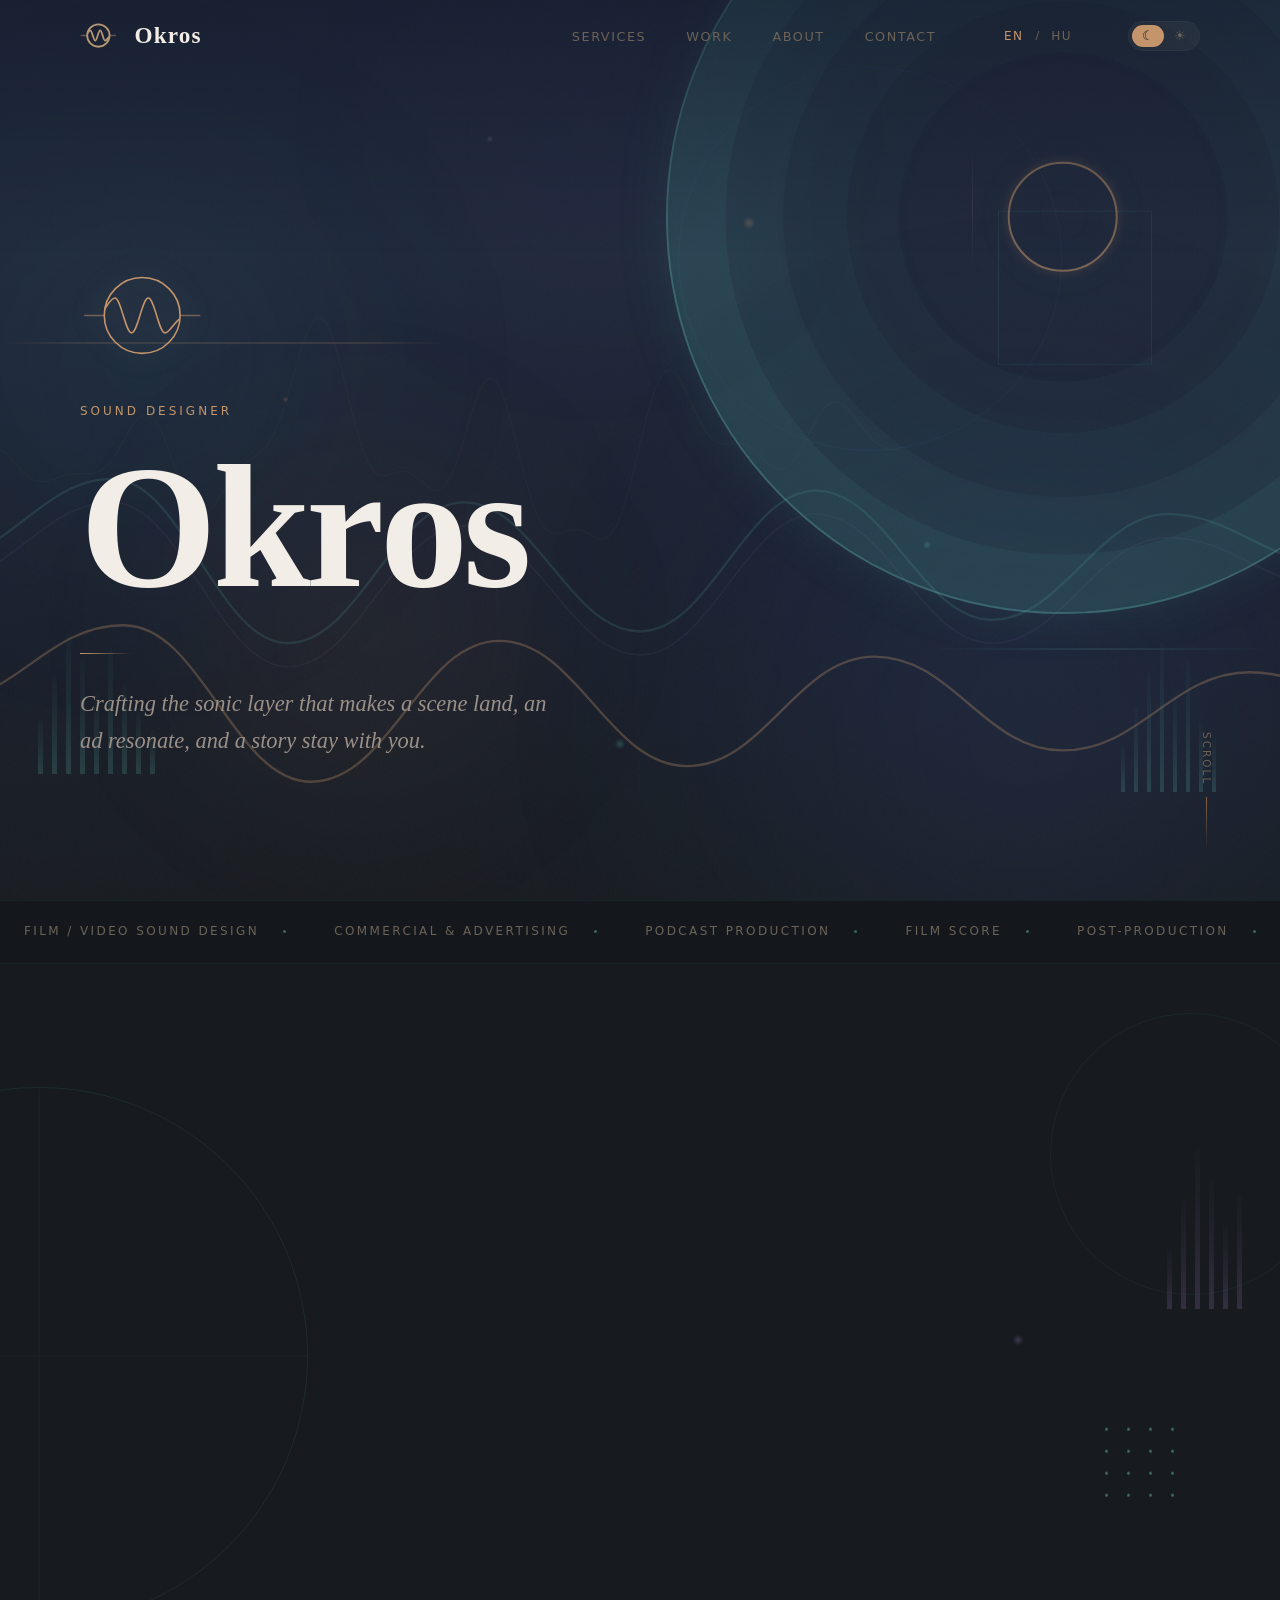
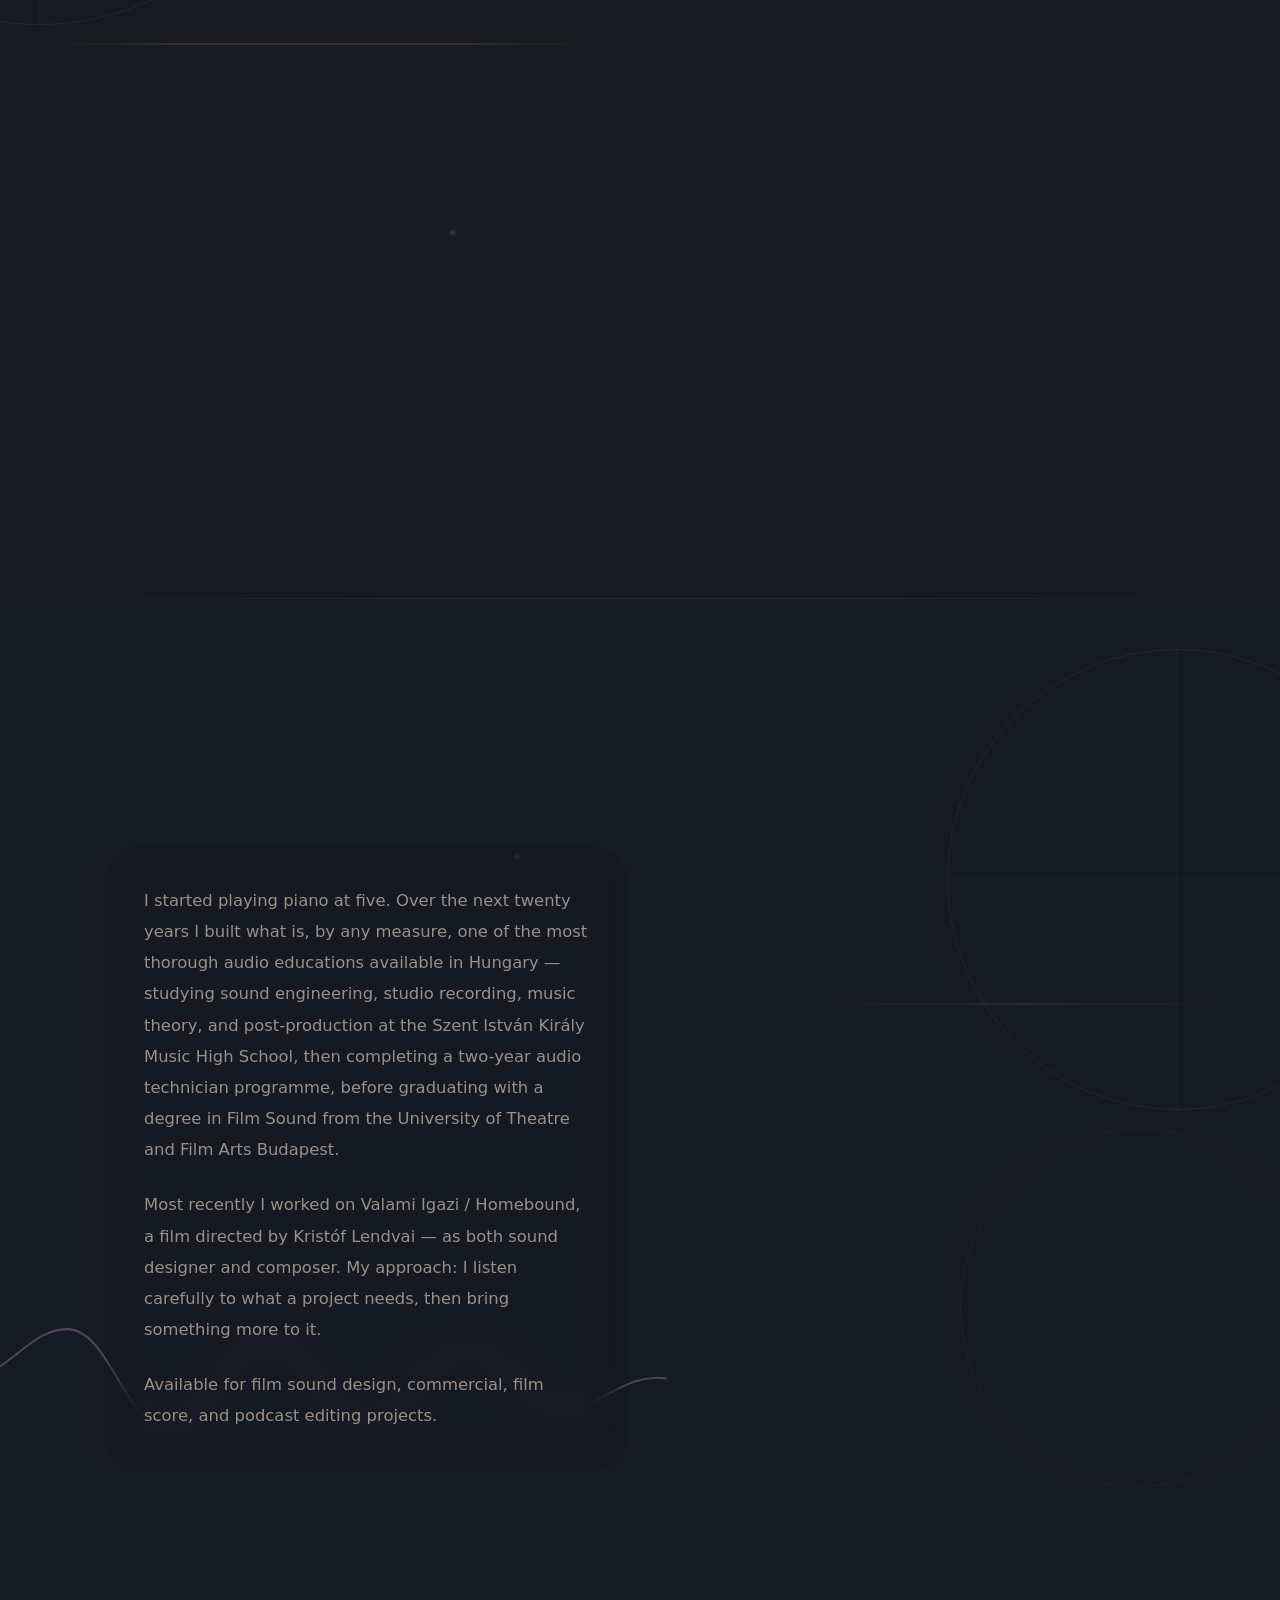
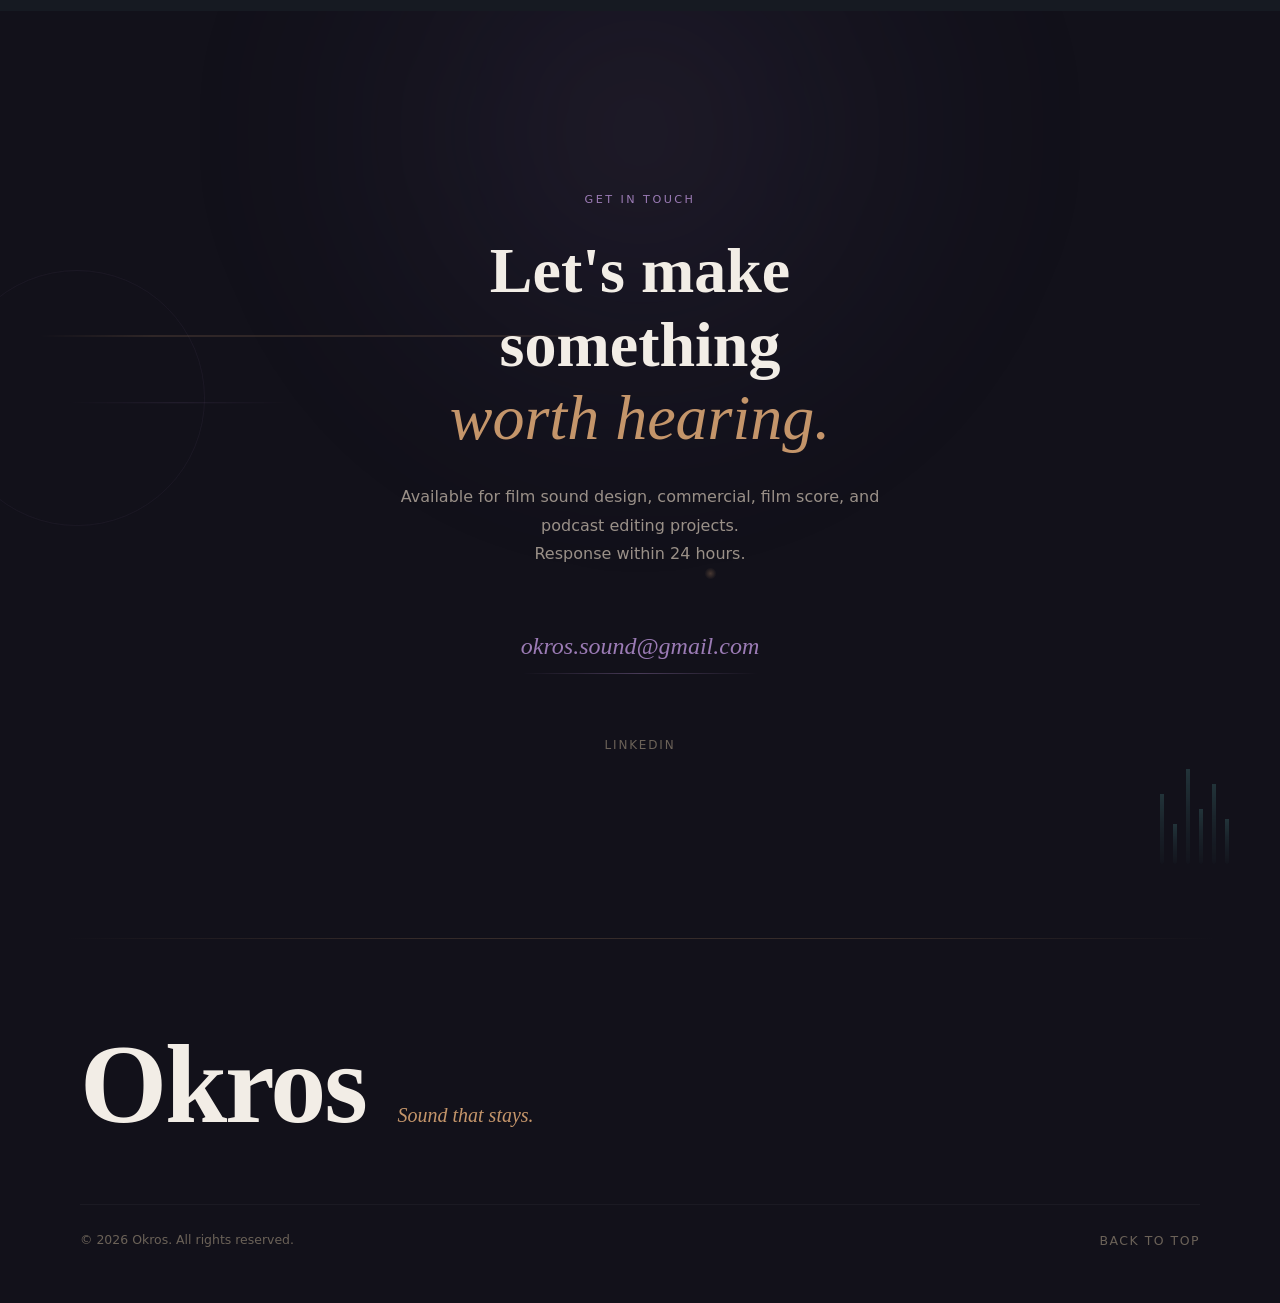
==== index.html @ 614367bc "feat: add OG image (1200×630, 2-cycle sine wave logo)" ====
<!DOCTYPE html>
<html lang="en">
<head>
  <script>if(location.pathname==='/index.html')history.replaceState(null,'','/');</script>
  <!-- Anti-FOUC: apply saved theme before first paint -->
  <script>(function(){var t=localStorage.getItem('okros-theme')||'dark';document.documentElement.dataset.theme=t;})();</script>
  <meta charset="UTF-8" />
  <meta name="viewport" content="width=device-width, initial-scale=1.0" />
  <!-- Content Security Policy -->
  <meta http-equiv="Content-Security-Policy" content="default-src 'none'; script-src 'self' 'unsafe-inline'; style-src 'self' 'unsafe-inline' https://fonts.googleapis.com; font-src 'self' https://fonts.gstatic.com; img-src 'self' data:; object-src 'none'; base-uri 'self'" />
  <title>Okros — Sound Designer</title>
  <meta name="description" content="Okros is a sound designer working in film post-production, commercial audio, podcast production, and film score composition." />

  <!-- Favicon -->
  <link rel="icon" href="/okros_logo_youtube.png" type="image/png" />

  <!-- Open Graph / Social sharing -->
  <meta property="og:type"        content="website" />
  <meta property="og:url"         content="https://okros.net/" />
  <meta property="og:title"       content="Okros — Sound Designer" />
  <meta property="og:description" content="Film sound design, commercial audio, podcast production, and film score. Sound built to serve the story." />
  <meta property="og:image"       content="https://okros.net/og-image.png" />
  <meta name="twitter:card"       content="summary_large_image" />
  <meta name="twitter:title"      content="Okros — Sound Designer" />
  <meta name="twitter:description" content="Film sound design, commercial audio, podcast production, and film score." />
  <meta name="twitter:image"      content="https://okros.net/og-image.png" />

  <!-- Canonical -->
  <link rel="canonical" href="https://okros.net/" />

  <!-- Theme colour (browser chrome) -->
  <meta name="theme-color" media="(prefers-color-scheme: dark)"  content="#141820" />
  <meta name="theme-color" media="(prefers-color-scheme: light)" content="#F5F2ED" />

  <!-- Fonts — both async; font-display:swap prevents invisible text -->
  <link rel="preconnect" href="https://fonts.googleapis.com" />
  <link rel="preconnect" href="https://fonts.gstatic.com" crossorigin />
  <link rel="preload" as="style" href="https://fonts.googleapis.com/css2?family=Playfair+Display:ital,wght@0,400;0,600;0,700;1,400;1,600&display=swap" onload="this.onload=null;this.rel='stylesheet'" />
  <noscript><link rel="stylesheet" href="https://fonts.googleapis.com/css2?family=Playfair+Display:ital,wght@0,400;0,600;0,700;1,400;1,600&display=swap" /></noscript>
  <link rel="preload" as="style" href="https://fonts.googleapis.com/css2?family=Source+Sans+3:wght@300;400;600&display=swap" onload="this.onload=null;this.rel='stylesheet'" />
  <noscript><link rel="stylesheet" href="https://fonts.googleapis.com/css2?family=Source+Sans+3:wght@300;400;600&display=swap" /></noscript>

  <!-- External CSS — load order matters: tokens first, then components -->
  <link rel="stylesheet" href="/css/tokens.css?v=1" />
  <link rel="stylesheet" href="/css/base.css?v=1" />
  <link rel="stylesheet" href="/css/nav.css?v=2" />
  <link rel="stylesheet" href="/css/hero.css?v=1" />
  <link rel="stylesheet" href="/css/services.css?v=1" />
  <link rel="stylesheet" href="/css/about-contact.css?v=1" />
  <link rel="stylesheet" href="/css/geo.css?v=1" />
</head>
<body>

  <!-- ─────────────────────────────────────────
       FIXED GEOMETRIC BACKGROUND LAYER
  ───────────────────────────────────────── -->
  <div class="geo-fixed" aria-hidden="true">
    <div class="gf-ring-1"></div>
    <div class="gf-ring-1-inner"></div>
    <div class="gf-ring-2"></div>
    <div class="gf-ring-3"></div>
    <div class="gf-diamond"></div>
    <div class="gf-line gf-line-1"></div>
    <div class="gf-line gf-line-2"></div>
    <div class="gf-dot"></div>
    <div class="gf-dot"></div>
    <div class="gf-dot"></div>
    <div class="gf-dot"></div>
    <div class="gf-dot"></div>
    <div class="gf-dot"></div>
  </div>

  <!-- ─────────────────────────────────────────
       NAVIGATION
  ───────────────────────────────────────── -->
  <nav class="nav" id="nav" aria-label="Main navigation">
    <div class="nav__inner">
      <a href="/" class="nav__logo" aria-label="Okros — Sound Designer">
        <svg class="nav__logomark" viewBox="38 134 204 116" fill="none" xmlns="http://www.w3.org/2000/svg" aria-hidden="true">
          <defs>
            <clipPath id="okros-clip-nav">
              <circle cx="120" cy="190" r="50"/>
            </clipPath>
          </defs>
          <circle cx="120" cy="190" r="50" stroke="currentColor" stroke-width="1.8" vector-effect="non-scaling-stroke"/>
          <path d="M58,190 C70,190 76,167 84,167 C92,167 98,213 106,213 C114,213 120,167 128,167 C136,167 142,213 150,213 C158,213 164,190 182,190"
                stroke="currentColor" stroke-width="1.8" stroke-linecap="round" fill="none"
                clip-path="url(#okros-clip-nav)" vector-effect="non-scaling-stroke"/>
          <line x1="70" y1="190" x2="44" y2="190" stroke="currentColor" stroke-width="1.4" opacity="0.45" stroke-linecap="round" vector-effect="non-scaling-stroke"/>
          <line x1="170" y1="190" x2="196" y2="190" stroke="currentColor" stroke-width="1.4" opacity="0.45" stroke-linecap="round" vector-effect="non-scaling-stroke"/>
        </svg>
        <span class="nav__wordmark" data-i18n="nav.logo">Okros</span>
      </a>

      <button class="nav__hamburger" id="hamburger" aria-label="Open menu" aria-expanded="false" aria-controls="nav-links">
        <span></span><span></span><span></span>
      </button>

      <ul class="nav__links" id="nav-links" role="list">
        <li><a href="#services" data-i18n="nav.services">Services</a></li>
        <li><a href="/work" data-i18n="nav.work">Work</a></li>
        <li><a href="#about" data-i18n="nav.about">About</a></li>
        <li><a href="#contact" data-i18n="nav.contact">Contact</a></li>
        <li class="lang-toggle" aria-label="Language selector">
          <button class="lang-btn active" id="lang-en" data-lang="en">EN</button>
          <span class="lang-sep" aria-hidden="true">/</span>
          <button class="lang-btn" id="lang-hu" data-lang="hu">HU</button>
        </li>
        <li>
          <div class="theme-toggle" role="group" aria-label="Color scheme">
            <span class="theme-toggle__thumb" aria-hidden="true"></span>
            <button class="theme-toggle__opt" data-value="dark" aria-pressed="true" aria-label="Dark mode">☾</button>
            <button class="theme-toggle__opt" data-value="light" aria-pressed="false" aria-label="Light mode">☀&#xFE0E;</button>
          </div>
        </li>
      </ul>
    </div>
  </nav>

  <!-- ─────────────────────────────────────────
       HERO
  ───────────────────────────────────────── -->
  <section class="hero" id="hero" aria-labelledby="hero-name">
    <!-- ╔══════════════════════════════════════════════════════╗
         ║  VIDEO BACKGROUND SLOT                               ║
         ║  To activate: remove style="display:none" from      ║
         ║  the <video> tag and set src="your-reel.mp4"        ║
         ╚══════════════════════════════════════════════════════╝ -->
    <video
      class="hero__bg-video"
      style="display:none"
      autoplay muted loop playsinline
      aria-hidden="true"
      poster=""
    >
      <!-- <source src="hero-reel.mp4" type="video/mp4"> -->
    </video>
    <div class="hero__bg-overlay" aria-hidden="true"></div>

    <!-- Parallax geo shapes (scroll-driven) -->
    <div class="geo-parallax gp-ring gp-hero-ring-lg" data-parallax="-0.12" aria-hidden="true"></div>
    <div class="geo-parallax gp-hero-diamond" data-parallax="-0.18" aria-hidden="true"></div>
    <div class="geo-parallax gp-hero-line-v" data-parallax="-0.08" aria-hidden="true"></div>

    <div class="hero__orb hero__orb-1" aria-hidden="true"></div>
    <div class="hero__orb hero__orb-2" aria-hidden="true"></div>
    <div class="hero__orb hero__orb-3" aria-hidden="true"></div>
    <div class="hero__orb hero__orb-4" aria-hidden="true"></div>
    <!-- Animated waveform -->
    <canvas class="hero__waveform" id="waveform-canvas" aria-hidden="true"></canvas>

    <!-- ══════════════════════════════════════════════════
         HERO — Mouse-parallax floating elements
         3 depth layers: slow/mid/fast
    ══════════════════════════════════════════════════ -->

    <!-- LAYER 1 — Far / slow (vinyl disc) -->
    <div class="mp-wrap float-vinyl" data-mpx="-12" data-mpy="-8" aria-hidden="true"></div>

    <!-- LAYER 2 — Mid (waveform full-width) -->
    <div class="mp-wrap float-wave" data-mpx="18" data-mpy="10"
         style="top:48%;" aria-hidden="true">
      <svg viewBox="0 0 1200 220" fill="none" xmlns="http://www.w3.org/2000/svg">
        <!-- Main wave — teal -->
        <path d="M0,110 C60,110 90,40 150,40 C210,40 240,180 300,180
                 C360,180 390,60  450,60  C510,60  540,170 600,170
                 C660,170 690,50  750,50  C810,50  840,160 900,160
                 C960,160 990,70  1050,70 C1110,70 1140,120 1200,110"
          stroke="rgba(91,173,168,0.55)" stroke-width="2" stroke-linecap="round"/>
        <!-- Echo — violet, offset -->
        <path d="M0,130 C60,130 90,60 150,60 C210,60 240,200 300,200
                 C360,200 390,80  450,80  C510,80  540,190 600,190
                 C660,190 690,70  750,70  C810,70  840,180 900,180
                 C960,180 990,90  1050,90 C1110,90 1140,140 1200,130"
          stroke="rgba(155,123,181,0.28)" stroke-width="1.5" stroke-linecap="round"/>
        <!-- Flatline tails -->
        <line x1="0"    y1="110" x2="-80"  y2="110" stroke="rgba(91,173,168,0.25)" stroke-width="1.5"/>
        <line x1="1200" y1="110" x2="1280" y2="110" stroke="rgba(91,173,168,0.25)" stroke-width="1.5"/>
        <!-- Tick marks on flatline -->
        <line x1="-20" y1="100" x2="-20" y2="120" stroke="rgba(91,173,168,0.4)" stroke-width="1"/>
        <line x1="-50" y1="104" x2="-50" y2="116" stroke="rgba(91,173,168,0.25)" stroke-width="1"/>
      </svg>
    </div>

    <!-- Second waveform — lower in hero, amber -->
    <div class="mp-wrap float-wave" data-mpx="24" data-mpy="14"
         style="top:66%; opacity:0.7;" aria-hidden="true">
      <svg viewBox="0 0 900 140" fill="none" xmlns="http://www.w3.org/2000/svg">
        <path d="M0,70 C50,70 70,20 120,20 C170,20 190,120 240,120
                 C290,120 310,30 360,30 C410,30 430,110 480,110
                 C530,110 550,40 600,40 C650,40 670,100 720,100
                 C770,100 790,50 840,50 C870,50 885,65 900,70"
          stroke="rgba(196,149,106,0.45)" stroke-width="1.5" stroke-linecap="round"/>
      </svg>
    </div>

    <!-- LAYER 3 — Close / fast (EQ bars — left side) -->
    <div class="mp-wrap float-eq" data-mpx="-30" data-mpy="16"
         style="bottom:14%; left:3%; align-items:flex-end;" aria-hidden="true">
      <div class="float-eq__bar float-eq--amber" style="width:5px;height:55px;  --d:2.1s;--dl:0s;  --peak:2.6;"></div>
      <div class="float-eq__bar float-eq--amber" style="width:5px;height:100px; --d:1.7s;--dl:0.3s;--peak:1.7;"></div>
      <div class="float-eq__bar float-eq--amber" style="width:5px;height:140px; --d:2.5s;--dl:0.1s;--peak:2.1;"></div>
      <div class="float-eq__bar float-eq--amber" style="width:5px;height:115px; --d:1.9s;--dl:0.5s;--peak:1.9;"></div>
      <div class="float-eq__bar float-eq--amber" style="width:5px;height:80px;  --d:2.3s;--dl:0.2s;--peak:2.3;"></div>
      <div class="float-eq__bar float-eq--amber" style="width:5px;height:125px; --d:1.6s;--dl:0.4s;--peak:1.6;"></div>
      <div class="float-eq__bar float-eq--amber" style="width:5px;height:90px;  --d:2.0s;--dl:0.7s;--peak:2.2;"></div>
      <div class="float-eq__bar float-eq--amber" style="width:5px;height:65px;  --d:2.4s;--dl:0.6s;--peak:2.0;"></div>
      <div class="float-eq__bar float-eq--amber" style="width:5px;height:45px;  --d:1.8s;--dl:0.9s;--peak:2.4;"></div>
    </div>

    <!-- EQ bars — right side, teal -->
    <div class="mp-wrap float-eq" data-mpx="28" data-mpy="20"
         style="bottom:12%; right:5%; align-items:flex-end;" aria-hidden="true">
      <div class="float-eq__bar" style="width:4px;height:45px;  --d:2.2s;--dl:0.1s;--peak:2.5;"></div>
      <div class="float-eq__bar" style="width:4px;height:85px;  --d:1.8s;--dl:0s;  --peak:1.8;"></div>
      <div class="float-eq__bar" style="width:4px;height:120px; --d:2.6s;--dl:0.2s;--peak:2.0;"></div>
      <div class="float-eq__bar" style="width:4px;height:150px; --d:1.5s;--dl:0.4s;--peak:2.2;"></div>
      <div class="float-eq__bar" style="width:4px;height:95px;  --d:2.0s;--dl:0.3s;--peak:1.7;"></div>
      <div class="float-eq__bar" style="width:4px;height:130px; --d:2.4s;--dl:0.6s;--peak:2.3;"></div>
      <div class="float-eq__bar" style="width:4px;height:70px;  --d:1.7s;--dl:0.5s;--peak:1.9;"></div>
      <div class="float-eq__bar" style="width:4px;height:55px;  --d:2.1s;--dl:0.8s;--peak:2.1;"></div>
    </div>

    <!-- Signal lines (horizontal scan) -->
    <div class="mp-wrap float-signal" data-mpx="15" data-mpy="6"
         style="top:38%; left:0; width:35%; --sp:7s; --spd:0s;" aria-hidden="true"></div>
    <div class="mp-wrap float-signal" data-mpx="20" data-mpy="8"
         style="top:72%; right:0; width:28%;
                background: linear-gradient(90deg, transparent, rgba(91,173,168,0.5), transparent);
                --sp:9s; --spd:-3s;" aria-hidden="true"></div>

    <!-- Audio nodes — scattered, bigger -->
    <div class="mp-wrap" data-mpx="35" data-mpy="22" aria-hidden="true" style="top:24%; left:58%;">
      <div class="float-node" style="width:14px;height:14px;--nc:rgba(196,149,106,1);--nd:3.8s;--ndl:0s;--nop:0.8;"></div>
    </div>
    <div class="mp-wrap" data-mpx="22" data-mpy="30" aria-hidden="true" style="top:60%; left:72%;">
      <div class="float-node" style="width:10px;height:10px;--nc:rgba(91,173,168,1);--nd:5.2s;--ndl:-1.5s;--nop:0.75;"></div>
    </div>
    <div class="mp-wrap" data-mpx="42" data-mpy="18" aria-hidden="true" style="top:15%; left:38%;">
      <div class="float-node" style="width:8px;height:8px;--nc:rgba(155,123,181,1);--nd:4.5s;--ndl:-2s;--nop:0.7;"></div>
    </div>
    <div class="mp-wrap" data-mpx="18" data-mpy="26" aria-hidden="true" style="top:82%; left:48%;">
      <div class="float-node" style="width:12px;height:12px;--nc:rgba(91,173,168,1);--nd:6s;--ndl:-3s;--nop:0.7;"></div>
    </div>
    <div class="mp-wrap" data-mpx="30" data-mpy="14" aria-hidden="true" style="top:44%; left:22%;">
      <div class="float-node" style="width:7px;height:7px;--nc:rgba(196,112,96,1);--nd:4s;--ndl:-1s;--nop:0.65;"></div>
    </div>

    <div class="hero__content">
      <svg class="hero__logomark" viewBox="38 134 204 116" fill="none" xmlns="http://www.w3.org/2000/svg" aria-hidden="true">
        <defs>
          <clipPath id="okros-clip-hero">
            <circle cx="120" cy="190" r="50"/>
          </clipPath>
        </defs>
        <circle cx="120" cy="190" r="50" stroke="currentColor" stroke-width="1.6" vector-effect="non-scaling-stroke"/>
        <path d="M58,190 C70,190 76,167 84,167 C92,167 98,213 106,213 C114,213 120,167 128,167 C136,167 142,213 150,213 C158,213 164,190 182,190"
              stroke="currentColor" stroke-width="1.6" stroke-linecap="round" fill="none"
              clip-path="url(#okros-clip-hero)" vector-effect="non-scaling-stroke"/>
        <line x1="70" y1="190" x2="44" y2="190" stroke="currentColor" stroke-width="1.3" opacity="0.5" stroke-linecap="round" vector-effect="non-scaling-stroke"/>
        <line x1="170" y1="190" x2="196" y2="190" stroke="currentColor" stroke-width="1.3" opacity="0.5" stroke-linecap="round" vector-effect="non-scaling-stroke"/>
      </svg>
      <p class="hero__label" data-i18n="hero.label">Sound Designer</p>
      <h1 class="hero__name" id="hero-name" aria-label="Okros"></h1>
      <div class="hero__divider" aria-hidden="true"></div>
      <p class="hero__statement" data-i18n="hero.statement">
        Crafting the sonic layer that makes a scene land, an ad resonate, and a story stay with you.
      </p>
    </div>

    <div class="hero__scroll" aria-hidden="true">
      <span data-i18n="hero.scroll">Scroll</span>
      <div class="hero__scroll-line"></div>
    </div>
  </section>

  <!-- ─────────────────────────────────────────
       TICKER
  ───────────────────────────────────────── -->
  <div class="ticker" aria-hidden="true">
    <div class="ticker__track">
      <!-- First set -->
      <span class="ticker__item">Film / Video Sound Design<span class="ticker__dot"></span></span>
      <span class="ticker__item">Commercial &amp; Advertising<span class="ticker__dot"></span></span>
      <span class="ticker__item">Podcast Production<span class="ticker__dot"></span></span>
      <span class="ticker__item">Film Score<span class="ticker__dot"></span></span>
      <span class="ticker__item">Post-Production<span class="ticker__dot"></span></span>
      <span class="ticker__item">Sound Editing<span class="ticker__dot"></span></span>
      <span class="ticker__item">Audio Mixing<span class="ticker__dot"></span></span>
      <span class="ticker__item">Sync Licensing<span class="ticker__dot"></span></span>
      <!-- Duplicate for seamless loop -->
      <span class="ticker__item">Film / Video Sound Design<span class="ticker__dot"></span></span>
      <span class="ticker__item">Commercial &amp; Advertising<span class="ticker__dot"></span></span>
      <span class="ticker__item">Podcast Production<span class="ticker__dot"></span></span>
      <span class="ticker__item">Film Score<span class="ticker__dot"></span></span>
      <span class="ticker__item">Post-Production<span class="ticker__dot"></span></span>
      <span class="ticker__item">Sound Editing<span class="ticker__dot"></span></span>
      <span class="ticker__item">Audio Mixing<span class="ticker__dot"></span></span>
      <span class="ticker__item">Sync Licensing<span class="ticker__dot"></span></span>
    </div>
  </div>

  <!-- ─────────────────────────────────────────
       SERVICES
  ───────────────────────────────────────── -->
  <section class="services" id="services" aria-labelledby="services-title">
    <div class="geo-parallax gp-ring gp-services-ring" data-parallax="0.08" aria-hidden="true"></div>
    <div class="geo-parallax gp-services-dots" data-parallax="0.14" aria-hidden="true">
      <span></span><span></span><span></span><span></span>
      <span></span><span></span><span></span><span></span>
      <span></span><span></span><span></span><span></span>
      <span></span><span></span><span></span><span></span>
    </div>

    <!-- ── SERVICES floating elements ── -->
    <div class="mp-wrap float-scope" data-mpx="14" data-mpy="8"
         style="width:clamp(280px,42vw,620px);height:clamp(280px,42vw,620px);top:10%;left:-18%;--sr:80s;" aria-hidden="true"></div>

    <div class="mp-wrap float-eq float-eq--violet" data-mpx="-22" data-mpy="12"
         style="top:15%; right:3%; align-items:flex-end;" aria-hidden="true">
      <div class="float-eq__bar" style="width:5px;height:60px;  --d:2.0s;--dl:0s;  --peak:2.2;"></div>
      <div class="float-eq__bar" style="width:5px;height:110px; --d:2.6s;--dl:0.2s;--peak:1.8;"></div>
      <div class="float-eq__bar" style="width:5px;height:160px; --d:1.8s;--dl:0.4s;--peak:2.0;"></div>
      <div class="float-eq__bar" style="width:5px;height:130px; --d:2.3s;--dl:0.1s;--peak:2.4;"></div>
      <div class="float-eq__bar" style="width:5px;height:85px;  --d:1.6s;--dl:0.5s;--peak:1.7;"></div>
      <div class="float-eq__bar" style="width:5px;height:115px; --d:2.1s;--dl:0.3s;--peak:2.1;"></div>
    </div>

    <div class="mp-wrap float-signal" data-mpx="18" data-mpy="5"
         style="top:55%; left:5%; width:40%; --sp:8s; --spd:-2s;" aria-hidden="true"></div>

    <div class="mp-wrap" data-mpx="26" data-mpy="18" aria-hidden="true" style="top:30%;right:20%;">
      <div class="float-node" style="width:12px;height:12px;--nc:rgba(155,123,181,1);--nd:4.5s;--ndl:-1s;--nop:0.75;"></div>
    </div>
    <div class="mp-wrap" data-mpx="18" data-mpy="24" aria-hidden="true" style="top:70%;left:35%;">
      <div class="float-node" style="width:9px;height:9px;--nc:rgba(91,173,168,1);--nd:5.5s;--ndl:-2s;--nop:0.7;"></div>
    </div>
    <div class="container">
      <div class="services__header">
        <p class="section-label reveal" data-i18n="services.label">What I do</p>
        <h2 class="section-title reveal reveal-delay-1" id="services-title" data-i18n="services.title">
          Sound, shaped<br>with <em>intention.</em>
        </h2>
      </div>

      <div class="services__list">

        <article class="service-card reveal" data-service="film">
          <p class="service-card__number">01</p>
          <div class="service-card__body">
            <h3 class="service-card__title" data-i18n="services.film.title">Film / Video Sound Design</h3>
            <p class="service-card__desc" data-i18n="services.film.desc">
              Post-production sound editing and mixing for short and feature-length film. From silence to scene — every layer placed with precision.
            </p>
            <a href="/work#film" class="service-card__link">See work <span aria-hidden="true">→</span></a>
          </div>
        </article>

        <article class="service-card reveal reveal-delay-1" data-service="comm">
          <p class="service-card__number">02</p>
          <div class="service-card__body">
            <h3 class="service-card__title" data-i18n="services.commercial.title">Commercial &amp; Advertising</h3>
            <p class="service-card__desc" data-i18n="services.commercial.desc">
              Sound design and audio finishing for ads, brand films, and digital content. Built for impact within tight timelines.
            </p>
            <a href="/work#comm" class="service-card__link">See work <span aria-hidden="true">→</span></a>
          </div>
        </article>

        <article class="service-card reveal reveal-delay-2" data-service="music">
          <p class="service-card__number">03</p>
          <div class="service-card__body">
            <h3 class="service-card__title" data-i18n="services.music.title">Film Score Composition</h3>
            <p class="service-card__desc" data-i18n="services.music.desc">
              Original score composition for film, documentary, and episodic content. Music built from the story — not placed over it.
            </p>
            <a href="/work#music" class="service-card__link">See work <span aria-hidden="true">→</span></a>
          </div>
        </article>

        <article class="service-card reveal reveal-delay-3" data-service="pod">
          <p class="service-card__number">04</p>
          <div class="service-card__body">
            <h3 class="service-card__title" data-i18n="services.podcast.title">Podcast Production</h3>
            <p class="service-card__desc" data-i18n="services.podcast.desc">
              End-to-end editing, noise reduction, mixing, and mastering for spoken word. Consistent, clean audio that respects the listener's ears.
            </p>
            <a href="/work#pod" class="service-card__link">See work <span aria-hidden="true">→</span></a>
          </div>
        </article>

      </div>
    </div>
  </section>

  <!-- ─────────────────────────────────────────
       ABOUT
  ───────────────────────────────────────── -->
  <section class="about" id="about" aria-labelledby="about-title">
    <div class="geo-parallax gp-ring gp-about-ring" data-parallax="0.09" aria-hidden="true"></div>

    <!-- ── ABOUT floating elements ── -->
    <div class="mp-wrap float-scope" data-mpx="-16" data-mpy="10"
         style="width:clamp(240px,36vw,520px);height:clamp(240px,36vw,520px);top:5%;right:-10%;
                --sr:65s; border-color:rgba(155,123,181,0.4);" aria-hidden="true"></div>

    <!-- Waveform — horizontal, violet -->
    <div class="mp-wrap float-wave" data-mpx="14" data-mpy="8"
         style="bottom:15%; left:-3%; width:55%; opacity:0.85;" aria-hidden="true">
      <svg viewBox="0 0 600 120" fill="none" xmlns="http://www.w3.org/2000/svg">
        <path d="M0,60 C40,60 55,18 90,18 C125,18 140,102 175,102
                 C210,102 225,28 260,28 C295,28 310,95 345,95
                 C380,95 395,35 430,35 C465,35 480,85 515,85
                 C545,85 565,55 600,60"
          stroke="rgba(155,123,181,0.5)" stroke-width="1.8" stroke-linecap="round"/>
      </svg>
    </div>

    <!-- Signal lines -->
    <div class="mp-wrap float-signal" data-mpx="20" data-mpy="6"
         style="top:40%; right:5%; width:30%;
                background:linear-gradient(90deg,transparent,rgba(155,123,181,0.55),transparent);
                --sp:7s;--spd:-1s;" aria-hidden="true"></div>

    <!-- Nodes -->
    <div class="mp-wrap" data-mpx="24" data-mpy="16" aria-hidden="true" style="top:25%;left:40%;">
      <div class="float-node" style="width:10px;height:10px;--nc:rgba(155,123,181,1);--nd:5s;--ndl:-2s;--nop:0.7;"></div>
    </div>

    <div class="container">
      <div class="about__inner">
        <div>
          <h2 class="section-title reveal" id="about-title" data-i18n="about.title">
            <em>About</em>
          </h2>
          <div class="about__text reveal reveal-delay-2">
            <p data-i18n="about.p1">
              Okros is a Budapest-based sound designer working across film post-production, advertising, and film score composition. The work is built on a single conviction: that sound shapes emotional truth before the mind catches up.
            </p>
            <p data-i18n="about.p2">
              With a background in both technical audio engineering and music composition, Okros brings a dual sensitivity to every project — the precision of the editor and the ear of the composer.
            </p>
            <p data-i18n="about.p3">
              Available for projects worldwide, with experience in both independent and agency-facing workflows.
            </p>
          </div>
        </div>

        <div class="about__tools reveal reveal-delay-2">
          <p class="about__tools-label" data-i18n="about.tools.label">Tools &amp; DAWs</p>
          <ul class="tools-list" role="list">
            <li>Pro Tools</li>
            <li>FL Studio</li>
            <li>DaVinci Resolve</li>
            <li>iZotope RX</li>
            <li>Waves</li>
            <li>Spitfire Audio</li>
            <li>LABS</li>
          </ul>
        </div>
      </div>
    </div>
  </section>

  <!-- ─────────────────────────────────────────
       CONTACT
  ───────────────────────────────────────── -->
  <section class="contact" id="contact" aria-labelledby="contact-title">
    <div class="geo-parallax gp-contact-line-h" data-parallax="-0.07" aria-hidden="true"></div>
    <div class="geo-parallax gp-ring gp-contact-ring" data-parallax="0.12" aria-hidden="true"></div>

    <!-- ── CONTACT floating elements ── -->
    <div class="mp-wrap float-arc" data-mpx="12" data-mpy="-8"
         style="width:clamp(300px,46vw,660px);height:clamp(300px,46vw,660px);top:-15%;right:-12%;
                --arc-c:rgba(196,149,106,0.38);--ar:70s;" aria-hidden="true"></div>

    <!-- EQ bars — teal, bottom right, mirrored (top align) -->
    <div class="mp-wrap float-eq" data-mpx="-20" data-mpy="12"
         style="bottom:8%; right:4%; align-items:flex-start; transform:scaleY(-1);" aria-hidden="true">
      <div class="float-eq__bar" style="width:4px;height:70px; --d:2.3s;--dl:0.2s;--peak:2.0;"></div>
      <div class="float-eq__bar" style="width:4px;height:40px; --d:1.8s;--dl:0s;  --peak:2.5;"></div>
      <div class="float-eq__bar" style="width:4px;height:95px; --d:2.1s;--dl:0.3s;--peak:1.8;"></div>
      <div class="float-eq__bar" style="width:4px;height:55px; --d:1.6s;--dl:0.5s;--peak:2.2;"></div>
      <div class="float-eq__bar" style="width:4px;height:80px; --d:2.5s;--dl:0.1s;--peak:1.9;"></div>
      <div class="float-eq__bar" style="width:4px;height:45px; --d:2.0s;--dl:0.4s;--peak:2.3;"></div>
    </div>

    <!-- Signal lines crossing -->
    <div class="mp-wrap float-signal" data-mpx="16" data-mpy="8"
         style="top:35%; left:3%; width:45%; --sp:9s; --spd:-4s;" aria-hidden="true"></div>

    <!-- Nodes -->
    <div class="mp-wrap" data-mpx="28" data-mpy="18" aria-hidden="true" style="top:60%;left:55%;">
      <div class="float-node" style="width:13px;height:13px;--nc:rgba(196,149,106,1);--nd:4.2s;--ndl:-1s;--nop:0.75;"></div>
    </div>
    <div class="container">
      <p class="section-label reveal" data-i18n="contact.label">Get in touch</p>
      <h2 class="contact__title reveal reveal-delay-1" id="contact-title" data-i18n="contact.title">
        Let's make something<br><em>worth hearing.</em>
      </h2>
      <p class="contact__sub reveal reveal-delay-2" data-i18n="contact.sub">
        Available for film, commercial, and music projects.<br>
        Response within 24 hours.
      </p>
      <a id="contact-email-link" href="mailto:okros.sound@gmail.com" class="contact__email reveal reveal-delay-2">
        okros.sound@gmail.com
      </a>
      <ul class="contact__social reveal reveal-delay-3" role="list">
        <li><a href="https://www.linkedin.com/in/zsomborokros/" target="_blank" rel="noopener" data-i18n="contact.social.linkedin">LinkedIn</a></li>
      </ul>
    </div>
  </section>

  <!-- ─────────────────────────────────────────
       FOOTER
  ───────────────────────────────────────── -->
  <footer class="footer">
    <div class="footer__inner">

      <div class="footer__brand">
        <a href="/" class="footer__wordmark" aria-label="Okros — back to top">Okros</a>
        <span class="footer__tagline" data-i18n="footer.tagline">Sound that stays.</span>
      </div>

      <div class="footer__bottom">
        <p class="footer__copy">
          &copy; <span id="year"></span> Okros. <span data-i18n="footer.rights">All rights reserved.</span>
        </p>
        <button type="button" class="footer__back" data-i18n="footer.back" onclick="window.scrollTo({top:0,behavior:'smooth'})">
          Back to top <span aria-hidden="true">↑</span>
        </button>
      </div>

    </div>
  </footer>

  <!-- ─────────────────────────────────────────
       JAVASCRIPT
  ───────────────────────────────────────── -->

  <script type="module" src="/js/main.js?v=1"></script>
</body>
</html>
---- css/tokens.css ----
/* ═══════════════════════════════════════════════════════
   DESIGN TOKENS — single source of truth for all pages
   ═══════════════════════════════════════════════════════ */
:root {
  /* Base backgrounds */
  --bg:          #1A2030;
  --bg-surface:  #1F2840;

  /* Section-specific backgrounds */
  --bg-services: #171B20;
  --bg-work:     #141820;
  --bg-about:    #161A22;
  --bg-contact:  #12111A;

  /* Primary accent — amber */
  --accent:      #C4956A;
  --accent-dim:  #8C6440;

  /* Service accent colors */
  --c-film:      #C4956A;
  --c-film-bg:   rgba(196,149,106,0.08);
  --c-film-glow: rgba(196,149,106,0.18);

  --c-comm:      #5BADA8;
  --c-comm-bg:   rgba(91,173,168,0.07);
  --c-comm-glow: rgba(91,173,168,0.16);

  --c-pod:       #C47060;
  --c-pod-bg:    rgba(196,112,96,0.07);
  --c-pod-glow:  rgba(196,112,96,0.16);

  --c-music:     #9B7BB5;
  --c-music-bg:  rgba(155,123,181,0.07);
  --c-music-glow:rgba(155,123,181,0.16);

  /* Text */
  --text:        #F2EDE6;
  --text-muted:  #9A9088;
  --text-dim:    #6B6258;
  --text-bright: #F2EDE6;  /* alias — album flip card */
  --muted:       #6B6258;  /* alias — album flip card */

  /* Fonts */
  --font-heading: 'Playfair Display', Georgia, serif;
  --font-body:    'Source Sans 3', system-ui, sans-serif;

  /* Layout */
  --nav-h:       72px;
  --section-pad: clamp(96px, 14vw, 180px);
  --content-w:   1120px;
  --gutter:      clamp(24px, 5vw, 64px);

  /* Easing */
  --ease-out:   cubic-bezier(0.16, 1, 0.3, 1);
  --ease-soft:  cubic-bezier(0.4, 0, 0.2, 1);
}

/* ── Light mode — Stúdió Lenvászon: Walnut (#7C5535) + Sand (#F0EDE4) ── */
[data-theme="light"] {
  --bg:          #F0EDE4;
  --bg-surface:  #E8E4DA;
  --bg-services: #EAE6DC;
  --bg-work:     #E6E2D8;
  --bg-about:    #ECEADF;
  --bg-contact:  #E4E0D6;

  --accent:      #7C5535;   /* walnut brown — warm, matte, natural */
  --accent-dim:  #5A3A20;   /* deep walnut */

  --c-film:      #708090;             /* Füst — smoke blue-grey */
  --c-film-bg:   rgba(112,128,144,0.11);
  --c-film-glow: rgba(112,128,144,0.38);  /* smoke pigment wash — multiply */

  --c-comm:      #C08830;             /* Sáfrány — warm saffron */
  --c-comm-bg:   rgba(192,136,48,0.10);
  --c-comm-glow: rgba(192,136,48,0.38);   /* saffron pigment wash — multiply */

  --c-pod:       #6A8060;             /* Kardamom — muted sage green */
  --c-pod-bg:    rgba(106,128,96,0.10);
  --c-pod-glow:  rgba(106,128,96,0.38);   /* cardamom pigment wash — multiply */

  --c-music:     #6A4568;             /* Boróka — dusky juniper plum */
  --c-music-bg:  rgba(106,69,104,0.10);
  --c-music-glow:rgba(106,69,104,0.38);   /* juniper pigment wash — multiply */

  --text:        #1A120A;   /* warm dark brown — was green-tinted #0A1A14 */
  --text-muted:  #4A3828;   /* warm mid brown — was Cyprus #1E4A46 */
  --text-dim:    #7A6858;   /* warm light brown — was teal #3A6460 */
  --text-bright: #120C06;   /* warm near-black */
  --muted:       #7A6858;   /* alias */

  /* ── Nature palette expansion ── */
  --clay:        #C67B5C;   /* terracotta clay */
  --sand:        #D4C4A8;   /* warm sand */
  --cream:       #F5F0E1;   /* soft cream */
  --moss:        #5C7A5A;   /* deep moss green */

  /* ── Elevation system — warm paper shadows ── */
  --elev-1: 0 1px 3px rgba(92,52,20,0.06), 0 2px 8px rgba(92,52,20,0.04);
  --elev-2: 0 3px 8px rgba(92,52,20,0.08), 0 6px 20px rgba(92,52,20,0.06);
  --elev-3: 0 6px 16px rgba(92,52,20,0.10), 0 14px 40px rgba(92,52,20,0.08);
  --elev-4: 0 12px 32px rgba(92,52,20,0.12), 0 28px 70px rgba(92,52,20,0.09);
}
---- css/base.css ----
/* ═══════════════════════════════════════════════════════
   BASE — reset, global elements, section scaffolding
   Depends on: tokens.css
   ═══════════════════════════════════════════════════════ */

/* ── Reset ─────────────────────────────────────────────── */
*, *::before, *::after { box-sizing: border-box; margin: 0; padding: 0; }

html {
  scroll-behavior: smooth;
  font-size: 16px;
}

body {
  background-color: var(--bg);
  color: var(--text);
  font-family: var(--font-body);
  font-weight: 300;
  line-height: 1.8;
  -webkit-font-smoothing: antialiased;
  overflow-x: hidden;
}

img, video, audio { max-width: 100%; display: block; }
a { color: inherit; text-decoration: none; }

/* ── Layout utility ────────────────────────────────────── */
.container {
  max-width: var(--content-w);
  margin-inline: auto;
  padding-inline: var(--gutter);
}

/* ── Section scaffold ──────────────────────────────────── */
section {
  padding-block: var(--section-pad);
  position: relative;
}

/* Gradient transition between sections */
section + section::before {
  content: '';
  position: absolute;
  top: 0;
  left: 0;
  right: 0;
  height: 1px;
  background: linear-gradient(90deg,
    transparent 0%,
    rgba(196, 149, 106, 0.1) 30%,
    rgba(196, 149, 106, 0.1) 70%,
    transparent 100%
  );
}

/* ── Section typography ────────────────────────────────── */
.section-label {
  font-size: 0.7rem;
  font-weight: 400;
  letter-spacing: 0.22em;
  text-transform: uppercase;
  color: var(--accent);
  opacity: 0.8;
  margin-bottom: 1.5rem;
}

.section-title {
  font-family: var(--font-heading);
  font-size: clamp(2rem, 5vw, 3.75rem);
  font-weight: 600;
  line-height: 1.12;
  color: var(--text);
  margin-bottom: 2.5rem;
}

/* Italic accent word in section titles */
.section-title em,
.contact__title em {
  font-style: italic;
  font-weight: 400;
  color: var(--accent);
}

/* ── Scroll reveal ─────────────────────────────────────── */
.reveal {
  opacity: 0;
  transform: translateY(20px);
  transition: opacity 1s var(--ease-out), transform 1s var(--ease-out);
}
.reveal.visible {
  opacity: 1;
  transform: translateY(0);
}
.reveal-delay-1 { transition-delay: 0.12s; }
.reveal-delay-2 { transition-delay: 0.24s; }
.reveal-delay-3 { transition-delay: 0.36s; }

/* ── Arrow link (shared: work section, nav CTA) ────────── */
.arrow-link {
  display: inline-flex;
  align-items: center;
  gap: 0.55rem;
  font-size: 0.8rem;
  font-weight: 500;
  letter-spacing: 0.14em;
  text-transform: uppercase;
  color: var(--accent);
  text-decoration: none;
  transition: gap 0.3s var(--ease-out), opacity 0.3s;
  white-space: nowrap;
  flex-shrink: 0;
}
.arrow-link:hover { gap: 0.9rem; opacity: 0.8; }
.arrow-link__arrow {
  font-style: normal;
  font-size: 1.05em;
  line-height: 1;
  transition: transform 0.3s var(--ease-out);
}
.arrow-link:hover .arrow-link__arrow { transform: translateX(4px); }

/* ── Ticker ────────────────────────────────────────────── */
.ticker {
  overflow: hidden;
  padding-block: 1.25rem;
  background: #14181C;
  border-block: 1px solid rgba(91, 173, 168, 0.08);
  position: relative;
  z-index: 1;
}

.ticker__track {
  display: flex;
  gap: 0;
  width: max-content;
  animation: tickerScroll 28s linear infinite;
}

/* Ticker pause handled by JS initTicker() — Safari resets animation via CSS hover */
/* .ticker:hover .ticker__track { animation-play-state: paused; } */

/* Light mode ticker */
[data-theme="light"] .ticker {
  background: #DDD9CC;
  border-block-color: rgba(124,85,53,0.12);
}
[data-theme="light"] .ticker__item { color: var(--text-dim); }
[data-theme="light"] .ticker__dot  { background: var(--c-comm); }

.ticker__item {
  display: flex;
  align-items: center;
  gap: 1.5rem;
  padding-inline: 1.5rem;
  white-space: nowrap;
  font-size: 0.75rem;
  font-weight: 400;
  letter-spacing: 0.2em;
  text-transform: uppercase;
  color: var(--text-dim);
  flex-shrink: 0;
}

.ticker__dot {
  width: 3px;
  height: 3px;
  border-radius: 50%;
  background: var(--c-comm);
  opacity: 0.5;
  flex-shrink: 0;
}

@keyframes tickerScroll {
  from { transform: translateX(0); }
  to   { transform: translateX(-50%); }
}

/* ── Pause all animations when tab hidden ──────────────── */
.js-page-hidden .geo-fixed,
.js-page-hidden .geo-fixed *,
.js-page-hidden .float-wave,
.js-page-hidden .float-signal { animation-play-state: paused !important; }

/* ── Light mode — global overrides + section divider ─── */
/* No body text-shadow — the old green haze was too visible */
[data-theme="light"] .section-title,
[data-theme="light"] .contact__title,
[data-theme="light"] .footer__wordmark {
  text-shadow: 0 2px 8px rgba(92,68,40,0.10);  /* warm walnut, barely perceptible */
}
[data-theme="light"] .section-label {
  opacity: 1;
}
[data-theme="light"] section + section::before {
  background: linear-gradient(90deg, transparent 0%, rgba(124,85,53,0.10) 30%, rgba(124,85,53,0.10) 70%, transparent 100%);
}

/* ── Paper grain texture overlay ───────────────────────
   SVG feTurbulence noise at 4% opacity + multiply blend
   Transforms the flat sand bg into a matte paper surface
   ──────────────────────────────────────────────────── */
[data-theme="light"] body::after {
  content: '';
  position: fixed;
  inset: 0;
  pointer-events: none;
  z-index: 9999;
  opacity: 0.04;
  background-image: url("data:image/svg+xml,%3Csvg xmlns='http://www.w3.org/2000/svg' width='300' height='300'%3E%3Cfilter id='g'%3E%3CfeTurbulence type='fractalNoise' baseFrequency='0.80' numOctaves='4' stitchTiles='stitch'/%3E%3C/filter%3E%3Crect width='300' height='300' filter='url(%23g)'/%3E%3C/svg%3E");
  background-size: 250px 250px;
  mix-blend-mode: multiply;
}

/* ── Organic atmosphere blobs on section backgrounds ───
   Multi-layer radial gradients layered on top of the
   section's base color. No pseudo-element z-index issues.
   ──────────────────────────────────────────────────── */
[data-theme="light"] .services {
  background:
    radial-gradient(ellipse 55% 70% at 3% 65%, rgba(198,123,92,0.11) 0%, transparent 60%),
    radial-gradient(ellipse 42% 55% at 97% 12%, rgba(92,122,90,0.09) 0%, transparent 55%),
    var(--bg-services);
}
[data-theme="light"] .work {
  background:
    radial-gradient(ellipse 50% 60% at 92% 88%, rgba(198,123,92,0.10) 0%, transparent 60%),
    radial-gradient(ellipse 38% 50% at 6% 15%, rgba(212,196,168,0.18) 0%, transparent 55%),
    var(--bg-work);
}
[data-theme="light"] .about {
  background:
    radial-gradient(ellipse 62% 80% at 96% 50%, rgba(92,122,90,0.09) 0%, transparent 60%),
    radial-gradient(ellipse 44% 55% at 3% 85%, rgba(198,123,92,0.08) 0%, transparent 52%),
    var(--bg-about);
}

/* ── Reduced motion — global kill ──────────────────────── */
@media (prefers-reduced-motion: reduce) {
  html { scroll-behavior: auto; }
  *, *::before, *::after {
    animation-duration: 0.01ms !important;
    transition-duration: 0.01ms !important;
  }
}
---- css/nav.css ----
/* ═══════════════════════════════════════════════════════
   NAVIGATION — fixed top bar, hamburger, mobile overlay
   Depends on: tokens.css
   ═══════════════════════════════════════════════════════ */

.nav {
  position: fixed;
  top: 0;
  left: 0;
  right: 0;
  z-index: 202;
  height: var(--nav-h);
  display: flex;
  align-items: center;
  padding-inline: var(--gutter);
  transition: background 0.6s var(--ease-out), box-shadow 0.6s;
}

.nav.scrolled {
  background: rgba(25, 31, 46, 0.88);
  backdrop-filter: blur(20px) saturate(1.2);
  -webkit-backdrop-filter: blur(20px) saturate(1.2);
  box-shadow: 0 1px 40px rgba(0, 0, 0, 0.4);
}

.nav__inner {
  width: 100%;
  max-width: var(--content-w);
  margin-inline: auto;
  display: flex;
  align-items: center;
  justify-content: space-between;
}

/* ── Logo ──────────────────────────────────────────────── */
.nav__logo {
  display: flex;
  align-items: center;
  gap: 0.55rem;
  text-decoration: none;
  transition: opacity 0.3s;
}
.nav__logo:hover { opacity: 0.75; }

.nav__logomark {
  height: 26px;
  width: auto;
  color: var(--accent);
  flex-shrink: 0;
  transition: color 0.9s ease, opacity 0.5s ease;
  will-change: opacity, color;
}

.nav__wordmark {
  font-family: var(--font-heading);
  font-size: 1.45rem;
  font-weight: 600;
  letter-spacing: 0.05em;
  color: var(--text);
  transition: color 0.3s;
}

/* ── Desktop links ─────────────────────────────────────── */
.nav__links {
  display: flex;
  align-items: center;
  gap: 2.5rem;
  list-style: none;
}

.nav__links a {
  font-size: 0.8rem;
  font-weight: 400;
  letter-spacing: 0.12em;
  text-transform: uppercase;
  color: var(--text-dim);
  transition: color 0.3s;
}
.nav__links a:hover    { color: var(--text-muted); }
.nav__link--active     { color: var(--accent) !important; }

/* ── Language toggle ───────────────────────────────────── */
.lang-toggle {
  display: flex;
  align-items: center;
  gap: 0.5rem;
  margin-left: 1.5rem;
}

.lang-btn {
  background: none;
  border: none;
  cursor: pointer;
  font-family: var(--font-body);
  font-size: 0.75rem;
  letter-spacing: 0.12em;
  text-transform: uppercase;
  color: var(--text-dim);
  transition: color 0.3s;
  padding: 2px 4px;
}
.lang-btn.active { color: var(--accent); }
.lang-btn:hover  { color: var(--text-muted); }
.lang-sep        { color: var(--text-dim); font-size: 0.7rem; }

/* ── Theme toggle pill ──────────────────────────────────── */
.theme-toggle {
  position: relative;
  display: inline-flex;
  align-items: stretch;
  background: rgba(128,128,128,0.10);
  border: 1px solid rgba(128,128,128,0.08);
  border-radius: 99px;
  padding: 3px;
  margin-left: 0.75rem;
  flex-shrink: 0;
}

/* Sliding highlight — covers active icon */
.theme-toggle__thumb {
  position: absolute;
  left: 3px;
  top: 3px;
  bottom: 3px;
  width: calc(50% - 3px);
  background: var(--accent);
  border-radius: 99px;
  transition: transform 0.38s cubic-bezier(0.16, 1, 0.3, 1),
              background 0.38s ease;
  pointer-events: none;
  z-index: 0;
}
/* Slide to the right (☾) in light mode */
[data-theme="light"] .theme-toggle__thumb { transform: translateX(100%); }

.theme-toggle__opt {
  position: relative;
  z-index: 1;
  background: none;
  border: none;
  cursor: pointer;
  font-size: 0.82rem;
  line-height: 1;
  padding: 4px 10px;
  border-radius: 99px;
  color: var(--text-dim);
  transition: color 0.38s cubic-bezier(0.16, 1, 0.3, 1);
  text-align: center;
}
/* Active icon gets bg-contrast colour */
[data-theme="dark"]  .theme-toggle__opt[data-value="dark"],
[data-theme="light"] .theme-toggle__opt[data-value="light"] { color: var(--bg); }
.theme-toggle__opt:hover { opacity: 0.8; }

/* ── Hamburger ─────────────────────────────────────────── */
.nav__hamburger {
  display: none;
  flex-direction: column;
  justify-content: center;
  align-items: center;
  width: 36px;
  height: 36px;
  background: none;
  border: none;
  cursor: pointer;
  padding: 0;
  position: relative;
  z-index: 203; /* always above overlay */
}

.nav__hamburger span {
  display: block;
  position: absolute;
  width: 22px;
  height: 1.5px;
  background: var(--text);
  border-radius: 2px;
  transition: transform 0.4s var(--ease-out), opacity 0.3s, top 0.4s var(--ease-out);
}
.nav__hamburger span:nth-child(1) { top: 11px; }
.nav__hamburger span:nth-child(2) { top: 17px; }
.nav__hamburger span:nth-child(3) { top: 23px; }

/* X state when open */
.nav__hamburger[aria-expanded="true"] span:nth-child(1) {
  top: 17px; transform: rotate(45deg);
}
.nav__hamburger[aria-expanded="true"] span:nth-child(2) {
  opacity: 0; transform: scaleX(0);
}
.nav__hamburger[aria-expanded="true"] span:nth-child(3) {
  top: 17px; transform: rotate(-45deg);
}

/* ── Mobile overlay ────────────────────────────────────── */
@media (max-width: 768px) {
  .nav__hamburger { display: flex; }
  .nav__logomark  { display: none; }
  .nav            { padding-inline: 16px; }

  .nav__links {
    position: fixed;
    inset: 0;
    z-index: 201;
    background: rgba(13, 17, 28, 0.97);
    backdrop-filter: blur(32px);
    -webkit-backdrop-filter: blur(32px);
    flex-direction: column;
    justify-content: center;
    align-items: center;
    gap: 0;
    opacity: 0;
    transform: translateY(-12px);
    transition: opacity 0.4s var(--ease-out), transform 0.4s var(--ease-out);
    pointer-events: none;
  }
  .nav__links.open {
    opacity: 1;
    transform: translateY(0);
    pointer-events: all;
  }
  .nav__links a {
    font-size: clamp(1.6rem, 7vw, 2.2rem);
    letter-spacing: 0.12em;
    padding: 0.75rem 0;
    opacity: 0;
    transform: translateY(16px);
    transition: opacity 0.4s var(--ease-out), transform 0.4s var(--ease-out), color 0.2s;
  }
  .nav__links.open a                  { opacity: 1; transform: translateY(0); }
  .nav__links.open a:nth-child(1)     { transition-delay: 0.05s; }
  .nav__links.open a:nth-child(2)     { transition-delay: 0.10s; }
  .nav__links.open a:nth-child(3)     { transition-delay: 0.15s; }
  .nav__links.open a:nth-child(4)     { transition-delay: 0.20s; }

  .lang-toggle {
    margin-left: 0;
    margin-top: 2rem;
    opacity: 0;
    transform: translateY(12px);
    transition: opacity 0.4s 0.25s var(--ease-out), transform 0.4s 0.25s var(--ease-out);
  }
  .nav__links.open .lang-toggle { opacity: 1; transform: translateY(0); }

  .theme-toggle {
    margin-left: 0;
    margin-top: 1rem;
    opacity: 0;
    transform: translateY(12px);
    transition: opacity 0.4s 0.30s var(--ease-out), transform 0.4s 0.30s var(--ease-out);
    padding: 5px;
  }
  .theme-toggle__opt {
    font-size: 1.25rem;
    padding: 8px 18px;
  }
  .theme-toggle__thumb {
    transition: transform 0.38s cubic-bezier(0.16, 1, 0.3, 1);
    left: 5px; top: 5px; bottom: 5px;
    width: calc(50% - 5px);
  }
  .nav__links.open .theme-toggle { opacity: 1; transform: translateY(0); }

  /* No GPU blur on mobile nav */
  .nav.scrolled {
    backdrop-filter: none !important;
    -webkit-backdrop-filter: none !important;
    background: rgba(13, 17, 28, 0.96) !important;
  }
}

/* ── Light mode nav overrides ──────────────────────────── */
[data-theme="light"] .nav.scrolled {
  background: rgba(240, 237, 228, 0.90);
  box-shadow: 0 1px 40px rgba(124, 85, 53, 0.09);
}
@media (max-width: 768px) {
  [data-theme="light"] .nav__links {
    background: rgba(240, 237, 228, 0.97);
  }
  [data-theme="light"] .nav.scrolled {
    background: rgba(240, 237, 228, 0.96) !important;
  }
}

/* iOS scroll lock when mobile menu is open */
body.menu-open {
  overflow: hidden;
  touch-action: none;
}
---- css/hero.css ----
/* ═══════════════════════════════════════════════════════
   HERO — full-screen section, orbs, waveform canvas,
           letter animation, scroll indicator
   Depends on: tokens.css, base.css
   ═══════════════════════════════════════════════════════ */

.hero {
  min-height: 100svh;
  display: flex;
  flex-direction: column;
  justify-content: flex-end;
  padding-inline: var(--gutter);
  padding-bottom: clamp(72px, 11vw, 140px);
  padding-top: var(--nav-h);
  position: relative;
  overflow: hidden;
  /* Fallback gradient (shown until video is provided) */
  background: linear-gradient(
    to bottom,
    #232D42 0%,
    #1D2638 35%,
    #191F2E 65%,
    #171B20 100%
  );
}

/* ── Light mode hero ───────────────────────────────────── */
[data-theme="light"] .hero {
  background: linear-gradient(
    to bottom,
    #E4E1D8 0%,
    #E8E5DC 35%,
    #EBE8DF 65%,
    #F0EDE4 100%
  );
}
/* Orbs: light-mode versions — Cyprus/sand tints instead of dark blue */
[data-theme="light"] .hero__orb-1 {
  background: radial-gradient(circle, rgba(0,71,65,0.08) 0%, rgba(0,71,65,0.03) 45%, transparent 70%);
}
[data-theme="light"] .hero__orb-2 {
  background: radial-gradient(circle, rgba(140,100,64,0.09) 0%, rgba(140,100,64,0.03) 50%, transparent 70%);
}
[data-theme="light"] .hero__orb-3 {
  background: radial-gradient(circle, rgba(93,62,128,0.06) 0%, transparent 65%);
}
[data-theme="light"] .hero__orb-4 {
  background: radial-gradient(circle, rgba(0,71,65,0.07) 0%, rgba(0,71,65,0.02) 50%, transparent 70%);
}

/* Text shadow — depth without dominance */
[data-theme="light"] .hero__name,
[data-theme="light"] .hero__statement,
[data-theme="light"] .hero__label {
  text-shadow: 0 1px 4px rgba(0,71,65,0.10);
}

/* ── Video background slot ─────────────────────────────── */
.hero__bg-video {
  position: absolute;
  inset: 0;
  width: 100%; height: 100%;
  object-fit: cover;
  object-position: center;
  z-index: 0;
  /* Remove display:none to activate */
  display: none;
}

/* Dark cinematic overlay (activates with video) */
.hero__bg-overlay {
  position: absolute;
  inset: 0;
  background: linear-gradient(
    to bottom,
    rgba(20, 24, 36, 0.55) 0%,
    rgba(18, 20, 28, 0.70) 60%,
    rgba(23, 27, 32, 0.92) 100%
  );
  z-index: 1;
  display: none;
}
.hero__bg-video:not([style*="display:none"]):not([style*="display: none"]) ~ .hero__bg-overlay,
.hero__bg-video.active ~ .hero__bg-overlay {
  display: block;
}
/* Never show dark overlay in light mode */
[data-theme="light"] .hero__bg-overlay { display: none !important; }

/* Top vignette — nav legibility in dark mode */
.hero::after {
  content: '';
  position: absolute;
  top: 0;
  left: 0;
  right: 0;
  height: 28%;
  background: linear-gradient(
    to bottom,
    rgba(10, 15, 28, 0.45) 0%,
    transparent 100%
  );
  pointer-events: none;
  z-index: 0;
}
[data-theme="light"] .hero::after { display: none; }

/* Film grain overlay */
.hero::before {
  content: '';
  position: absolute;
  inset: 0;
  background-image: url("data:image/svg+xml,%3Csvg viewBox='0 0 512 512' xmlns='http://www.w3.org/2000/svg'%3E%3Cfilter id='n'%3E%3CfeTurbulence type='fractalNoise' baseFrequency='0.75' numOctaves='4' stitchTiles='stitch'/%3E%3C/filter%3E%3Crect width='100%25' height='100%25' filter='url(%23n)' opacity='0.03'/%3E%3C/svg%3E");
  background-size: 200px;
  pointer-events: none;
  z-index: 0;
  mix-blend-mode: screen;
}

/* ── Ambient orbs ──────────────────────────────────────── */
.hero__orb {
  position: absolute;
  border-radius: 50%;
  pointer-events: none;
  z-index: 0;
  filter: blur(70px);
  will-change: transform;
}

.hero__orb-1 {
  width: clamp(450px, 70vw, 960px);
  height: clamp(450px, 70vw, 960px);
  bottom: -30%;
  right: -15%;
  background: radial-gradient(circle, rgba(70, 110, 200, 0.13) 0%, rgba(50, 80, 160, 0.06) 45%, transparent 70%);
  animation: orbDrift1 18s ease-in-out infinite;
}

.hero__orb-2 {
  width: clamp(280px, 42vw, 600px);
  height: clamp(280px, 42vw, 600px);
  top: 10%;
  left: -10%;
  background: radial-gradient(circle, rgba(50, 150, 170, 0.10) 0%, rgba(30, 110, 130, 0.04) 50%, transparent 70%);
  animation: orbDrift2 24s ease-in-out infinite;
  animation-delay: -9s;
  filter: blur(90px);
}

.hero__orb-3 {
  width: clamp(220px, 32vw, 480px);
  height: clamp(220px, 32vw, 480px);
  top: -8%;
  left: 30%;
  background: radial-gradient(circle, rgba(110, 80, 180, 0.09) 0%, transparent 65%);
  animation: orbDrift3 30s ease-in-out infinite;
  animation-delay: -15s;
  filter: blur(100px);
}

.hero__orb-4 {
  width: clamp(240px, 36vw, 520px);
  height: clamp(240px, 36vw, 520px);
  bottom: 5%;
  left: 10%;
  background: radial-gradient(circle, rgba(196, 149, 106, 0.08) 0%, rgba(180, 120, 60, 0.03) 50%, transparent 70%);
  animation: orbDrift1 22s ease-in-out infinite;
  animation-delay: -7s;
  filter: blur(80px);
}

@keyframes orbDrift1 {
  0%,100% { transform: translate(0,    0)    scale(1);    }
  25%     { transform: translate(-3%,  2%)  scale(1.04); }
  50%     { transform: translate(2%,   4%)  scale(0.97); }
  75%     { transform: translate(4%,  -2%)  scale(1.02); }
}
@keyframes orbDrift2 {
  0%,100% { transform: translate(0,    0)    scale(1);    }
  33%     { transform: translate(4%,  -3%)  scale(1.06); }
  66%     { transform: translate(-3%,  5%)  scale(0.95); }
}
@keyframes orbDrift3 {
  0%,100% { transform: translate(0,    0)    scale(1);    }
  40%     { transform: translate(-5%,  3%)  scale(1.08); }
  80%     { transform: translate(3%,  -4%)  scale(0.94); }
}

/* ── Waveform canvas ───────────────────────────────────── */
.hero__waveform {
  position: absolute;
  top: 50%;
  left: 0;
  right: 0;
  transform: translateY(-50%);
  height: 50vh;
  opacity: 0.08;
  pointer-events: none;
  z-index: 0;
}

/* ── Content ───────────────────────────────────────────── */
.hero__content {
  position: relative;
  z-index: 1;
  max-width: var(--content-w);
  margin-inline: auto;
  width: 100%;
}

.hero__logomark {
  display: block;
  height: clamp(56px, 8vw, 88px);
  width: auto;
  color: var(--accent);
  margin-bottom: 2.5rem;
  opacity: 0;
  transform: translateY(18px);
  animation: fadeUp 1.1s var(--ease-out) 0.05s forwards;
  filter: drop-shadow(0 0 14px rgba(196, 149, 106, 0.3));
  will-change: opacity, transform;
  transform-origin: center center;
}

.hero__label {
  font-family: var(--font-body);
  font-size: 0.75rem;
  font-weight: 400;
  letter-spacing: 0.25em;
  text-transform: uppercase;
  color: var(--accent);
  margin-bottom: 1.75rem;
  opacity: 0;
  transform: translateY(14px);
  animation: fadeUp 0.9s var(--ease-out) 0.2s forwards;
}

.hero__name {
  font-family: var(--font-heading);
  font-size: clamp(4.5rem, 14vw, 11rem);
  font-weight: 600;
  line-height: 0.88;
  letter-spacing: -0.025em;
  color: var(--text);
  margin-bottom: 3rem;
  display: flex;
  overflow: hidden;
}

.hero__name .letter {
  display: inline-block;
  opacity: 0;
  transform: translateY(40px) rotate(-2deg);
  animation: letterReveal 0.9s var(--ease-out) forwards;
}

@keyframes letterReveal {
  to { opacity: 1; transform: translateY(0) rotate(0deg); }
}

.hero__divider {
  width: clamp(32px, 4vw, 60px);
  height: 1px;
  background: linear-gradient(90deg, var(--accent), transparent);
  margin-bottom: 2rem;
  opacity: 0;
  transform: scaleX(0);
  transform-origin: left;
  animation: scaleIn 1s var(--ease-out) 0.75s forwards;
}

.hero__statement {
  font-family: var(--font-heading);
  font-style: italic;
  font-size: clamp(1.05rem, 2.2vw, 1.4rem);
  font-weight: 400;
  color: var(--text-muted);
  max-width: 480px;
  line-height: 1.65;
  opacity: 0;
  transform: translateY(14px);
  animation: fadeUp 1s var(--ease-out) 0.95s forwards;
}

/* ── Scroll indicator ──────────────────────────────────── */
.hero__scroll {
  position: absolute;
  bottom: clamp(28px, 4vw, 52px);
  right: var(--gutter);
  display: flex;
  flex-direction: column;
  align-items: center;
  gap: 12px;
  opacity: 0;
  animation: fadeUp 0.9s var(--ease-out) 1.6s forwards;
  z-index: 1;
}

.hero__scroll span {
  font-size: 0.65rem;
  letter-spacing: 0.2em;
  text-transform: uppercase;
  color: var(--text-dim);
  writing-mode: vertical-rl;
}

.hero__scroll-line {
  width: 1px;
  height: 52px;
  background: linear-gradient(to bottom, var(--accent-dim), transparent);
  animation: scrollPulse 3s ease-in-out 2.5s infinite;
}

/* ── Keyframes ─────────────────────────────────────────── */
@keyframes fadeUp {
  to { opacity: 1; transform: translateY(0); }
}
@keyframes scaleIn {
  to { opacity: 1; transform: scaleX(1); }
}
@keyframes scrollPulse {
  0%, 100% { opacity: 0.25; transform: scaleY(1); }
  50%       { opacity: 0.8;  transform: scaleY(1.2); }
}
---- css/services.css ----
/* ═══════════════════════════════════════════════════════
   SERVICES — section, glass cards, hover/touch states
   Depends on: tokens.css, base.css
   ═══════════════════════════════════════════════════════ */

.services {
  background: var(--bg-services);
}

.services__header {
  margin-bottom: clamp(56px, 8vw, 96px);
}

/* ── Card grid ─────────────────────────────────────────── */
.services__list {
  display: grid;
  grid-template-columns: repeat(2, 1fr);
  gap: clamp(14px, 2vw, 24px);
}

@media (max-width: 620px) {
  .services__list { grid-template-columns: 1fr; }
}

/* ── Liquid glass card ─────────────────────────────────── */
.service-card {
  display: flex;
  flex-direction: column;
  gap: 1.1rem;
  padding: clamp(26px, 3.5vw, 44px);
  border-radius: 20px;
  position: relative;
  overflow: hidden;
  cursor: pointer;
  /* Glass base */
  background: linear-gradient(
    148deg,
    rgba(255, 255, 255, 0.055) 0%,
    rgba(255, 255, 255, 0.016) 100%
  );
  backdrop-filter: blur(24px) saturate(1.25);
  -webkit-backdrop-filter: blur(24px) saturate(1.25);
  /* Refraction border */
  border: 1px solid rgba(255, 255, 255, 0.08);
  box-shadow:
    inset 0 1px 0 rgba(255, 255, 255, 0.1),
    inset 0 -1px 0 rgba(0, 0, 0, 0.14),
    0 20px 56px rgba(0, 0, 0, 0.32),
    0 4px 14px rgba(0, 0, 0, 0.18);
  transition:
    transform    0.45s var(--ease-out),
    box-shadow   0.45s var(--ease-soft),
    border-color 0.4s;
}

/* Colored top-edge highlight */
.service-card::before {
  content: '';
  position: absolute;
  top: 0; left: 20%; right: 20%;
  height: 1px;
  background: linear-gradient(90deg, transparent, var(--svc, var(--accent)), transparent);
  opacity: 0.3;
  transition: opacity 0.4s, left 0.4s, right 0.4s;
}

/* Ambient inner glow */
.service-card::after {
  content: '';
  position: absolute;
  top: -70px; left: -50px;
  width: 200px; height: 200px;
  border-radius: 50%;
  background: radial-gradient(
    circle,
    var(--svc-glow, rgba(196,149,106,0.1)) 0%,
    transparent 70%
  );
  pointer-events: none;
  transition: opacity 0.4s;
}

/* ── Per-service color tokens ──────────────────────────── */
.service-card[data-service="film"]  { --svc: var(--c-film);  --svc-glow: var(--c-film-glow);  }
.service-card[data-service="comm"]  { --svc: var(--c-comm);  --svc-glow: var(--c-comm-glow);  }
.service-card[data-service="pod"]   { --svc: var(--c-pod);   --svc-glow: var(--c-pod-glow);   }
.service-card[data-service="music"] { --svc: var(--c-music); --svc-glow: var(--c-music-glow); }

/* ── Hover state (pointer/mouse devices) ───────────────── */
.service-card:hover {
  transform: translateY(-5px);
  border-color: rgba(255, 255, 255, 0.14);
  box-shadow:
    inset 0 1px 0 rgba(255, 255, 255, 0.14),
    inset 0 -1px 0 rgba(0, 0, 0, 0.16),
    0 28px 70px rgba(0, 0, 0, 0.38),
    0 8px 22px rgba(0, 0, 0, 0.22),
    0 0 48px var(--svc-glow, rgba(196,149,106,0.12));
}
.service-card:hover::before {
  opacity: 0.9;
  left: 8%; right: 8%;
}

/* ── Card internals ────────────────────────────────────── */
.service-card__number {
  font-family: var(--font-heading);
  font-style: italic;
  font-size: 0.8rem;
  font-weight: 400;
  letter-spacing: 0.1em;
  color: var(--svc, var(--accent));
  opacity: 0.5;
  line-height: 1;
  transition: opacity 0.4s;
}
.service-card:hover .service-card__number { opacity: 1; }

.service-card__body { flex: 1; }

.service-card__title {
  font-family: var(--font-heading);
  font-size: clamp(1.15rem, 2vw, 1.5rem);
  font-weight: 600;
  color: var(--text);
  margin-bottom: 0.7rem;
  line-height: 1.2;
  transition: color 0.35s;
}
.service-card:hover .service-card__title { color: var(--svc, var(--text)); }

.service-card__desc {
  font-size: 0.9rem;
  color: var(--text-muted);
  line-height: 1.75;
}

.service-card__link {
  display: inline-flex;
  align-items: center;
  gap: 0.35rem;
  font-size: 0.7rem;
  letter-spacing: 0.16em;
  text-transform: uppercase;
  color: var(--svc, var(--accent));
  margin-top: 1.1rem;
  opacity: 0;
  transform: translateY(5px);
  transition: opacity 0.35s var(--ease-out), transform 0.35s var(--ease-out), gap 0.3s;
}
.service-card:hover .service-card__link {
  opacity: 1;
  transform: translateY(0);
}
.service-card__link:hover { gap: 0.6rem; }

/* ── Touch device — show hover state when in-view ─────── */
@media (hover: none) {
  .service-card.is-visible {
    transform: translateY(-5px);
    border-color: rgba(255, 255, 255, 0.14);
    box-shadow:
      inset 0 1px 0 rgba(255, 255, 255, 0.14),
      inset 0 -1px 0 rgba(0, 0, 0, 0.16),
      0 28px 70px rgba(0, 0, 0, 0.38),
      0 8px 22px rgba(0, 0, 0, 0.22),
      0 0 48px var(--svc-glow, rgba(196,149,106,0.12));
  }
  .service-card.is-visible::before {
    opacity: 0.9;
    left: 8%; right: 8%;
  }
  .service-card.is-visible .service-card__number { opacity: 1; }
  .service-card.is-visible .service-card__link {
    opacity: 1;
    transform: translateY(0);
  }
  .service-card.is-visible .service-card__title { color: var(--svc, var(--text)); }
}

/* ── Light mode service cards — Terracotta Studio ─────── */
/* Grid gets perspective so card rotateX creates real 3D depth */
[data-theme="light"] .services__list {
  perspective: 1200px;
}

[data-theme="light"] .service-card {
  /* Paper/parchment surface with visible warm elevation */
  background: linear-gradient(
    148deg,
    rgba(255,255,255,0.82) 0%,
    rgba(240,237,228,0.68) 100%
  );
  border: 1px solid rgba(124,85,53,0.13);
  box-shadow:
    inset 0 1px 0 rgba(255,255,255,0.95),
    inset 0 -1px 0 rgba(124,85,53,0.07),
    0 2px 4px rgba(92,52,20,0.06),
    0 6px 20px rgba(92,52,20,0.07),
    0 18px 50px rgba(92,52,20,0.05);
  /* No backdrop-filter — matte surface, not glass */
  backdrop-filter: none;
  -webkit-backdrop-filter: none;
}

/* Top-edge highlight — more visible on paper surface */
[data-theme="light"] .service-card::before {
  opacity: 0.50;
}

/* Ambient blob → akvarell pigment folt a papír felszínen.
   mix-blend-mode: multiply = természetes, matt hatás
   (nem neon, hanem festékszerű beszivárgás a papírba)      */
[data-theme="light"] .service-card::after {
  mix-blend-mode: multiply;
  width: 300px;
  height: 300px;
  top: -100px;
  left: -80px;
}

[data-theme="light"] .service-card:hover {
  /* Subtle 3D lean within the grid perspective context */
  transform: translateY(-6px) rotateX(-1.5deg);
  border-color: rgba(124,85,53,0.22);
  box-shadow:
    inset 0 1px 0 rgba(255,255,255,1),
    inset 0 -1px 0 rgba(124,85,53,0.09),
    0 4px 8px rgba(92,52,20,0.08),
    0 14px 36px rgba(92,52,20,0.10),
    0 30px 72px rgba(92,52,20,0.07),
    0 0 0 1px rgba(124,85,53,0.08),
    0 0 50px var(--svc-glow);
}
[data-theme="light"] .service-card:hover::before {
  opacity: 1.0;
  left: 4%; right: 4%;
}

@media (hover: none) {
  [data-theme="light"] .service-card.is-visible {
    transform: translateY(-6px) rotateX(-1.5deg);
    border-color: rgba(124,85,53,0.22);
    box-shadow:
      inset 0 1px 0 rgba(255,255,255,1),
      inset 0 -1px 0 rgba(124,85,53,0.09),
      0 4px 8px rgba(92,52,20,0.08),
      0 14px 36px rgba(92,52,20,0.10),
      0 30px 72px rgba(92,52,20,0.07),
      0 0 50px var(--svc-glow);
  }
  [data-theme="light"] .service-card.is-visible::before {
    opacity: 1.0;
    left: 4%; right: 4%;
  }
}
---- css/about-contact.css ----
/* ═══════════════════════════════════════════════════════
   ABOUT · CONTACT · FOOTER
   Depends on: tokens.css, base.css
   NOTE: Work item (.work-item) styles live in work-page.css
   ═══════════════════════════════════════════════════════ */

/* ══════════════════════════════════════════════════════
   WORK SECTION — scroll track layout only
   (card styles are in work-page.css)
   ══════════════════════════════════════════════════════ */
.work {
  background: var(--bg-work);
  overflow: hidden;
}

.work__top {
  display: flex;
  align-items: flex-end;
  justify-content: space-between;
  gap: 2rem;
  margin-bottom: clamp(40px, 6vw, 72px);
  flex-wrap: wrap;
}

.work__header { flex: 1; min-width: 200px; }

/* Horizontal scroll track */
.work__scroll-wrap {
  overflow-x: auto;
  overflow-y: visible;
  -webkit-overflow-scrolling: touch;
  scrollbar-width: none;
  cursor: grab;
  padding-bottom: 2rem;
}
.work__scroll-wrap::-webkit-scrollbar { display: none; }
.work__scroll-wrap.is-dragging        { cursor: grabbing; }

.work__track {
  display: flex;
  gap: clamp(20px, 2.5vw, 32px);
  width: max-content;
  padding-right: var(--gutter);
}

/* ══════════════════════════════════════════════════════
   ABOUT
   ══════════════════════════════════════════════════════ */
.about {
  background: var(--bg-about);
}

.about__inner {
  display: grid;
  grid-template-columns: 1fr 1fr;
  gap: clamp(48px, 8vw, 112px);
  align-items: start;
}

@media (max-width: 768px) {
  .about__inner { grid-template-columns: 1fr; }
}

/* Subtle frosted backing — softens geo shapes behind the bio text.
   Two intersecting linear gradients create a 4-sided feathered edge
   that fades ONLY within the 40px padding zone — text stays fully opaque.
   mask-composite: intersect (standard) / source-in (WebKit) = per-axis multiply */
.about__text {
  background: rgba(22, 26, 34, 0.52);
  backdrop-filter: blur(14px);
  -webkit-backdrop-filter: blur(14px);
  border-radius: 40px;
  padding: 2.5rem;
  margin: -2.5rem;
  mask-image:
    linear-gradient(to right,  transparent 0px, black 40px, black calc(100% - 40px), transparent 100%),
    linear-gradient(to bottom, transparent 0px, black 40px, black calc(100% - 40px), transparent 100%);
  mask-composite: intersect;
  -webkit-mask-image:
    linear-gradient(to right,  transparent 0px, black 40px, black calc(100% - 40px), transparent 100%),
    linear-gradient(to bottom, transparent 0px, black 40px, black calc(100% - 40px), transparent 100%);
  -webkit-mask-composite: source-in;
}
[data-theme="light"] .about__text {
  background: rgba(236, 234, 223, 0.78);
}

.about__text p {
  color: var(--text-muted);
  font-size: 1.025rem;
  font-weight: 400;
  line-height: 1.9;
  margin-bottom: 1.5rem;
}
.about__text p:last-child { margin-bottom: 0; }

.about__tools {
  padding-top: clamp(12px, 2vw, 24px);
}

.about__tools-label {
  font-size: 0.7rem;
  letter-spacing: 0.22em;
  text-transform: uppercase;
  color: var(--accent);
  opacity: 0.8;
  margin-bottom: 1.5rem;
}

.tools-list {
  list-style: none;
  display: flex;
  flex-wrap: wrap;
  gap: 0.55rem;
}

.tools-list li {
  font-size: 0.75rem;
  letter-spacing: 0.1em;
  text-transform: uppercase;
  color: var(--text-muted);
  padding: 0.45rem 0.9rem;
  border: 1px solid rgba(196, 149, 106, 0.18);
  border-radius: 2px;
  background: rgba(196, 149, 106, 0.04);
  transition: color 0.3s, border-color 0.3s, background 0.3s;
  cursor: default;
}
.tools-list li:hover {
  color: var(--text);
  border-color: rgba(196, 149, 106, 0.45);
  background: rgba(196, 149, 106, 0.08);
}

/* ══════════════════════════════════════════════════════
   CONTACT
   ══════════════════════════════════════════════════════ */
.contact {
  background: var(--bg-contact);
  text-align: center;
  position: relative;
  overflow: hidden;
}

/* Violet glow blob */
.contact::before {
  content: '';
  position: absolute;
  top: -30%;
  left: 50%;
  transform: translateX(-50%);
  width: 80vw;
  height: 80vw;
  max-width: 800px;
  max-height: 800px;
  background: radial-gradient(circle, rgba(155,123,181,0.1) 0%, rgba(90,70,140,0.05) 40%, transparent 70%);
  filter: blur(60px);
  pointer-events: none;
  z-index: 0;
}

.contact .container {
  position: relative;
  z-index: 1;
  max-width: 640px;
}

.contact .section-label { color: var(--c-music); }

.contact__title {
  font-family: var(--font-heading);
  font-size: clamp(2.2rem, 6vw, 4rem);
  font-weight: 600;
  line-height: 1.15;
  margin-bottom: 1.75rem;
}

.contact__sub {
  font-size: 1rem;
  color: var(--text-muted);
  margin-bottom: 3.5rem;
  line-height: 1.8;
}

.contact__email {
  display: inline-block;
  font-family: var(--font-heading);
  font-size: clamp(1.1rem, 3vw, 1.5rem);
  font-style: italic;
  color: var(--c-music);
  position: relative;
  padding-bottom: 6px;
  transition: color 0.3s;
  margin-bottom: 3.5rem;
}
.contact__email::after {
  content: '';
  position: absolute;
  bottom: 0;
  left: 0;
  right: 0;
  height: 1px;
  background: linear-gradient(90deg, transparent, var(--c-music), transparent);
  opacity: 0.4;
  transition: opacity 0.3s;
}
.contact__email:hover       { color: var(--text); }
.contact__email:hover::after { opacity: 0.7; }

.contact__social {
  display: flex;
  justify-content: center;
  gap: 2.5rem;
  list-style: none;
}
.contact__social a {
  font-size: 0.75rem;
  letter-spacing: 0.15em;
  text-transform: uppercase;
  color: var(--text-dim);
  transition: color 0.3s;
}
.contact__social a:hover { color: var(--text-muted); }

/* ══════════════════════════════════════════════════════
   FOOTER
   ══════════════════════════════════════════════════════ */
.footer {
  padding-block: clamp(48px, 7vw, 96px) clamp(32px, 4vw, 52px);
  padding-inline: var(--gutter);
  position: relative;
  background: var(--bg-contact);
}

/* Top divider */
.footer::before {
  content: '';
  position: absolute;
  top: 0;
  left: var(--gutter);
  right: var(--gutter);
  height: 1px;
  background: linear-gradient(90deg,
    transparent 0%,
    rgba(196, 149, 106, 0.2) 30%,
    rgba(196, 149, 106, 0.2) 70%,
    transparent 100%
  );
}

.footer__inner {
  max-width: var(--content-w);
  margin-inline: auto;
}

.footer__brand {
  display: flex;
  align-items: baseline;
  gap: 2rem;
  margin-bottom: clamp(32px, 5vw, 64px);
  flex-wrap: wrap;
}

.footer__wordmark {
  font-family: var(--font-heading);
  font-size: clamp(3rem, 9vw, 7rem);
  font-weight: 600;
  letter-spacing: -0.02em;
  line-height: 1;
  color: var(--text);
  text-decoration: none;
}

.footer__tagline {
  font-family: var(--font-heading);
  font-style: italic;
  font-size: clamp(0.9rem, 1.8vw, 1.25rem);
  font-weight: 400;
  color: var(--accent);
  padding-bottom: 0.2em;
}

.footer__bottom {
  display: flex;
  justify-content: space-between;
  align-items: center;
  gap: 1rem;
  flex-wrap: wrap;
  padding-top: 1.5rem;
  border-top: 1px solid rgba(255,255,255,0.04);
}

.footer__copy {
  font-size: 0.78rem;
  color: var(--text-dim);
}

.footer__back {
  font-size: 0.78rem;
  letter-spacing: 0.12em;
  text-transform: uppercase;
  color: var(--text-dim);
  text-decoration: none;
  transition: color 0.3s;
  display: flex;
  align-items: center;
  gap: 0.4rem;
  background: none;
  border: none;
  padding: 0;
  cursor: pointer;
  font-family: inherit;
}
.footer__back:hover { color: var(--accent); }

/* ── Light mode overrides — Terracotta Studio ─────────── */
/* work-item light mode is in work-page.css */

/* Contact blob → warm clay instead of dark violet */
[data-theme="light"] .contact::before {
  background: radial-gradient(circle,
    rgba(198,123,92,0.08) 0%,
    rgba(140,69,53,0.04) 40%,
    transparent 70%);
}

[data-theme="light"] .tools-list li {
  border-color: rgba(124,85,53,0.16);
  background: rgba(124,85,53,0.04);
}
[data-theme="light"] .tools-list li:hover {
  border-color: rgba(124,85,53,0.36);
  background: rgba(124,85,53,0.07);
}
[data-theme="light"] .footer__bottom {
  border-top-color: rgba(124,85,53,0.10);
}
---- css/geo.css ----
/* ═══════════════════════════════════════════════════════
   GEO — fixed background layer, scroll parallax shapes,
          mouse-parallax floating elements, all keyframes,
          mobile performance overrides
   Depends on: tokens.css
   ═══════════════════════════════════════════════════════ */

/* ══════════════════════════════════════════════════════
   FIXED BACKGROUND LAYER
   ══════════════════════════════════════════════════════ */
.geo-fixed {
  position: fixed;
  inset: 0;
  pointer-events: none;
  z-index: 0;
  overflow: hidden;
  opacity: 0.3;
}

.geo-fixed > * { position: absolute; }

/* Large rotating ring — top right */
.gf-ring-1 {
  width: clamp(400px, 55vw, 750px);
  height: clamp(400px, 55vw, 750px);
  top: -14%;
  right: -8%;
  border-radius: 50%;
  border: 1.5px solid rgba(91, 173, 168, 0.32);
  filter: drop-shadow(0 0 8px rgba(91, 173, 168, 0.18));
  animation: geoRotate 40s linear infinite;
}

/* Inner counter-rotating ring */
.gf-ring-1-inner {
  width: clamp(240px, 35vw, 480px);
  height: clamp(240px, 35vw, 480px);
  top: calc(-14% + clamp(80px, 10vw, 135px));
  right: calc(-8% + clamp(80px, 10vw, 135px));
  border-radius: 50%;
  border: 1px solid rgba(91, 173, 168, 0.18);
  animation: geoRotate 28s linear infinite reverse;
}

/* Medium ring — left, pulsing */
.gf-ring-2 {
  width: clamp(300px, 38vw, 560px);
  height: clamp(300px, 38vw, 560px);
  top: 38%;
  left: -12%;
  border-radius: 50%;
  border: 1.5px solid rgba(155, 123, 181, 0.28);
  filter: drop-shadow(0 0 8px rgba(155, 123, 181, 0.15));
  animation: geoRotate 55s linear infinite reverse, geoPulse 8s ease-in-out infinite;
}

/* Small crosshair ring — lower right */
.gf-ring-3 {
  width: clamp(140px, 18vw, 260px);
  height: clamp(140px, 18vw, 260px);
  top: 62%;
  right: 16%;
  border-radius: 50%;
  border: 1px solid rgba(70, 110, 200, 0.35);
  animation: geoRotate 20s linear infinite;
}

/* Crosshair lines */
.gf-ring-3::before,
.gf-ring-3::after {
  content: '';
  position: absolute;
  background: rgba(70, 110, 200, 0.25);
}
.gf-ring-3::before { width: 1px; height: 100%; left: 50%; top: 0; transform: translateX(-50%); }
.gf-ring-3::after  { height: 1px; width: 100%; top: 50%; left: 0; transform: translateY(-50%); }

/* Floating diamond */
.gf-diamond {
  width: clamp(70px, 9vw, 140px);
  height: clamp(70px, 9vw, 140px);
  bottom: 22%;
  left: 20%;
  border: 1.5px solid rgba(196, 149, 106, 0.4);
  transform: rotate(45deg);
  filter: drop-shadow(0 0 6px rgba(196, 149, 106, 0.2));
  animation: geoDiamond 18s ease-in-out infinite;
}

/* Scattered dots */
.gf-dot {
  width: 5px; height: 5px;
  border-radius: 50%;
  background: rgba(91, 173, 168, 0.7);
  animation: geoDrift ease-in-out infinite;
}
.gf-dot:nth-child(1)  { top: 22%; left: 55%; animation-duration: 12s; animation-delay: 0s; }
.gf-dot:nth-child(2)  { top: 45%; left: 75%; animation-duration: 16s; animation-delay: -4s; }
.gf-dot:nth-child(3)  { top: 70%; left: 40%; animation-duration: 10s; animation-delay: -7s; background: rgba(155,123,181,0.65); }
.gf-dot:nth-child(4)  { top: 30%; left: 30%; animation-duration: 14s; animation-delay: -2s; background: rgba(196,149,106,0.6); }
.gf-dot:nth-child(5)  { top: 80%; left: 65%; animation-duration: 18s; animation-delay: -9s; }
.gf-dot:nth-child(6)  { top: 55%; left: 88%; animation-duration: 13s; animation-delay: -5s; background: rgba(196,112,96,0.6); }

/* Line fragments */
.gf-line {
  height: 1px;
  background: linear-gradient(90deg, transparent, rgba(91,173,168,0.5), transparent);
  animation: geoLinePulse 6s ease-in-out infinite;
}
.gf-line-1 { width: clamp(100px, 15vw, 220px); top: 28%; right: 28%; animation-delay: 0s; }
.gf-line-2 {
  width: clamp(60px, 9vw, 140px); top: 58%; left: 43%;
  transform: rotate(-30deg); animation-delay: -3s;
  background: linear-gradient(90deg, transparent, rgba(155,123,181,0.45), transparent);
}

/* ══════════════════════════════════════════════════════
   SCROLL PARALLAX ELEMENTS
   ══════════════════════════════════════════════════════ */
.geo-parallax {
  position: absolute;
  pointer-events: none;
  will-change: transform;
  z-index: 0;
  opacity: 0.3;
}

.gp-ring {
  border-radius: 50%;
  border: 1.5px solid;
}

/* Hero parallax shapes */
.gp-hero-ring-lg {
  width: clamp(220px, 30vw, 440px);
  height: clamp(220px, 30vw, 440px);
  top: 12%; left: 53%;
  border-color: rgba(70, 110, 200, 0.32);
  animation: geoRotate 60s linear infinite;
}

.gp-hero-diamond {
  width: clamp(90px, 12vw, 180px);
  height: clamp(90px, 12vw, 180px);
  top: 28%; right: 10%;
  border: 1.5px solid rgba(91, 173, 168, 0.38);
  transform: rotate(45deg);
  animation: geoDiamond 22s ease-in-out infinite;
}

.gp-hero-line-v {
  width: 1px;
  height: clamp(100px, 15vh, 200px);
  top: 18%; right: 24%;
  background: linear-gradient(to bottom, transparent, rgba(155,123,181,0.55), transparent);
  animation: geoLinePulse 7s ease-in-out infinite;
  animation-delay: -2s;
}

/* Services parallax */
.gp-services-ring {
  width: clamp(160px, 22vw, 340px);
  height: clamp(160px, 22vw, 340px);
  top: 8%; right: -4%;
  border-color: rgba(91, 173, 168, 0.28);
  animation: geoRotate 45s linear infinite reverse;
}

.gp-services-dots {
  top: 50%; right: 8%;
  display: grid;
  grid-template-columns: repeat(4, 12px);
  grid-template-rows: repeat(4, 12px);
  gap: 10px;
  opacity: 0.55;
}
.gp-services-dots span {
  display: block;
  width: 3px; height: 3px;
  border-radius: 50%;
  background: var(--c-comm);
  margin: auto;
}

/* Work section parallax */
.gp-work-ring {
  width: clamp(200px, 26vw, 380px);
  height: clamp(200px, 26vw, 380px);
  top: -5%; left: -5%;
  border-color: rgba(196, 149, 106, 0.3);
  animation: geoRotate 50s linear infinite;
}

.gp-work-diamond {
  width: clamp(60px, 8vw, 120px);
  height: clamp(60px, 8vw, 120px);
  bottom: 15%; right: 5%;
  border: 1.5px solid rgba(196, 112, 96, 0.42);
  transform: rotate(45deg);
  animation: geoDiamond 14s ease-in-out infinite;
}

/* About parallax */
.gp-about-ring {
  width: clamp(220px, 28vw, 400px);
  height: clamp(220px, 28vw, 400px);
  bottom: -10%; right: -3%;
  border-color: rgba(155, 123, 181, 0.28);
  animation: geoRotate 38s linear infinite reverse;
}

/* Contact parallax */
.gp-contact-line-h {
  width: clamp(120px, 18vw, 280px);
  height: 1px;
  top: 20%; left: 5%;
  background: linear-gradient(90deg, transparent, rgba(155,123,181,0.5), transparent);
  animation: geoLinePulse 8s ease-in-out infinite;
}

.gp-contact-ring {
  width: clamp(160px, 20vw, 300px);
  height: clamp(160px, 20vw, 300px);
  bottom: 0%; left: -4%;
  border-color: rgba(155, 123, 181, 0.25);
  animation: geoRotate 42s linear infinite;
}

/* ══════════════════════════════════════════════════════
   MOUSE PARALLAX FLOATING ELEMENTS
   ══════════════════════════════════════════════════════ */
.mp-wrap {
  position: absolute;
  pointer-events: none;
  will-change: transform;
  transform: translate3d(var(--mpx, 0px), var(--mpy, 0px), 0);
}

/* All decorative float/parallax layers at 30% opacity */
.float-wave, .float-eq, .float-scope, .float-signal, .float-node { opacity: 0.3; }

/* ── Vinyl disc ─────────────────────────────────────── */
.float-vinyl {
  width: clamp(400px, 62vw, 900px);
  height: clamp(400px, 62vw, 900px);
  top: -20%;
  right: -14%;
  border-radius: 50%;
  border: 2px solid rgba(91, 173, 168, 0.45);
  box-shadow:
    inset 0 0 0 clamp(30px, 4.5vw, 65px)  rgba(91,173,168,0.07),
    inset 0 0 0 clamp(60px, 9vw, 130px)   rgba(91,173,168,0.05),
    inset 0 0 0 clamp(90px, 14vw, 200px)  rgba(91,173,168,0.04),
    inset 0 0 0 clamp(120px, 18vw, 265px) rgba(91,173,168,0.03),
    0 0 60px rgba(91,173,168,0.08);
  filter: drop-shadow(0 0 18px rgba(91,173,168,0.2));
  animation: geoRotate 70s linear infinite;
}
.float-vinyl::before {
  content: '';
  position: absolute;
  width: 14%; height: 14%;
  top: 50%; left: 50%;
  transform: translate(-50%,-50%);
  border-radius: 50%;
  border: 2px solid rgba(196,149,106,0.55);
  box-shadow: 0 0 12px rgba(196,149,106,0.2);
}
.float-vinyl::after {
  content: '';
  position: absolute;
  width: 38%; height: 1.5px;
  background: linear-gradient(90deg, transparent 0%, rgba(196,149,106,0.5) 40%, rgba(196,149,106,0.5) 60%, transparent 100%);
  top: 18%; right: 6%;
  transform: rotate(32deg);
  transform-origin: right center;
}

/* ── Waveform ──────────────────────────────────────── */
.float-wave {
  width: 110%;
  left: -5%;
  animation: floatWave 14s ease-in-out infinite;
}
.float-wave svg { width: 100%; height: 100%; overflow: visible; }
@keyframes floatWave {
  0%,100% { transform: translateY(0px);  }
  50%      { transform: translateY(-18px); }
}

/* ── EQ bars ───────────────────────────────────────── */
.float-eq {
  display: flex;
  align-items: flex-end;
  gap: clamp(5px, 0.7vw, 9px);
}
.float-eq__bar {
  border-radius: 3px 3px 0 0;
  background: linear-gradient(to top,
    rgba(91,173,168,0.75) 0%,
    rgba(91,173,168,0.35) 50%,
    rgba(91,173,168,0.08) 100%);
  transform-origin: bottom center;
  animation: eqPulse var(--d,2.4s) ease-in-out infinite;
  animation-delay: var(--dl,0s);
}
.float-eq--amber .float-eq__bar {
  background: linear-gradient(to top,
    rgba(196,149,106,0.7) 0%,
    rgba(196,149,106,0.3) 50%,
    rgba(196,149,106,0.06) 100%);
}
.float-eq--violet .float-eq__bar {
  background: linear-gradient(to top,
    rgba(155,123,181,0.7) 0%,
    rgba(155,123,181,0.3) 50%,
    rgba(155,123,181,0.06) 100%);
}
@keyframes eqPulse {
  0%,100% { transform: scaleY(1);               opacity: 0.75; }
  50%      { transform: scaleY(var(--peak,1.9)); opacity: 1; }
}

/* ── Oscilloscope ─────────────────────────────────── */
.float-scope {
  border-radius: 50%;
  border: 1.5px solid rgba(91,173,168,0.38);
  filter: drop-shadow(0 0 10px rgba(91,173,168,0.15));
  animation: geoRotate var(--sr,60s) linear infinite;
}
.float-scope::before, .float-scope::after {
  content: '';
  position: absolute;
  background: rgba(91,173,168,0.22);
}
.float-scope::before { width: 1px; height: 100%; left: 50%; top: 0; transform: translateX(-50%); }
.float-scope::after  { height: 1px; width: 100%; top: 50%; left: 0; transform: translateY(-50%); }

/* ── Signal line ──────────────────────────────────── */
.float-signal {
  height: 1.5px;
  background: linear-gradient(90deg,
    transparent 0%,
    rgba(196,149,106,0.55) 20%,
    rgba(196,149,106,0.55) 80%,
    transparent 100%);
  animation: signalPulse var(--sp,6s) ease-in-out infinite;
  animation-delay: var(--spd,0s);
}
@keyframes signalPulse {
  0%,100% { opacity: 0.5; transform: scaleX(1); }
  50%      { opacity: 1;   transform: scaleX(1.12); }
}

/* ── Audio nodes ──────────────────────────────────── */
.float-node {
  border-radius: 50%;
  background: radial-gradient(circle, var(--nc,rgba(91,173,168,1)) 0%, transparent 65%);
  animation: nodePulse var(--nd,4s) ease-in-out infinite;
  animation-delay: var(--ndl,0s);
}
@keyframes nodePulse {
  0%,100% { transform: scale(1);    opacity: var(--nop,0.75); }
  50%      { transform: scale(1.7); opacity: 1; }
}

/* ── Arc (partial rings) ──────────────────────────── */
.float-arc {
  border-radius: 50%;
  border: 1.5px solid transparent;
  border-top-color: var(--arc-c, rgba(155,123,181,0.45));
  border-right-color: var(--arc-c, rgba(155,123,181,0.45));
  filter: drop-shadow(0 0 8px rgba(155,123,181,0.15));
  animation: geoRotate var(--ar,48s) linear infinite;
}

/* ══════════════════════════════════════════════════════
   SHARED KEYFRAMES
   ══════════════════════════════════════════════════════ */
@keyframes geoRotate {
  from { transform: rotate(0deg); }
  to   { transform: rotate(360deg); }
}
@keyframes geoPulse {
  0%, 100% { opacity: 1;   transform: scale(1)    rotate(0deg); }
  50%      { opacity: 0.5; transform: scale(1.04) rotate(180deg); }
}
@keyframes geoDiamond {
  0%,100% { transform: rotate(45deg) scale(1);    opacity: 0.8; }
  33%     { transform: rotate(52deg) scale(1.06); opacity: 1; }
  66%     { transform: rotate(38deg) scale(0.94); opacity: 0.5; }
}
@keyframes geoDrift {
  0%,100% { transform: translate(0, 0); }
  25%     { transform: translate(8px, -12px); }
  50%     { transform: translate(-6px, 8px); }
  75%     { transform: translate(10px, 5px); }
}
@keyframes geoLinePulse {
  0%,100% { opacity: 0.4; transform: scaleX(1); }
  50%     { opacity: 1;   transform: scaleX(1.15); }
}

/* ══════════════════════════════════════════════════════
   MOBILE PERFORMANCE — zero GPU overhead below 768px
   ══════════════════════════════════════════════════════ */
@media (max-width: 768px) {
  /* Kill ALL animations on decorative elements */
  .geo-fixed,
  .geo-fixed *,
  .hero__orb,
  .ticker__track,
  .float-wave,
  .float-eq,
  .float-eq__bar,
  .float-scope,
  .float-signal,
  .float-node { animation: none !important; }

  /* Remove will-change — kills compositing layers */
  .geo-fixed,
  .geo-fixed *,
  .geo-parallax,
  .hero__orb,
  .float-wave,
  .float-eq,
  .float-scope,
  .float-signal,
  .float-node { will-change: auto !important; }

  /* Remove expensive filters from static elements */
  .hero__orb { filter: none !important; opacity: 0.15; }

  /* Hide parallax + float shapes entirely */
  .geo-parallax,
  .float-wave,
  .float-eq,
  .float-scope,
  .float-signal,
  .float-node { display: none !important; }

  /* Ticker: stop moving, show first set only */
  .ticker__track { animation: none !important; transform: translateX(0) !important; }
}

/* ══════════════════════════════════════════════════════
   LIGHT MODE 3D KEYFRAMES
   Perspective-tilted clay disc animations replace the
   flat wireframe rotations used in dark mode.
   ══════════════════════════════════════════════════════ */
@keyframes clayDisc {
  from { transform: perspective(520px) rotateX(42deg) rotateZ(0deg); }
  to   { transform: perspective(520px) rotateX(42deg) rotateZ(360deg); }
}
@keyframes clayDiscRev {
  from { transform: perspective(520px) rotateX(42deg) rotateZ(360deg); }
  to   { transform: perspective(520px) rotateX(42deg) rotateZ(0deg); }
}
@keyframes clayBlob {
  0%,100% { transform: perspective(500px) rotateX(32deg) rotateY(10deg) scale(1)    translateY(0px); }
  33%     { transform: perspective(500px) rotateX(44deg) rotateY(-6deg) scale(1.04) translateY(-16px); }
  66%     { transform: perspective(500px) rotateX(26deg) rotateY(14deg) scale(0.97) translateY(10px); }
}
@keyframes clayBob {
  0%,100% { transform: perspective(400px) rotateX(22deg) rotateZ(0deg) scale(1); }
  50%     { transform: perspective(400px) rotateX(34deg) rotateZ(4deg) scale(1.10); }
}

/* ══════════════════════════════════════════════════════
   LIGHT MODE — Terracotta Studio
   Completely different from dark mode:
   · Filled clay discs with 3D perspective tilt
   · Soft organic moss blob (blurred)
   · Warm enlarged dot accents
   · Parallax shapes: filled radial fills, no wireframe
   ══════════════════════════════════════════════════════ */

/* Raise geo-fixed opacity — filled shapes need more presence */
[data-theme="light"] .geo-fixed { opacity: 0.65; }

/* ── Fixed bg — RING 1 → large 3D clay disc, top-right ── */
[data-theme="light"] .gf-ring-1 {
  border: none;
  width: clamp(520px, 72vw, 1000px);
  height: clamp(520px, 72vw, 1000px);
  background: radial-gradient(ellipse 95% 60%,
    rgba(126,85,47,0.22) 0%,
    rgba(126,85,47,0.10) 45%,
    transparent 80%);
  filter: none;
  animation: clayDisc 40s linear infinite !important;
}

/* Ring-1-inner → smaller companion clay disc */
[data-theme="light"] .gf-ring-1-inner {
  border: none;
  background: radial-gradient(ellipse 90% 55%,
    rgba(212,196,168,0.30) 0%,
    rgba(212,196,168,0.14) 42%,
    transparent 72%);
  animation: clayDiscRev 28s linear infinite !important;
}

/* Ring 2 → organic moss blob, soft-blurred, left side */
[data-theme="light"] .gf-ring-2 {
  border: none;
  width: clamp(360px, 48vw, 680px);
  height: clamp(290px, 38vw, 550px);
  top: 33%;
  left: -20%;
  background: radial-gradient(ellipse 78% 100%,
    rgba(92,122,90,0.20) 0%,
    rgba(92,122,90,0.09) 52%,
    transparent 82%);
  filter: blur(22px);
  border-radius: 60% 40% 70% 30% / 40% 60% 40% 60%;
  animation: clayBlob 22s ease-in-out infinite !important;
}

/* Ring 3 → warm clay ring, crosshair removed */
[data-theme="light"] .gf-ring-3 {
  border-color: rgba(198,123,92,0.35);
  background: radial-gradient(circle, rgba(198,123,92,0.10) 30%, transparent 72%);
  filter: none;
  animation: clayBob 16s ease-in-out infinite !important;
}
[data-theme="light"] .gf-ring-3::before,
[data-theme="light"] .gf-ring-3::after { display: none; }

/* Diamond → filled clay tile */
[data-theme="light"] .gf-diamond {
  background: linear-gradient(135deg, rgba(198,123,92,0.22) 0%, rgba(212,196,168,0.12) 100%);
  border-color: rgba(198,123,92,0.32);
  filter: drop-shadow(0 4px 14px rgba(198,123,92,0.18));
}

/* Dots → enlarged clay/moss blobs with radial glow */
[data-theme="light"] .gf-dot {
  width: 10px; height: 10px;
  background: radial-gradient(circle, rgba(198,123,92,0.80) 0%, rgba(198,123,92,0.28) 65%, transparent 100%);
  box-shadow: 0 0 10px rgba(198,123,92,0.28);
}
[data-theme="light"] .gf-dot:nth-child(2) { width: 7px; height: 7px; }
[data-theme="light"] .gf-dot:nth-child(3) {
  width: 18px; height: 18px;
  background: radial-gradient(circle, rgba(92,122,90,0.72) 0%, rgba(92,122,90,0.24) 65%, transparent 100%);
  box-shadow: 0 0 14px rgba(92,122,90,0.22);
}
[data-theme="light"] .gf-dot:nth-child(4) {
  width: 13px; height: 13px;
  background: radial-gradient(circle, rgba(212,196,168,0.92) 0%, rgba(212,196,168,0.38) 65%, transparent 100%);
  box-shadow: none;
}
[data-theme="light"] .gf-dot:nth-child(5) { width: 8px; height: 8px; }
[data-theme="light"] .gf-dot:nth-child(6) {
  width: 12px; height: 12px;
  background: radial-gradient(circle, rgba(140,69,53,0.78) 0%, rgba(140,69,53,0.28) 65%, transparent 100%);
  box-shadow: 0 0 10px rgba(140,69,53,0.22);
}

/* Lines → warm wheat tones */
[data-theme="light"] .gf-line-1 {
  background: linear-gradient(90deg, transparent, rgba(198,123,92,0.45), transparent);
}
[data-theme="light"] .gf-line-2 {
  background: linear-gradient(90deg, transparent, rgba(92,122,90,0.36), transparent);
}

/* ── Parallax shapes → filled radial fills, no wireframe ── */
[data-theme="light"] .gp-hero-ring-lg {
  border: none;
  background: radial-gradient(ellipse 100% 65%,
    rgba(198,123,92,0.16) 0%, rgba(198,123,92,0.06) 52%, transparent 82%);
}
[data-theme="light"] .gp-hero-diamond {
  background: linear-gradient(135deg, rgba(198,123,92,0.20) 0%, rgba(212,196,168,0.12) 100%);
  border-color: rgba(198,123,92,0.30);
}
[data-theme="light"] .gp-hero-line-v {
  background: linear-gradient(to bottom, transparent, rgba(92,122,90,0.38), transparent);
}
[data-theme="light"] .gp-services-ring {
  border: none;
  background: radial-gradient(ellipse 90% 62%,
    rgba(92,122,90,0.15) 0%, rgba(92,122,90,0.05) 52%, transparent 82%);
}
[data-theme="light"] .gp-work-ring {
  border: none;
  background: radial-gradient(ellipse 95% 68%,
    rgba(198,123,92,0.16) 0%, rgba(198,123,92,0.06) 55%, transparent 82%);
}
[data-theme="light"] .gp-work-diamond {
  background: linear-gradient(135deg, rgba(140,69,53,0.22) 0%, rgba(198,123,92,0.12) 100%);
  border-color: rgba(140,69,53,0.34);
}
[data-theme="light"] .gp-about-ring {
  border: none;
  background: radial-gradient(ellipse 90% 62%,
    rgba(92,122,90,0.14) 0%, rgba(92,122,90,0.04) 52%, transparent 82%);
}
[data-theme="light"] .gp-contact-ring {
  border: none;
  background: radial-gradient(ellipse 90% 62%,
    rgba(93,62,128,0.12) 0%, rgba(93,62,128,0.04) 52%, transparent 82%);
}
[data-theme="light"] .gp-contact-line-h {
  background: linear-gradient(90deg, transparent, rgba(93,62,128,0.36), transparent);
}

/* ── Floating elements — warmer opacity ── */
[data-theme="light"] .float-wave,
[data-theme="light"] .float-eq,
[data-theme="light"] .float-scope,
[data-theme="light"] .float-signal,
[data-theme="light"] .float-node { opacity: 0.50; }

/* Vinyl disc → warm clay palette */
[data-theme="light"] .float-vinyl {
  border-color: rgba(198,123,92,0.48);
  background: radial-gradient(circle, rgba(198,123,92,0.07) 0%, rgba(212,196,168,0.03) 35%, transparent 60%);
  box-shadow:
    inset 0 0 0 clamp(30px,4.5vw,65px)  rgba(198,123,92,0.09),
    inset 0 0 0 clamp(60px,9vw,130px)   rgba(212,196,168,0.07),
    inset 0 0 0 clamp(90px,14vw,200px)  rgba(198,123,92,0.05),
    inset 0 0 0 clamp(120px,18vw,265px) rgba(212,196,168,0.03),
    0 0 60px rgba(198,123,92,0.07);
  filter: drop-shadow(0 0 18px rgba(198,123,92,0.16));
}
[data-theme="light"] .float-vinyl::before {
  border-color: rgba(140,100,64,0.62);
  box-shadow: 0 0 12px rgba(140,100,64,0.20);
}
[data-theme="light"] .float-vinyl::after {
  background: linear-gradient(90deg, transparent 0%, rgba(140,100,64,0.58) 40%, rgba(140,100,64,0.58) 60%, transparent 100%);
}

/* EQ bars → clay tones */
[data-theme="light"] .float-eq__bar {
  background: linear-gradient(to top,
    rgba(198,123,92,0.65) 0%,
    rgba(198,123,92,0.26) 50%,
    rgba(198,123,92,0.05) 100%);
}
[data-theme="light"] .float-eq--amber .float-eq__bar {
  background: linear-gradient(to top,
    rgba(140,100,64,0.65) 0%,
    rgba(140,100,64,0.26) 50%,
    rgba(140,100,64,0.05) 100%);
}
[data-theme="light"] .float-eq--violet .float-eq__bar {
  background: linear-gradient(to top,
    rgba(93,62,128,0.58) 0%,
    rgba(93,62,128,0.22) 50%,
    rgba(93,62,128,0.04) 100%);
}
[data-theme="light"] .float-scope {
  border-color: rgba(198,123,92,0.32);
  filter: drop-shadow(0 0 10px rgba(198,123,92,0.12));
}
[data-theme="light"] .float-scope::before,
[data-theme="light"] .float-scope::after { background: rgba(198,123,92,0.22); }
[data-theme="light"] .float-signal {
  background: linear-gradient(90deg,
    transparent 0%,
    rgba(140,100,64,0.55) 20%,
    rgba(140,100,64,0.55) 80%,
    transparent 100%);
}

/* ── Hero wave stripe colours — light mode circle palette ──
   Same logic as dark mode: each stripe picks a different part
   of the large right-side hero circle (gf-ring-1).
   Main circle: rgba(126,85,47) walnut brown
   Companion inner ring: rgba(212,196,168) warm sand
   ─────────────────────────────────────────────────────── */
/* Top stripe: main wave → walnut (circle center, dense) */
[data-theme="light"] .float-wave svg:has(line) path:first-child {
  stroke: rgba(126,85,47,0.55);
}
/* Middle stripe: echo → warm sand (companion inner ring) */
[data-theme="light"] .float-wave svg:has(line) path:nth-child(2) {
  stroke: rgba(212,196,168,0.40);
}
/* Flatline tails + tick marks → walnut subtle */
[data-theme="light"] .float-wave svg:has(line) line {
  stroke: rgba(126,85,47,0.25);
}
/* Bottom stripe → walnut mid opacity (circle mid-zone) */
[data-theme="light"] .float-wave svg:not(:has(line)) path {
  stroke: rgba(126,85,47,0.38);
}

/* Reduced motion: kill all decorative animation */
@media (prefers-reduced-motion: reduce) {
  .geo-fixed, .geo-fixed *, .geo-parallax,
  .float-wave, .float-eq, .float-scope, .float-signal, .float-node,
  .hero__orb, .scroll-indicator { animation: none !important; }
}
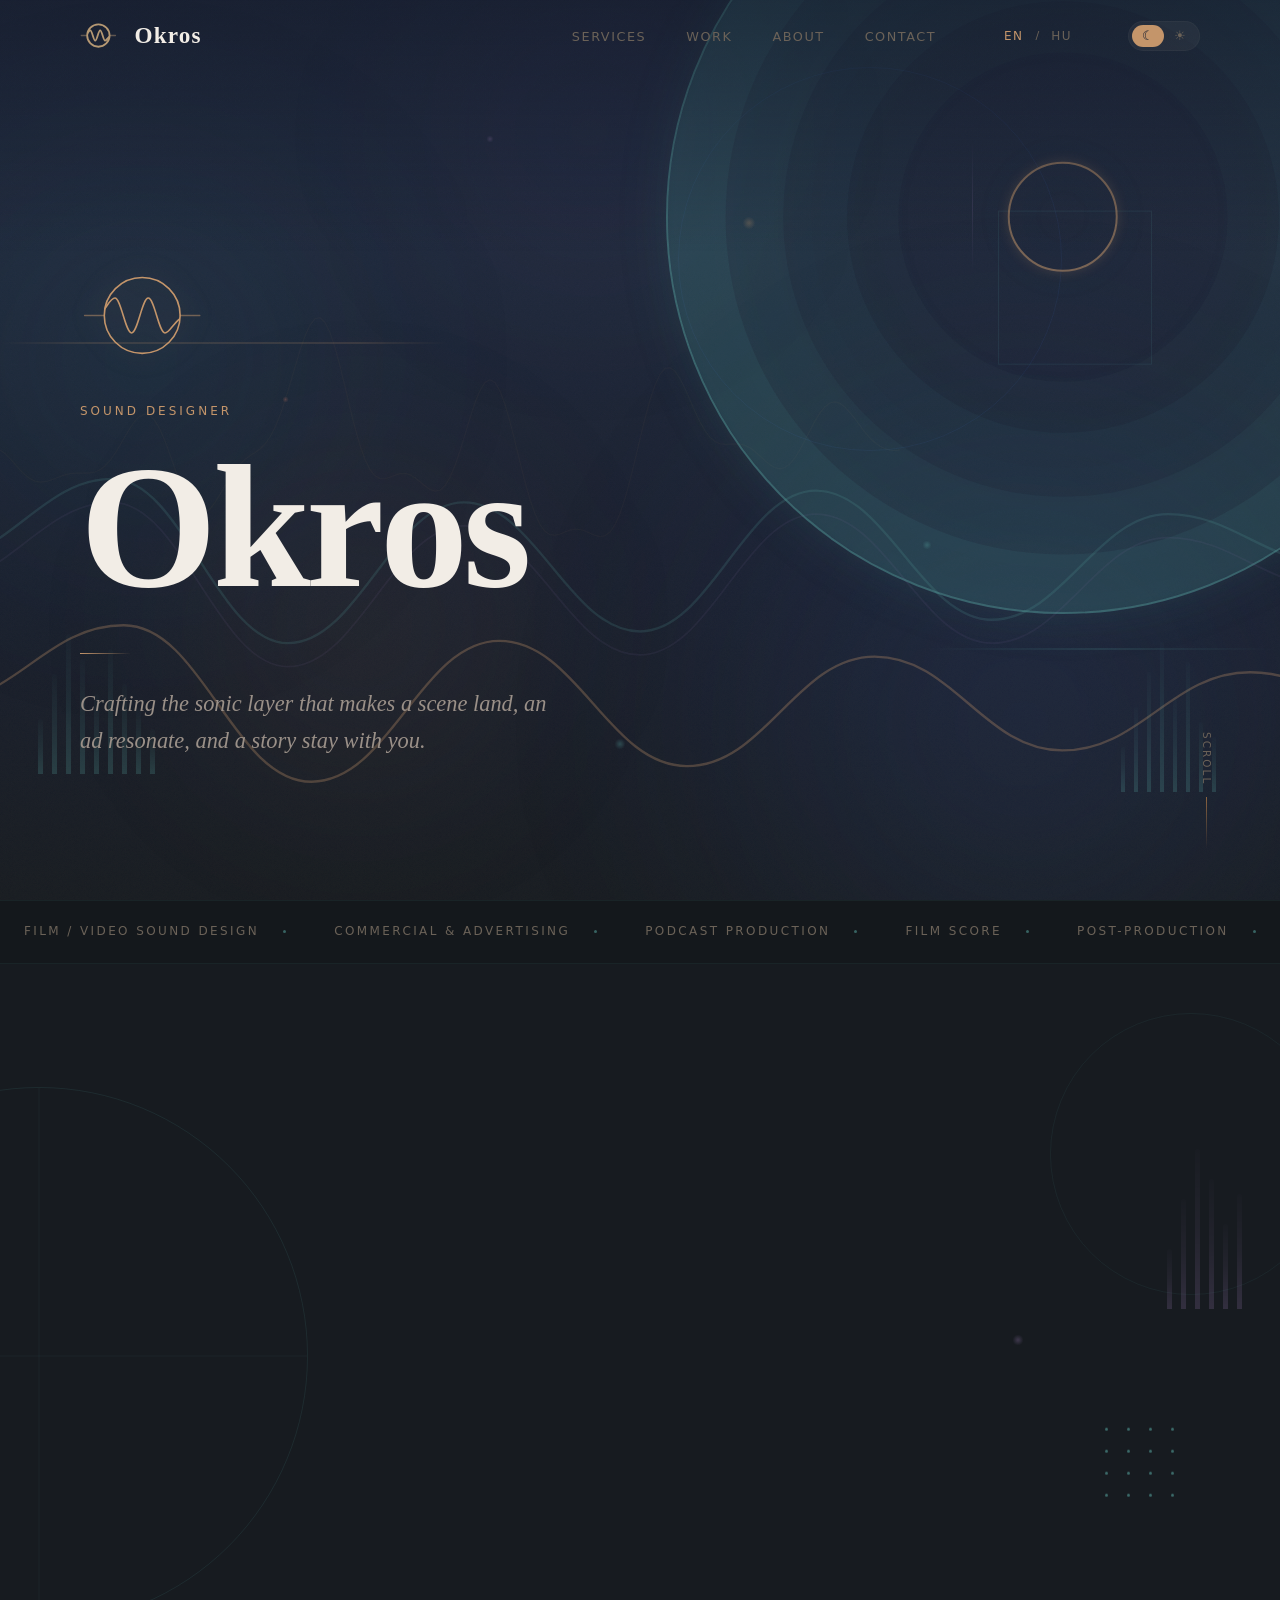
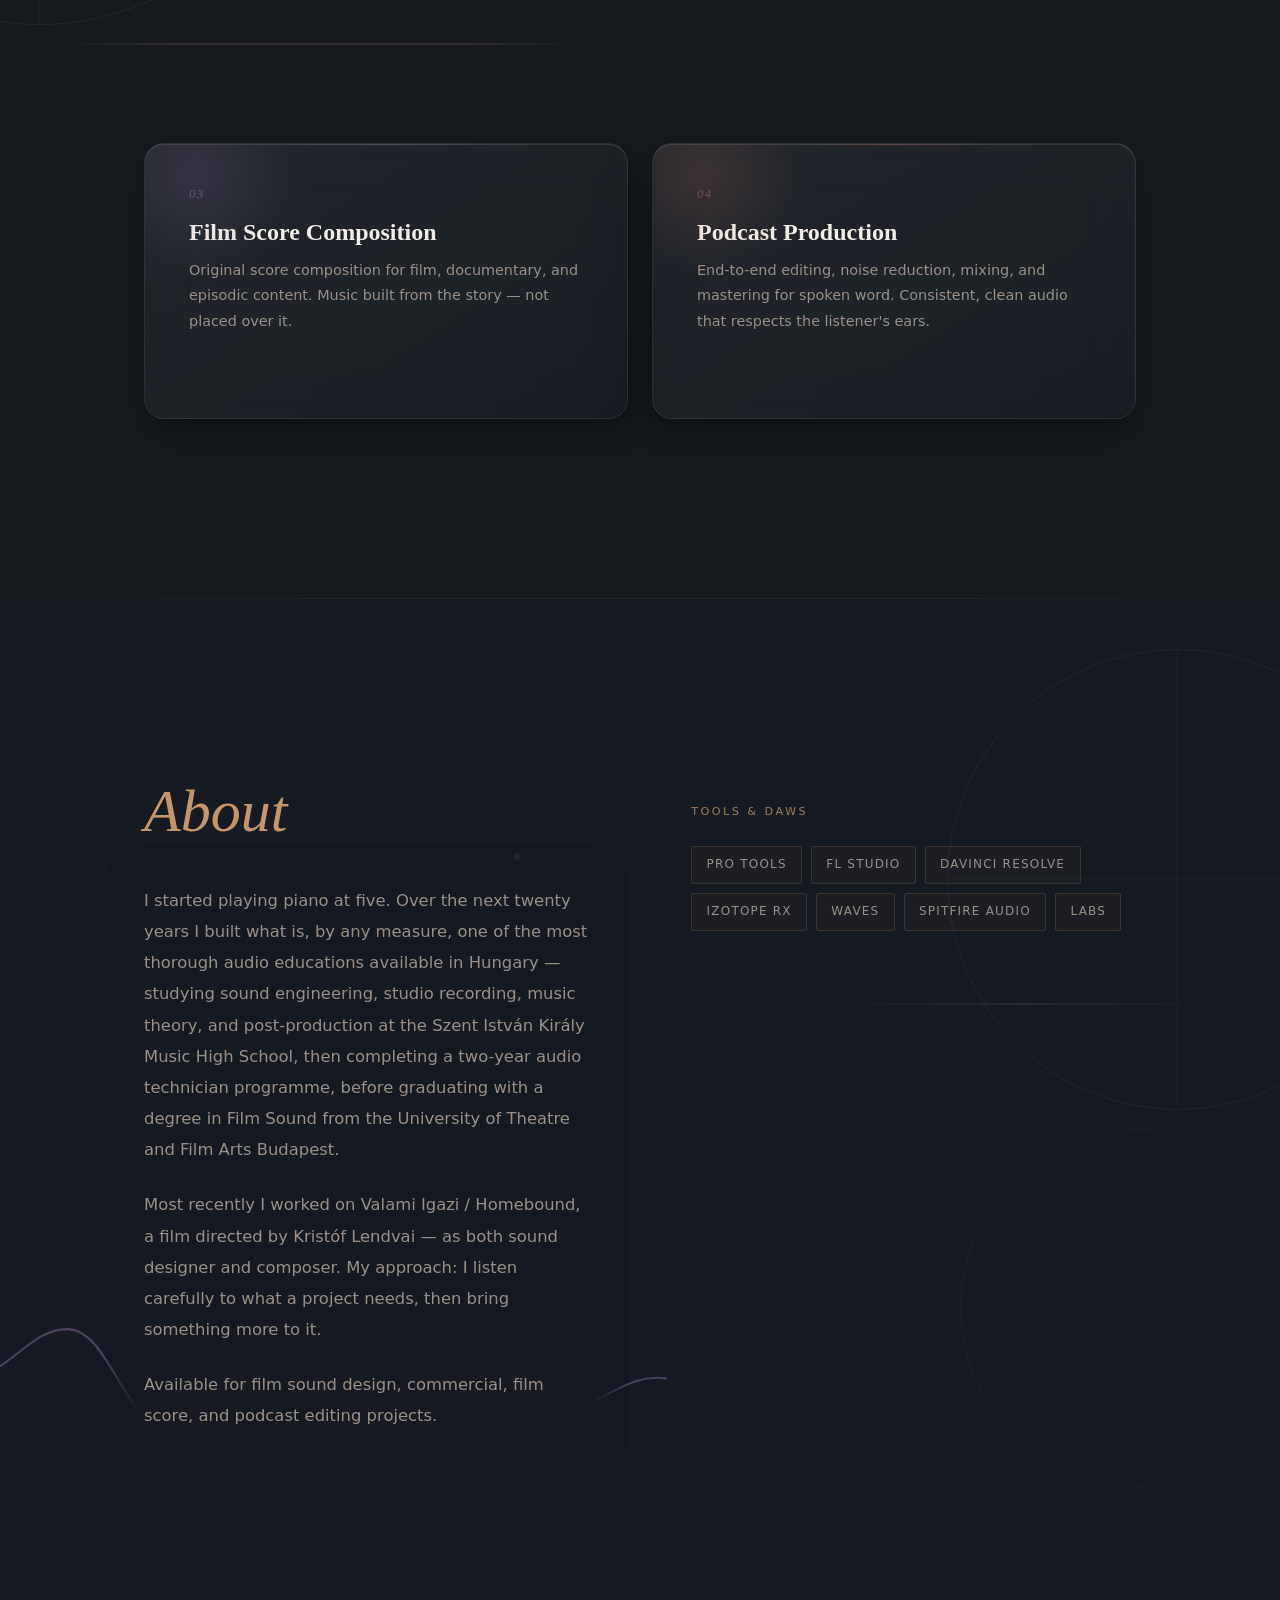
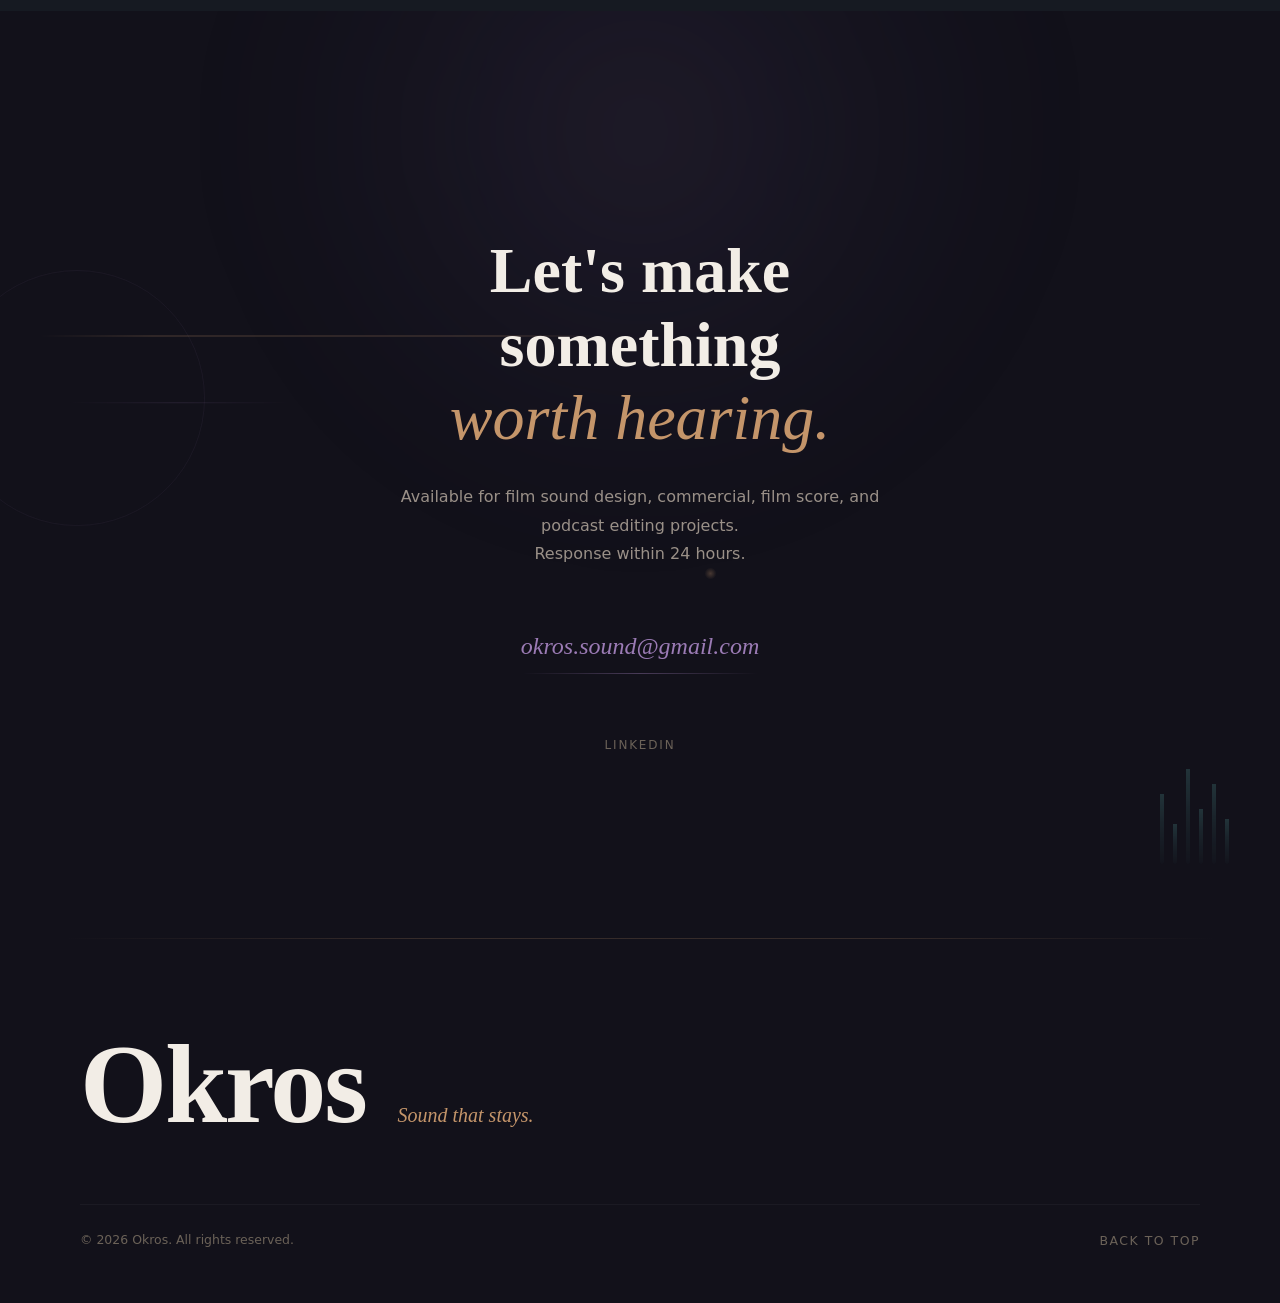
==== commit bda90850: "Bug fixes: footer span recovery, admin B1-B10, file size validation, 404 page" ====
--- a/index.html
+++ b/index.html
@@ -8,6 +8,7 @@
   <meta name="viewport" content="width=device-width, initial-scale=1.0" />
   <!-- Content Security Policy -->
   <meta http-equiv="Content-Security-Policy" content="default-src 'none'; script-src 'self' 'unsafe-inline'; style-src 'self' 'unsafe-inline' https://fonts.googleapis.com; font-src 'self' https://fonts.gstatic.com; img-src 'self' data:; object-src 'none'; base-uri 'self'" />
+  <meta name="referrer" content="strict-origin-when-cross-origin">
   <title>Okros — Sound Designer</title>
   <meta name="description" content="Okros is a sound designer working in film post-production, commercial audio, podcast production, and film score composition." />
 
@@ -359,7 +360,7 @@
         <article class="service-card reveal reveal-delay-1" data-service="comm">
           <p class="service-card__number">02</p>
           <div class="service-card__body">
-            <h3 class="service-card__title" data-i18n="services.commercial.title">Commercial &amp; Advertising</h3>
+            <h3 class="service-card__title" data-i18n="services.commercial.title">Commercial &amp; Brand</h3>
             <p class="service-card__desc" data-i18n="services.commercial.desc">
               Sound design and audio finishing for ads, brand films, and digital content. Built for impact within tight timelines.
             </p>
--- a/css/geo.css
+++ b/css/geo.css
@@ -694,5 +694,5 @@
 @media (prefers-reduced-motion: reduce) {
   .geo-fixed, .geo-fixed *, .geo-parallax,
   .float-wave, .float-eq, .float-scope, .float-signal, .float-node,
-  .hero__orb, .scroll-indicator { animation: none !important; }
-}
+  .hero__orb { animation: none !important; }
+}
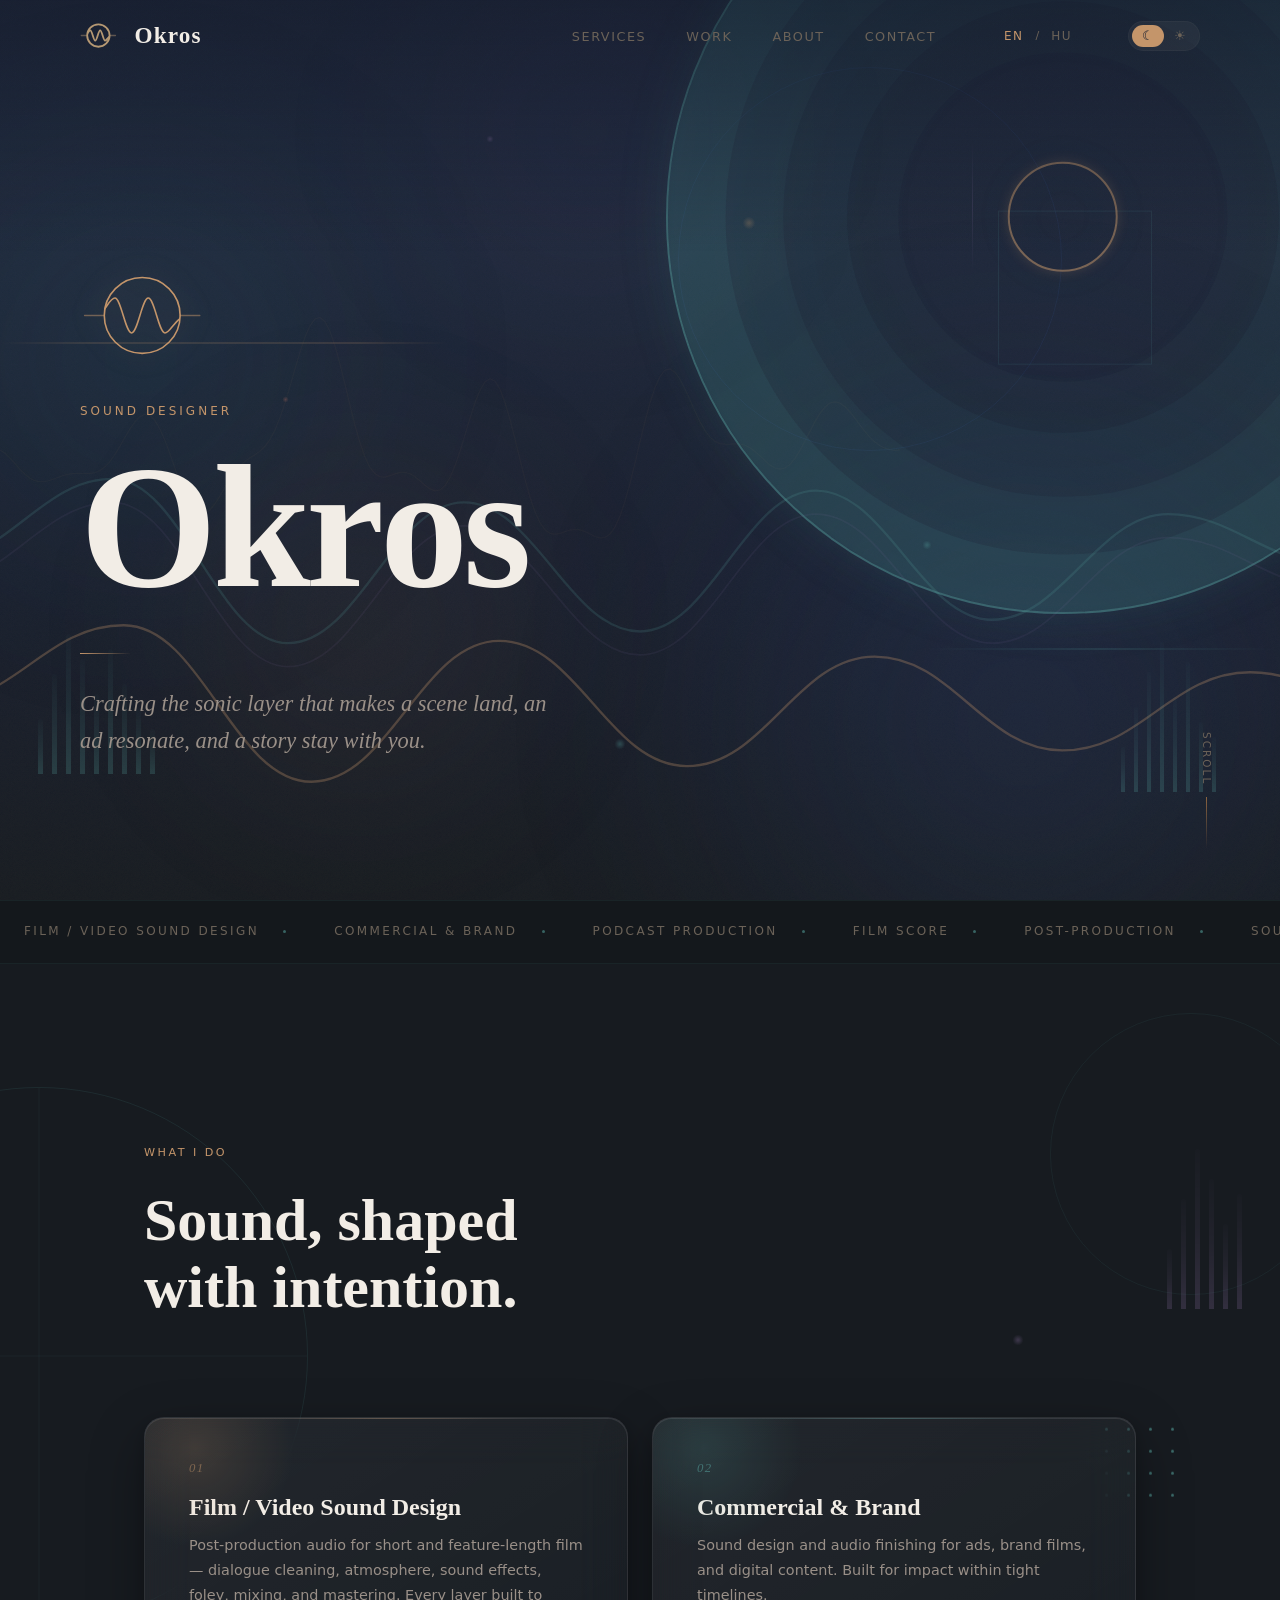
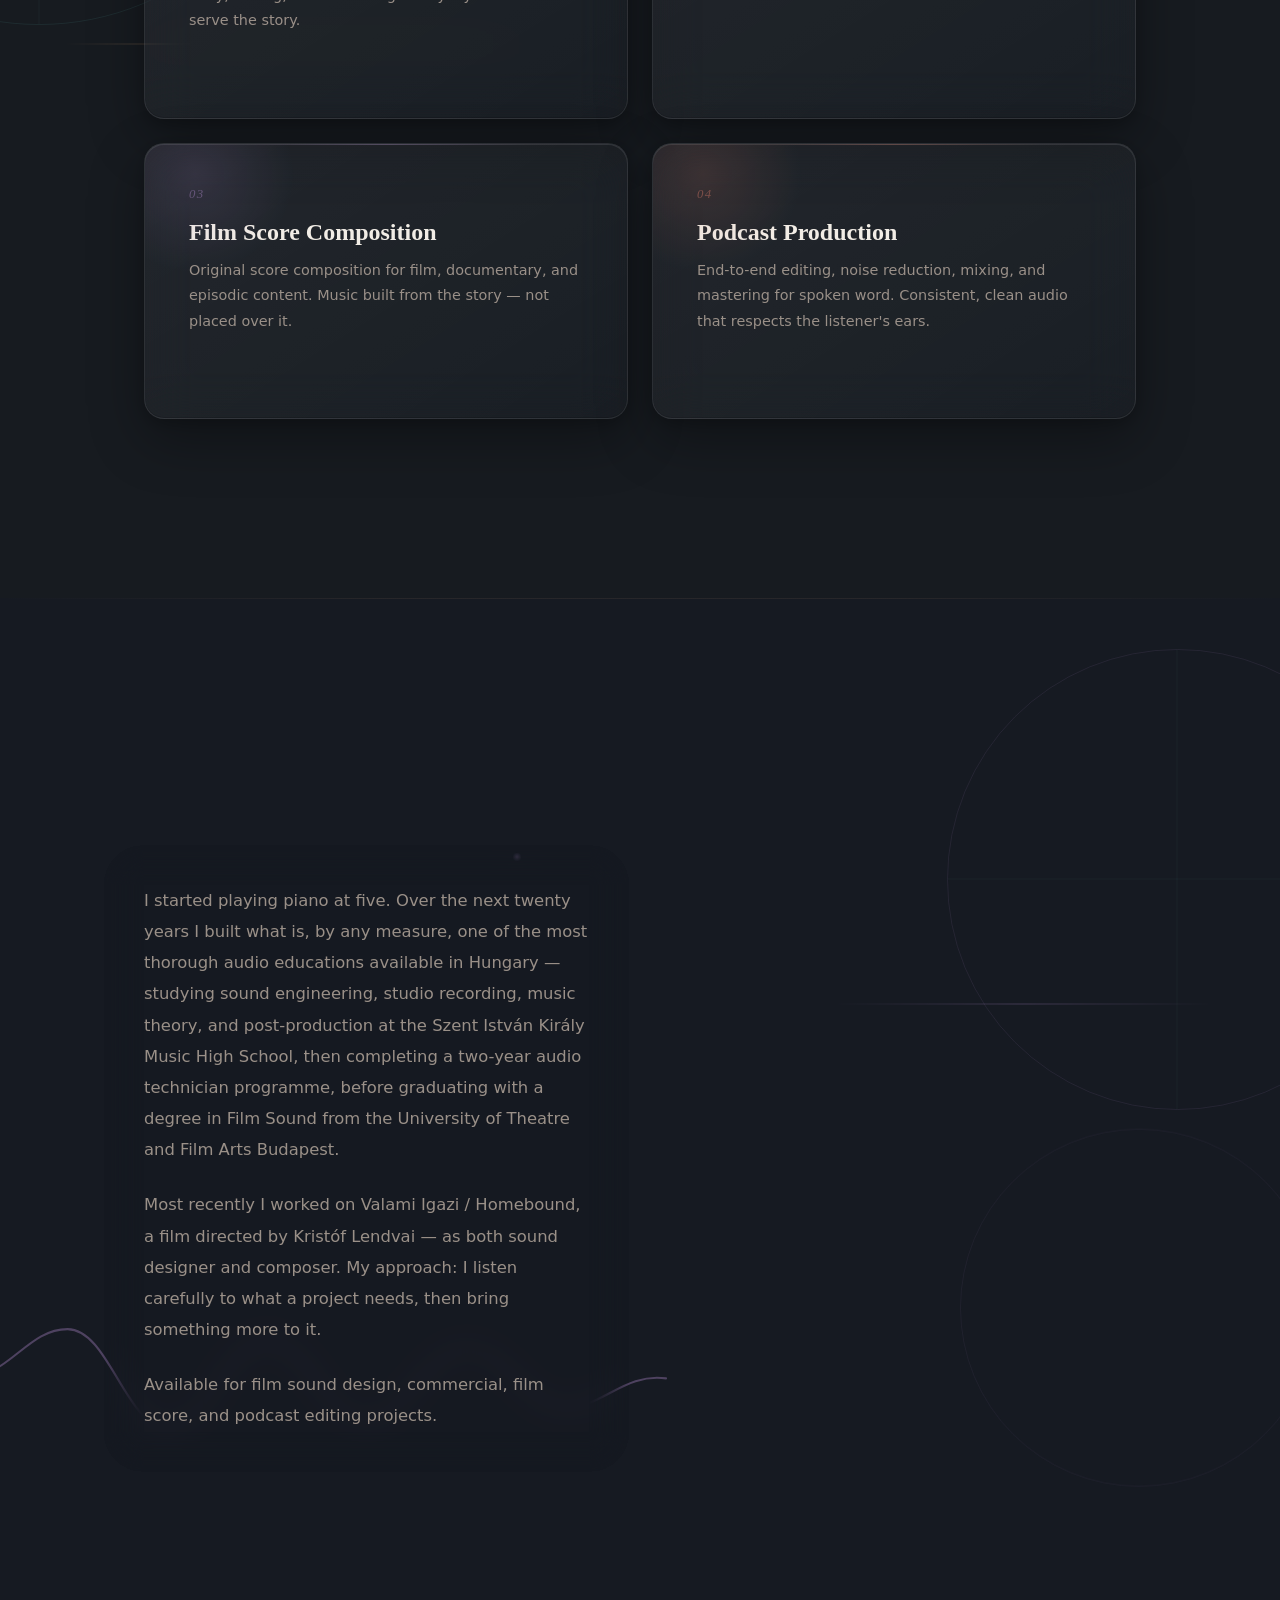
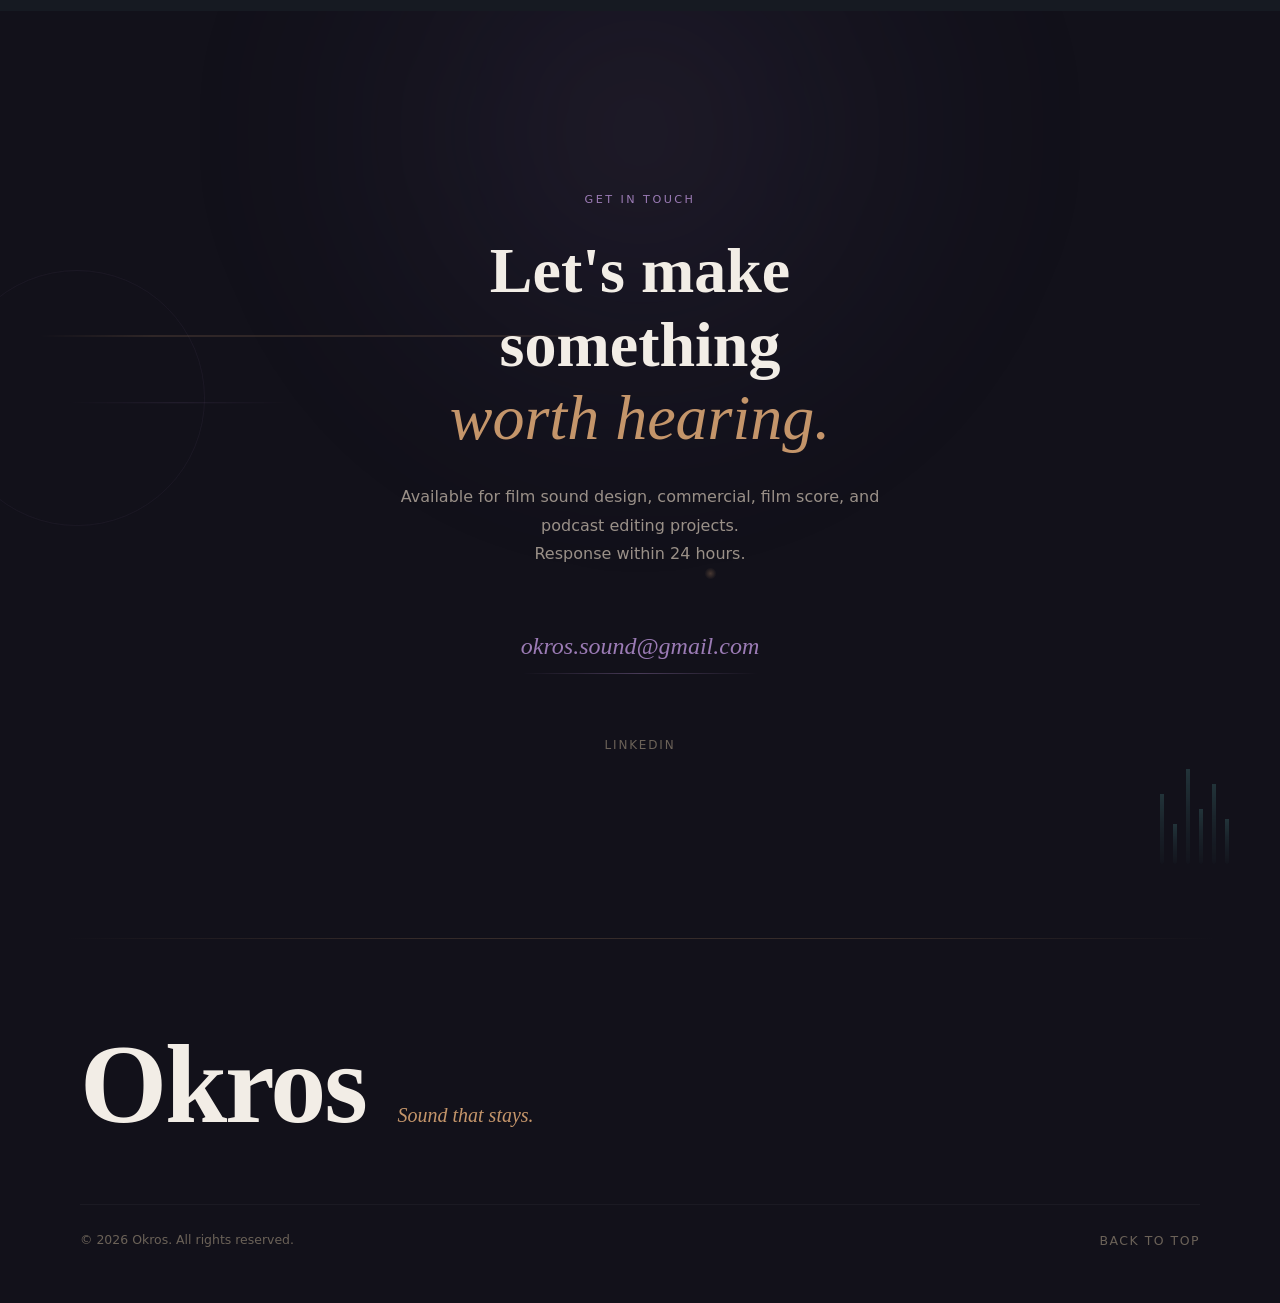
==== commit 5f9727a7: "fix: SEC-1/2/3/4, QA-1-10, INFRA-1-4 audit fixes - SEC-1: admin inline onclick → event delegation + " ====
--- a/index.html
+++ b/index.html
@@ -48,7 +48,7 @@
   <link rel="stylesheet" href="/css/hero.css?v=1" />
   <link rel="stylesheet" href="/css/services.css?v=1" />
   <link rel="stylesheet" href="/css/about-contact.css?v=1" />
-  <link rel="stylesheet" href="/css/geo.css?v=1" />
+  <link rel="stylesheet" href="/css/geo.css?v=2" />
 </head>
 <body>
 
@@ -282,7 +282,7 @@
     <div class="ticker__track">
       <!-- First set -->
       <span class="ticker__item">Film / Video Sound Design<span class="ticker__dot"></span></span>
-      <span class="ticker__item">Commercial &amp; Advertising<span class="ticker__dot"></span></span>
+      <span class="ticker__item">Commercial &amp; Brand<span class="ticker__dot"></span></span>
       <span class="ticker__item">Podcast Production<span class="ticker__dot"></span></span>
       <span class="ticker__item">Film Score<span class="ticker__dot"></span></span>
       <span class="ticker__item">Post-Production<span class="ticker__dot"></span></span>
@@ -291,7 +291,7 @@
       <span class="ticker__item">Sync Licensing<span class="ticker__dot"></span></span>
       <!-- Duplicate for seamless loop -->
       <span class="ticker__item">Film / Video Sound Design<span class="ticker__dot"></span></span>
-      <span class="ticker__item">Commercial &amp; Advertising<span class="ticker__dot"></span></span>
+      <span class="ticker__item">Commercial &amp; Brand<span class="ticker__dot"></span></span>
       <span class="ticker__item">Podcast Production<span class="ticker__dot"></span></span>
       <span class="ticker__item">Film Score<span class="ticker__dot"></span></span>
       <span class="ticker__item">Post-Production<span class="ticker__dot"></span></span>
--- a/css/geo.css
+++ b/css/geo.css
@@ -694,5 +694,6 @@
 @media (prefers-reduced-motion: reduce) {
   .geo-fixed, .geo-fixed *, .geo-parallax,
   .float-wave, .float-eq, .float-scope, .float-signal, .float-node,
+  .float-arc,
   .hero__orb { animation: none !important; }
 }
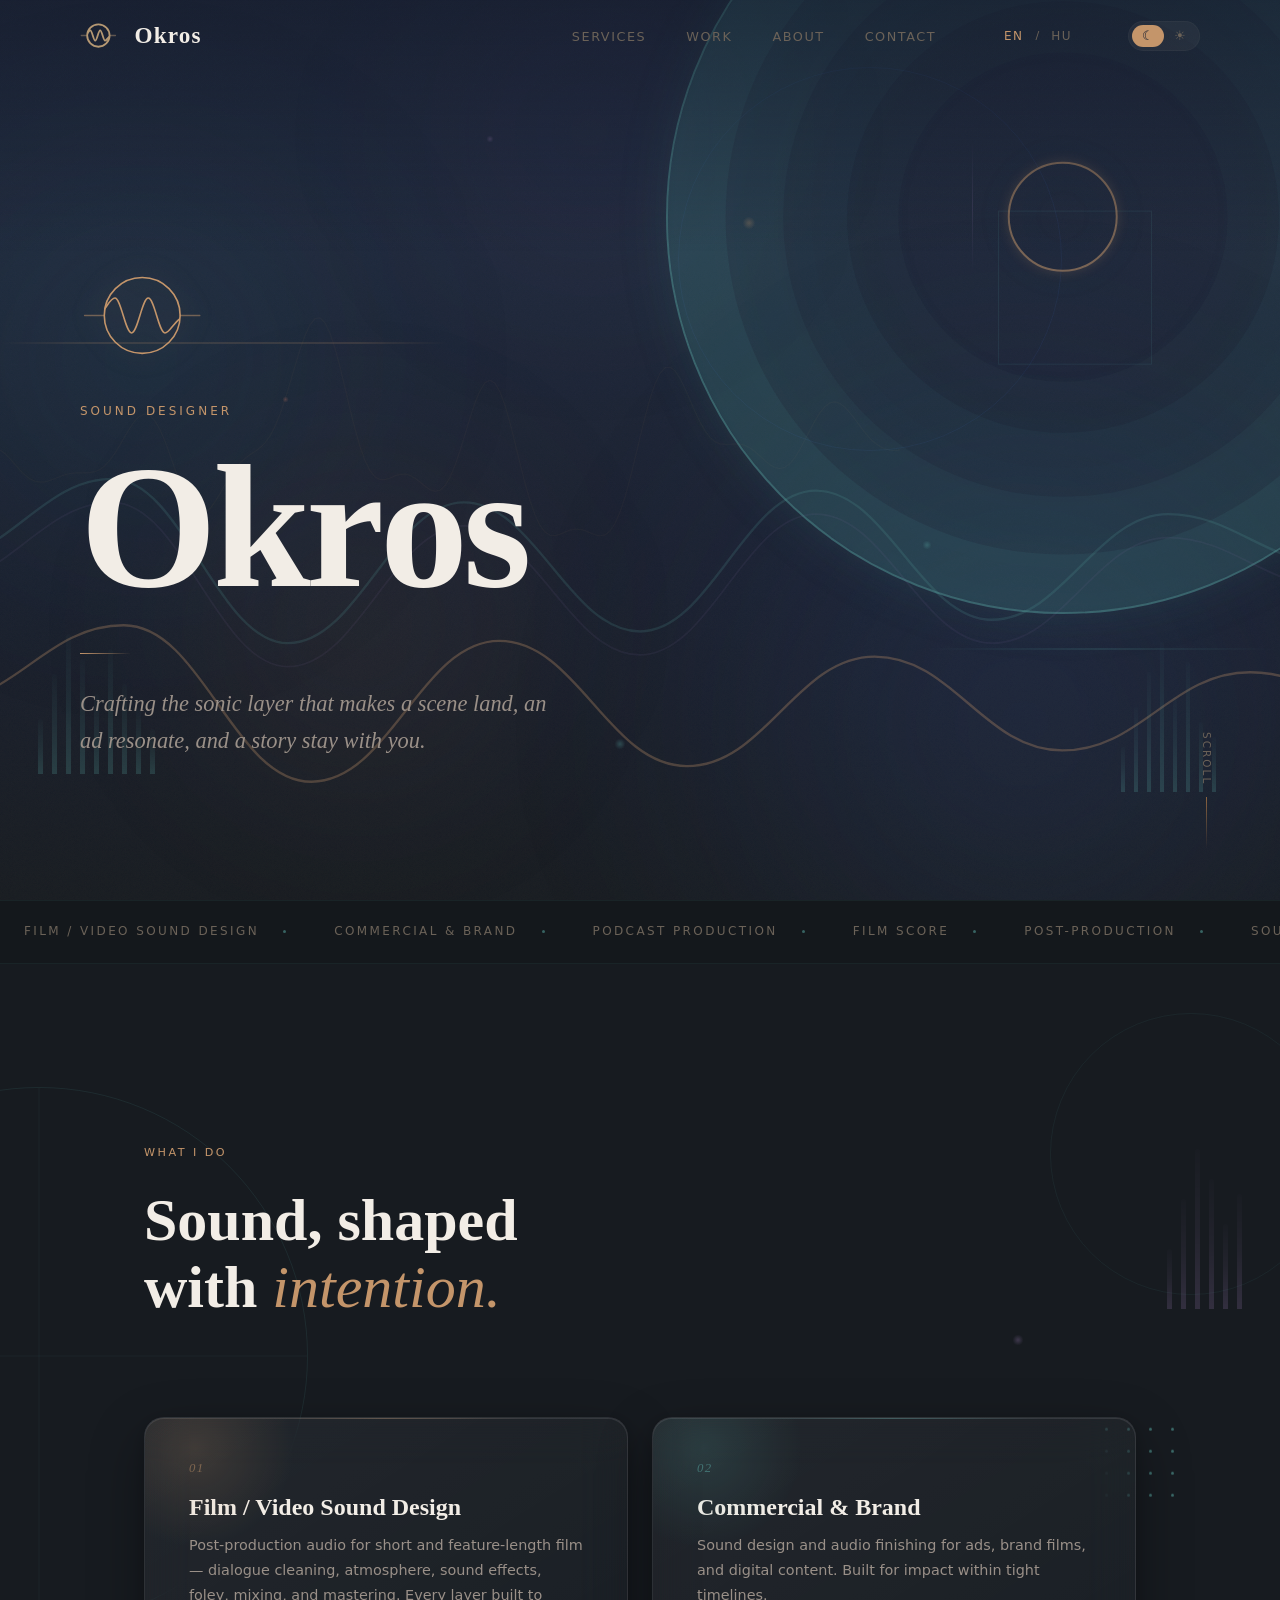
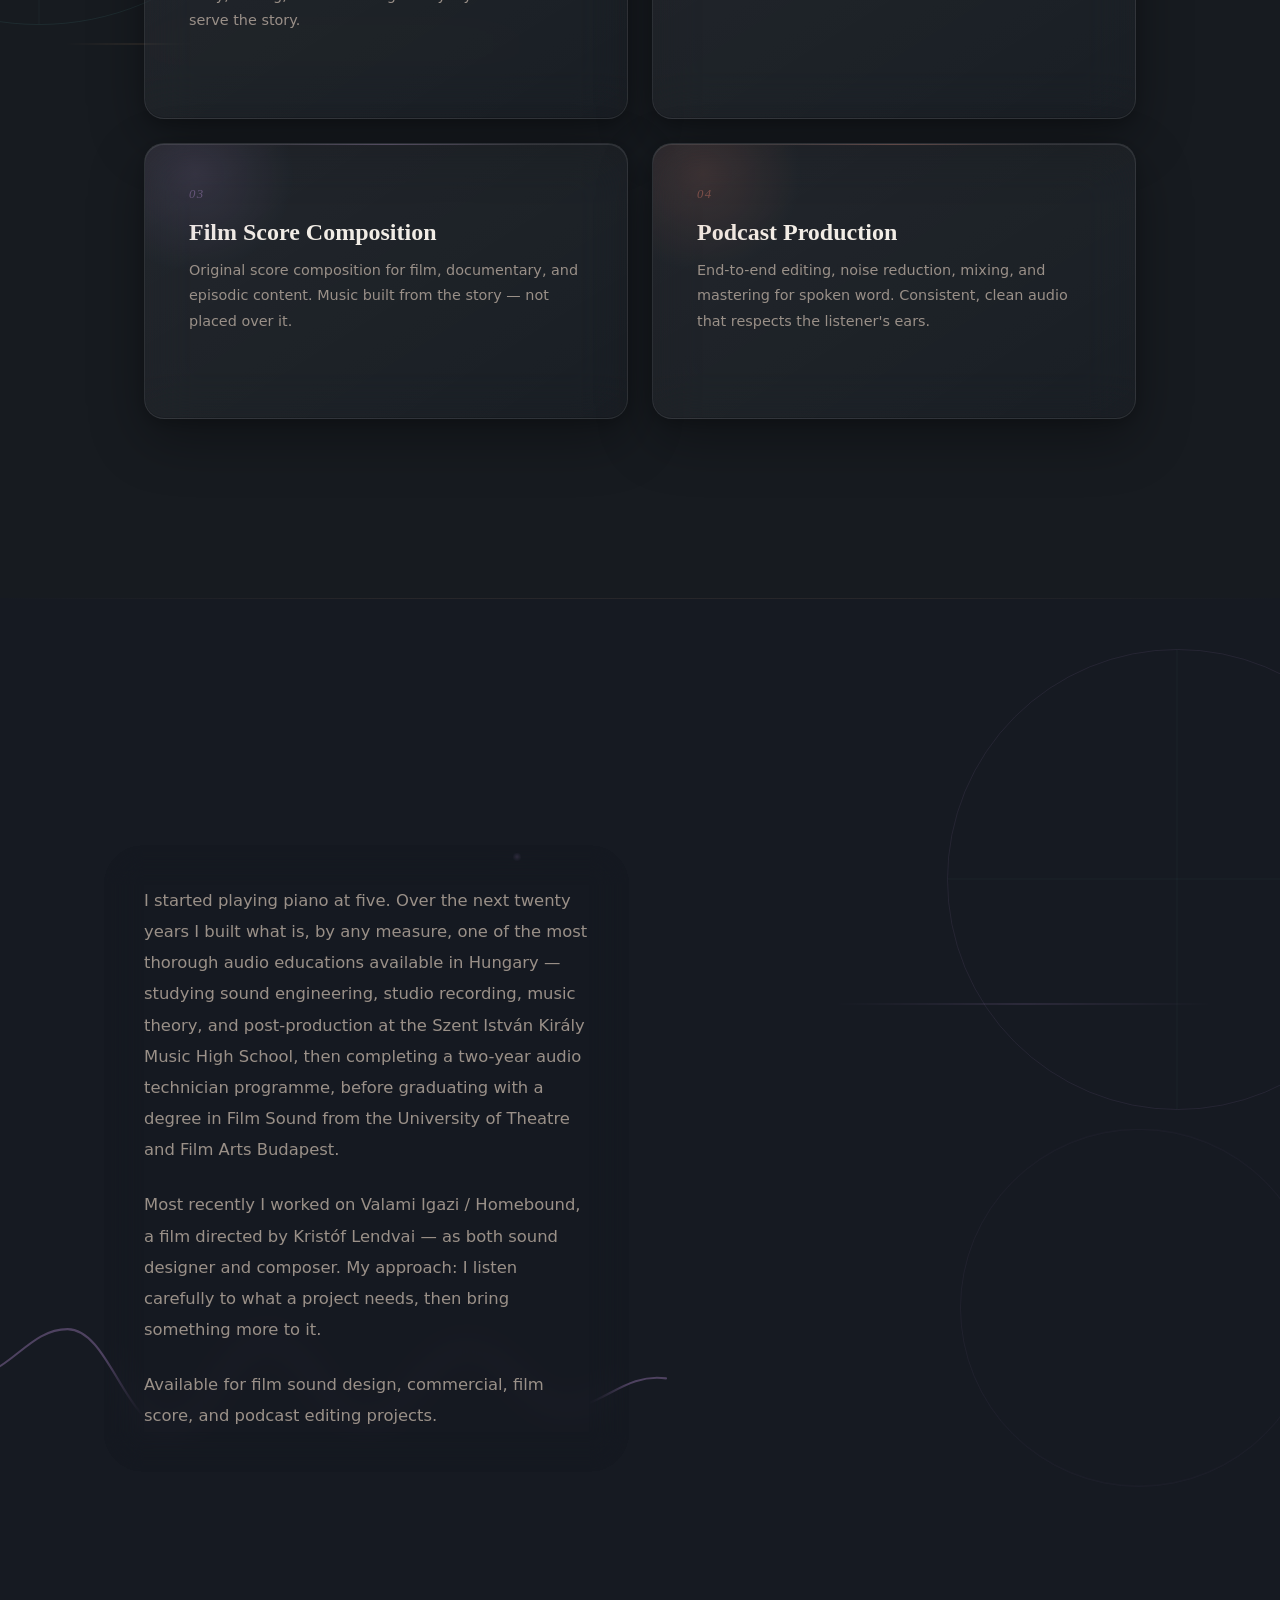
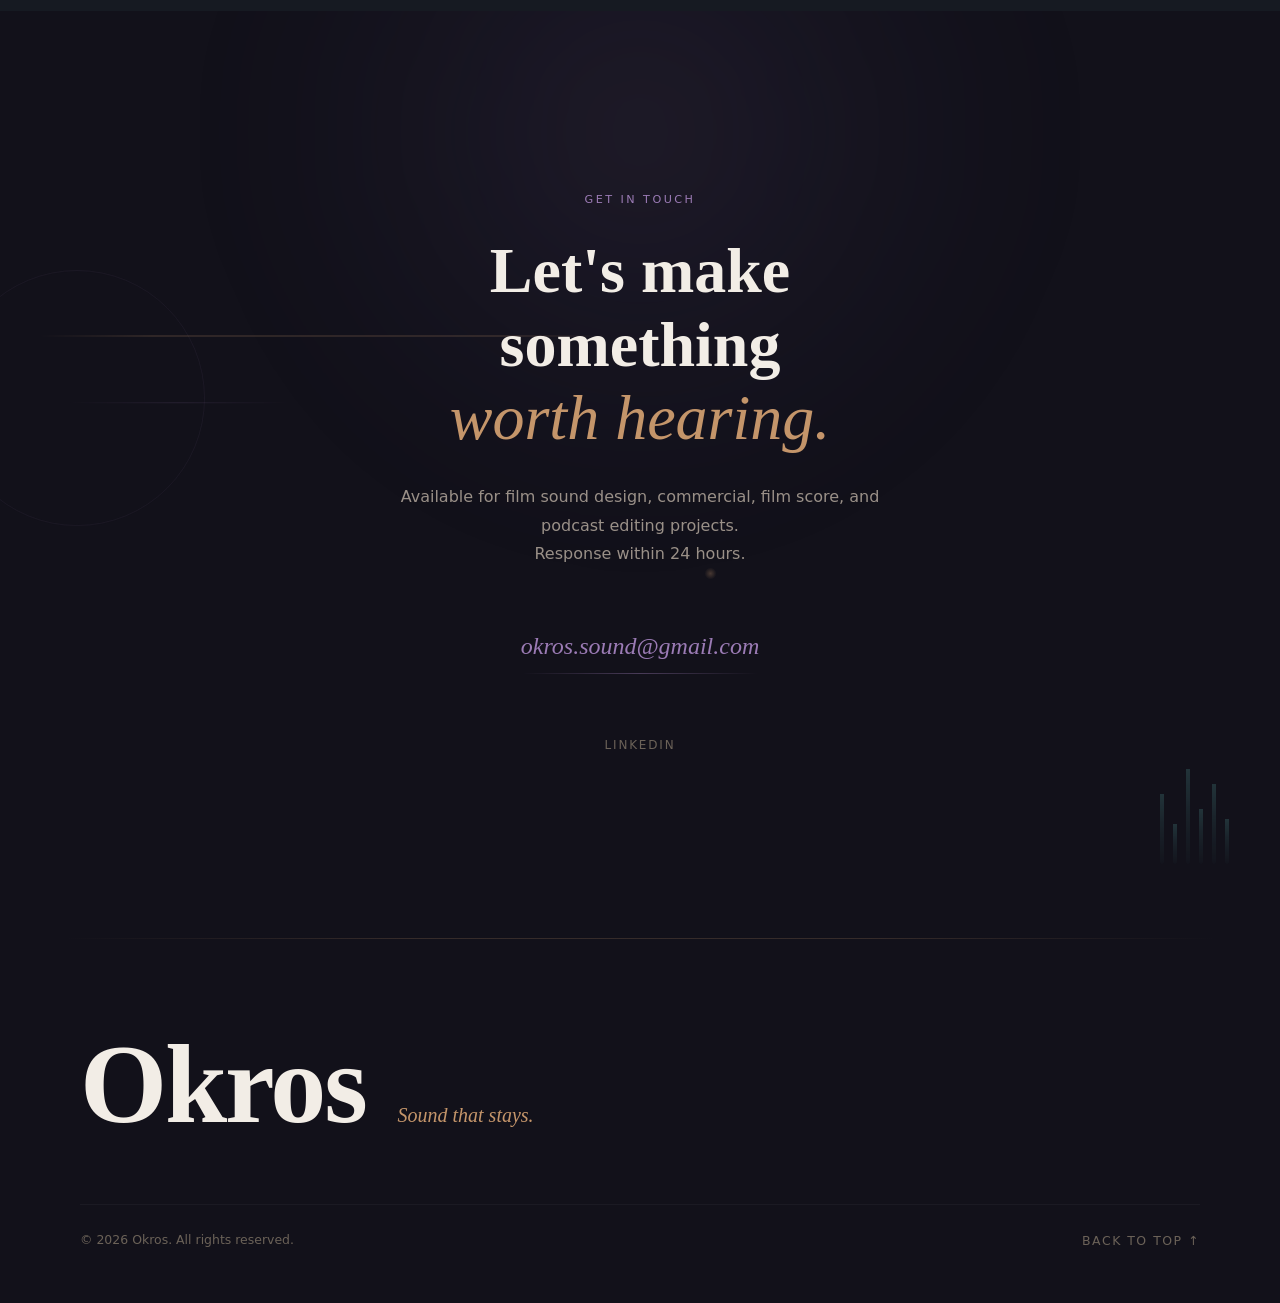
==== commit 932e6607: "fix(audit-r2): i18n em+arrow, nav ESC+focus, safeCssUrl, admin escAttr/session/saveTrack, main landm" ====
--- a/index.html
+++ b/index.html
@@ -117,6 +117,8 @@
       </ul>
     </div>
   </nav>
+
+  <main id="main-content">
 
   <!-- ─────────────────────────────────────────
        HERO
@@ -512,6 +514,8 @@
     </div>
   </section>
 
+  </main><!-- /#main-content -->
+
   <!-- ─────────────────────────────────────────
        FOOTER
   ───────────────────────────────────────── -->
@@ -527,8 +531,8 @@
         <p class="footer__copy">
           &copy; <span id="year"></span> Okros. <span data-i18n="footer.rights">All rights reserved.</span>
         </p>
-        <button type="button" class="footer__back" data-i18n="footer.back" onclick="window.scrollTo({top:0,behavior:'smooth'})">
-          Back to top <span aria-hidden="true">↑</span>
+        <button type="button" class="footer__back" data-i18n="footer.back" data-action="back-to-top">
+          Back to top ↑
         </button>
       </div>
 
@@ -539,6 +543,6 @@
        JAVASCRIPT
   ───────────────────────────────────────── -->
 
-  <script type="module" src="/js/main.js?v=1"></script>
+  <script type="module" src="/js/main.js?v=2"></script>
 </body>
 </html>
--- a/css/base.css
+++ b/css/base.css
@@ -9,6 +9,7 @@
 html {
   scroll-behavior: smooth;
   font-size: 16px;
+  overflow-x: hidden; /* iOS Safari: body alone is not enough */
 }
 
 body {
@@ -19,6 +20,7 @@
   line-height: 1.8;
   -webkit-font-smoothing: antialiased;
   overflow-x: hidden;
+  overscroll-behavior-x: none; /* prevents touch-drag bounce beyond viewport */
 }
 
 img, video, audio { max-width: 100%; display: block; }
--- a/css/nav.css
+++ b/css/nav.css
@@ -227,11 +227,11 @@
     transform: translateY(16px);
     transition: opacity 0.4s var(--ease-out), transform 0.4s var(--ease-out), color 0.2s;
   }
-  .nav__links.open a                  { opacity: 1; transform: translateY(0); }
-  .nav__links.open a:nth-child(1)     { transition-delay: 0.05s; }
-  .nav__links.open a:nth-child(2)     { transition-delay: 0.10s; }
-  .nav__links.open a:nth-child(3)     { transition-delay: 0.15s; }
-  .nav__links.open a:nth-child(4)     { transition-delay: 0.20s; }
+  .nav__links.open a                   { opacity: 1; transform: translateY(0); }
+  .nav__links.open li:nth-child(1) a  { transition-delay: 0.05s; }
+  .nav__links.open li:nth-child(2) a  { transition-delay: 0.10s; }
+  .nav__links.open li:nth-child(3) a  { transition-delay: 0.15s; }
+  .nav__links.open li:nth-child(4) a  { transition-delay: 0.20s; }
 
   .lang-toggle {
     margin-left: 0;
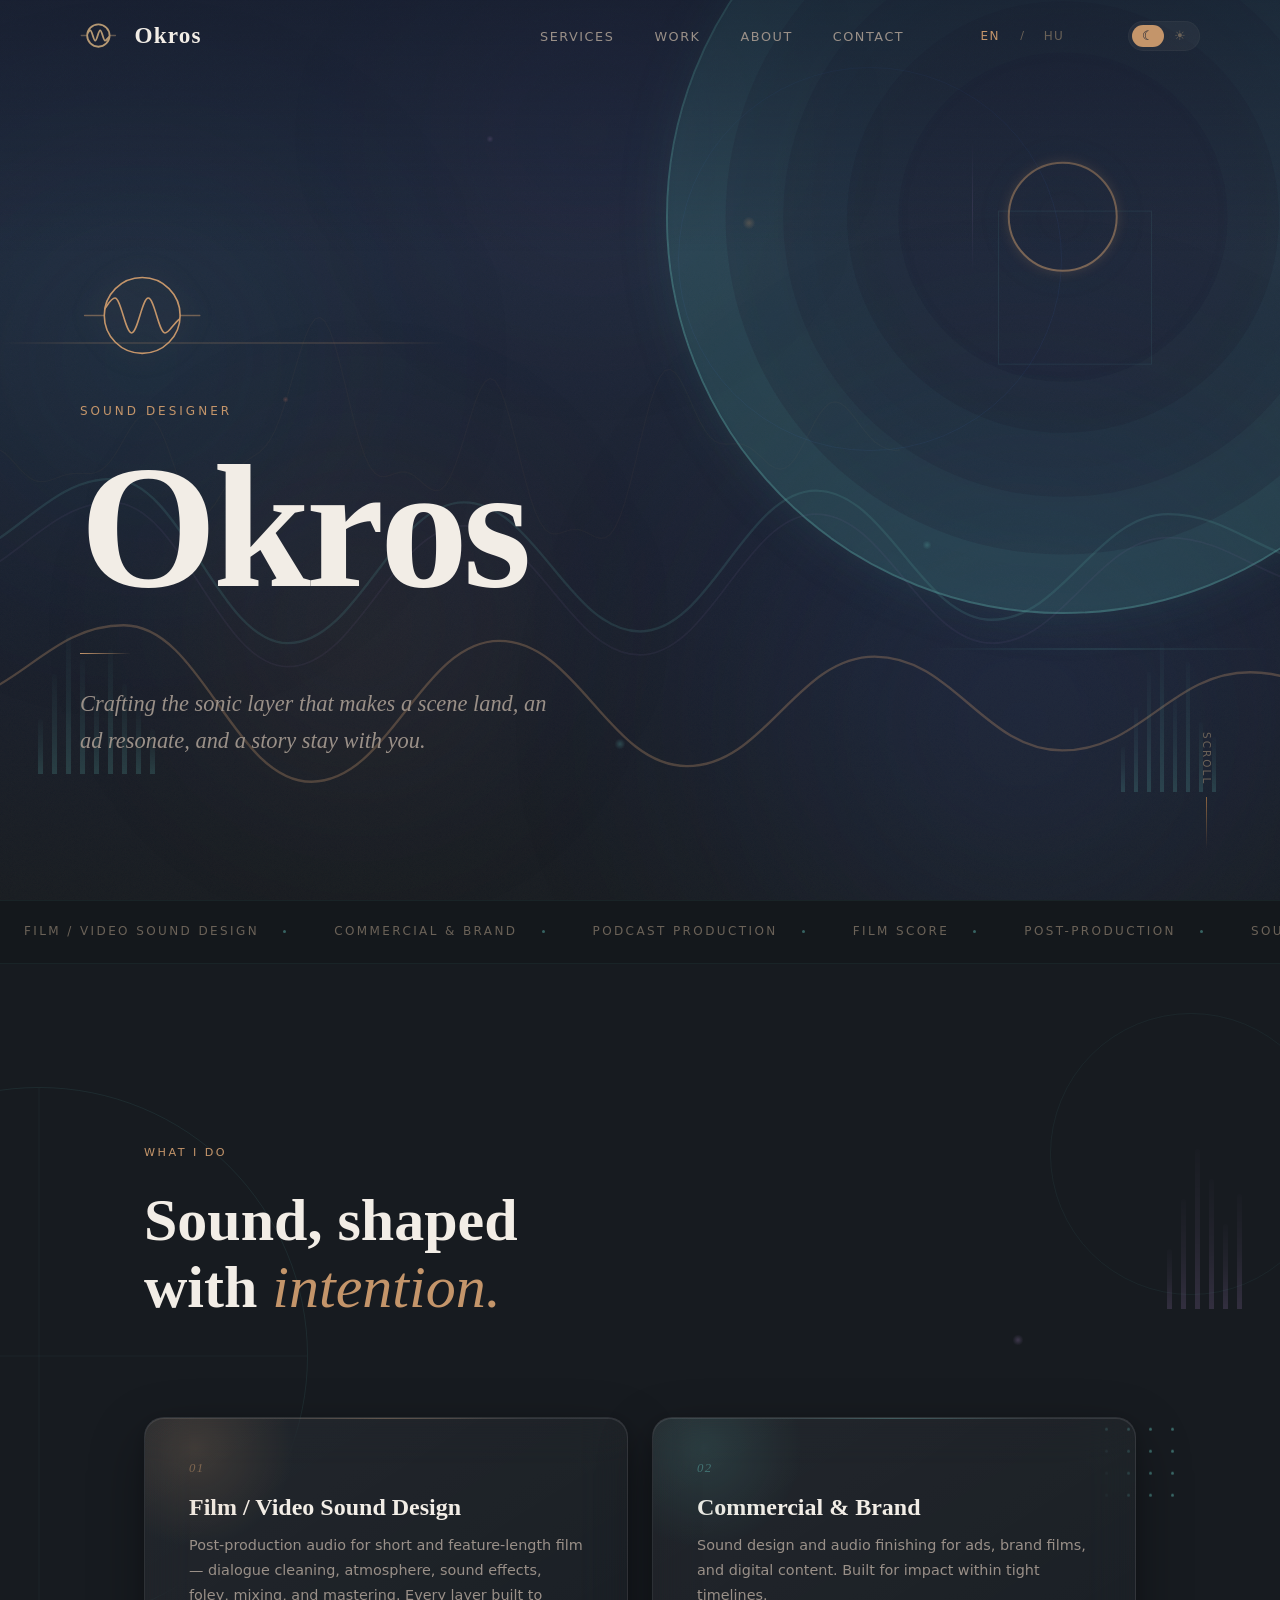
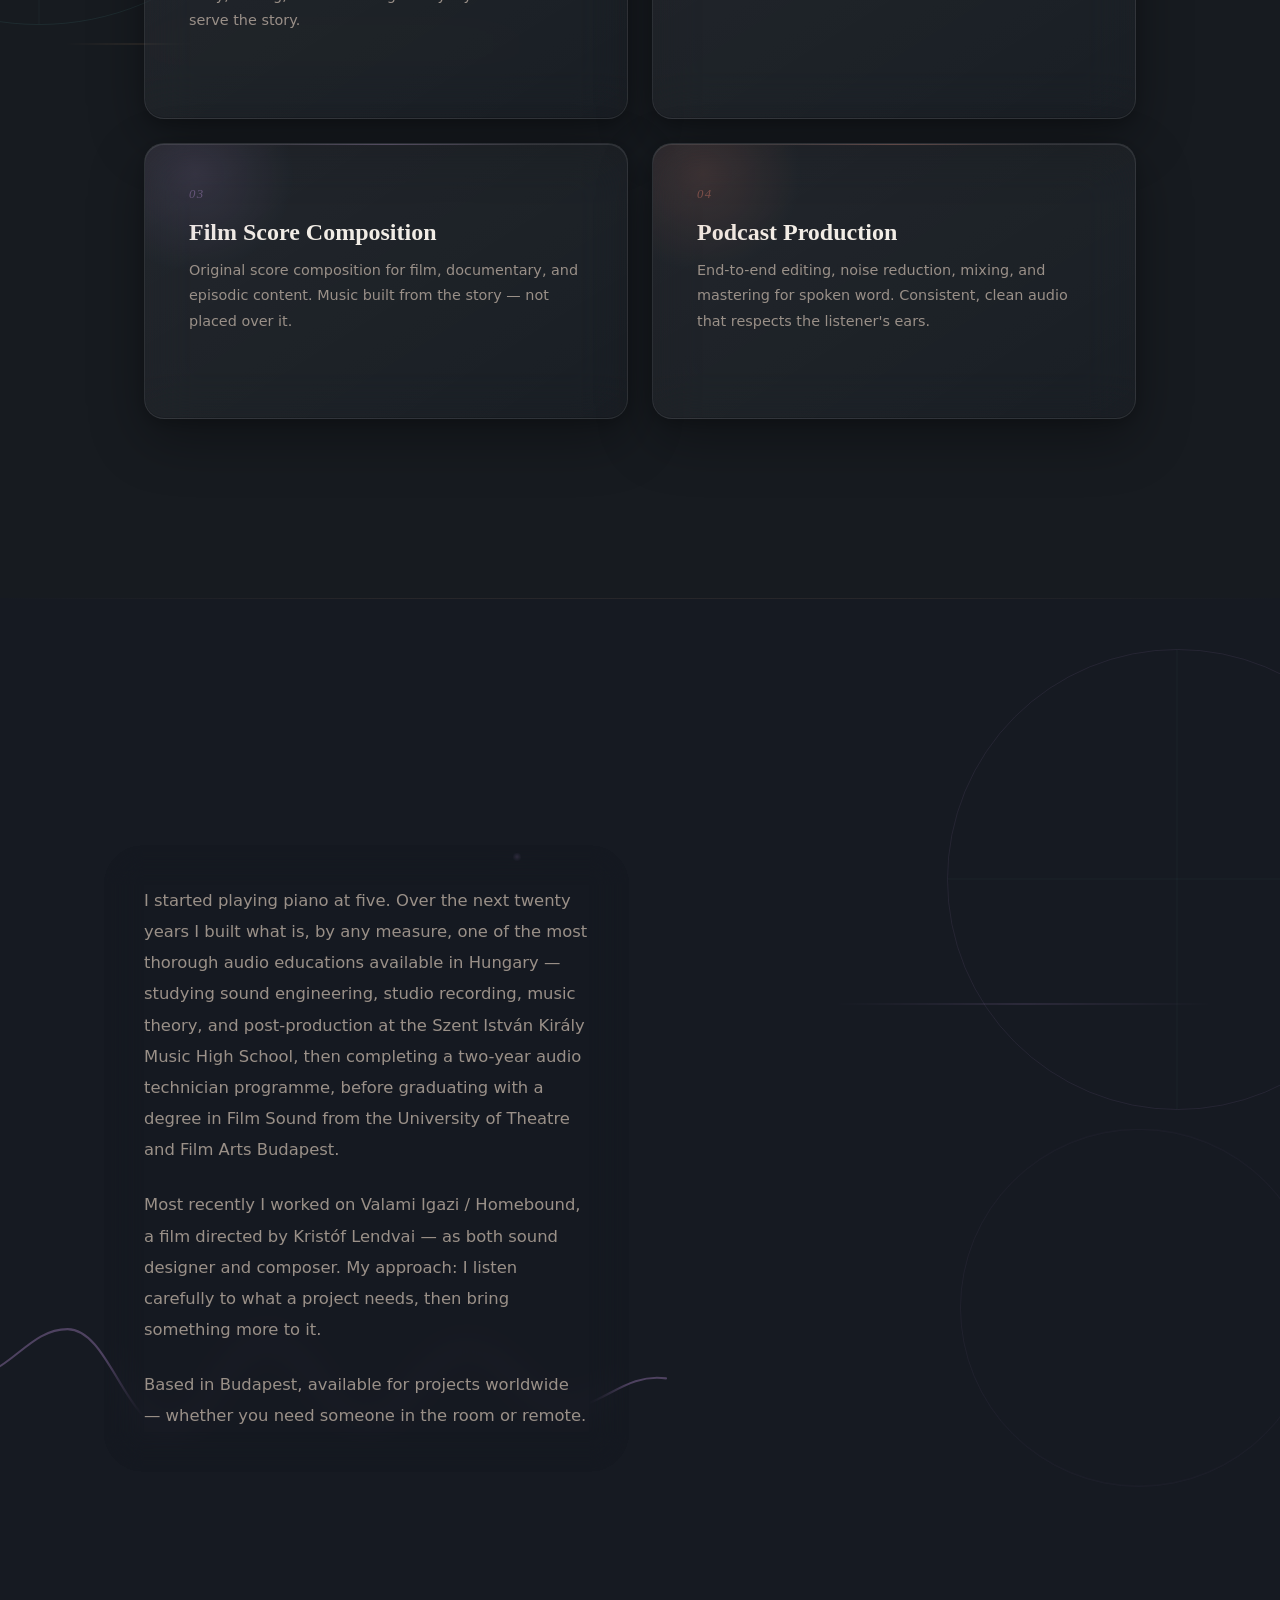
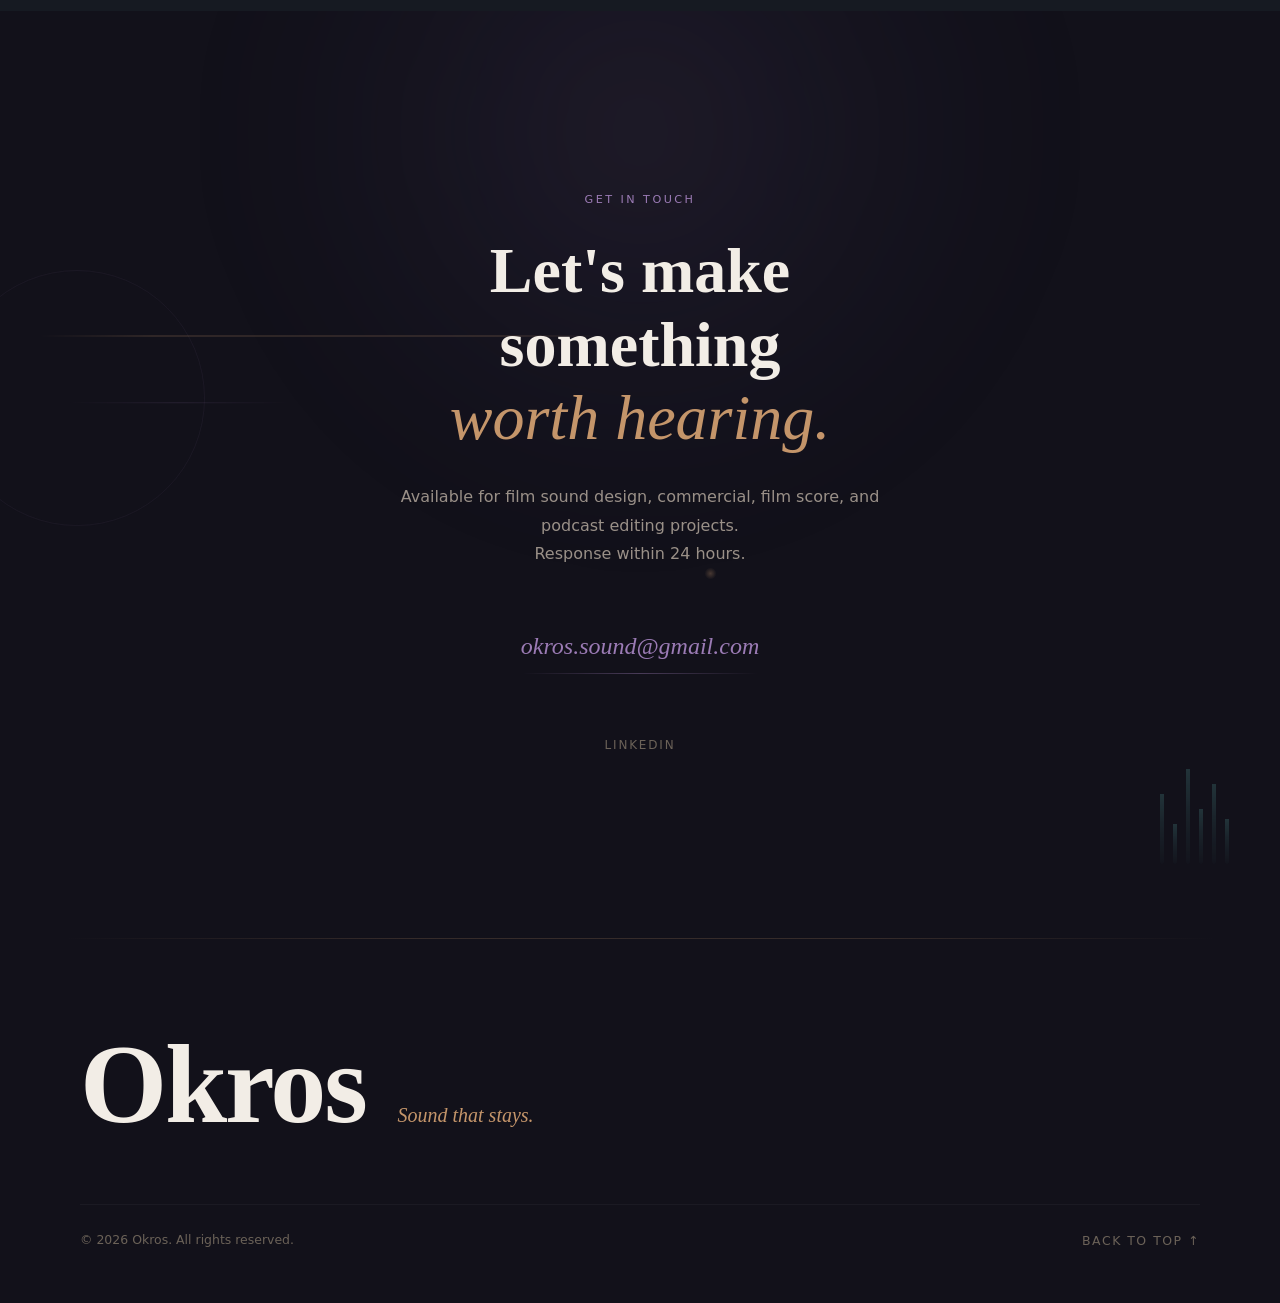
==== commit 9b5b8d97: "fix(audit): apply full parallel audit fixes - K-1: CSP connect-src whitelist (Supabase, Cloudinary) " ====
--- a/index.html
+++ b/index.html
@@ -7,9 +7,9 @@
   <meta charset="UTF-8" />
   <meta name="viewport" content="width=device-width, initial-scale=1.0" />
   <!-- Content Security Policy -->
-  <meta http-equiv="Content-Security-Policy" content="default-src 'none'; script-src 'self' 'unsafe-inline'; style-src 'self' 'unsafe-inline' https://fonts.googleapis.com; font-src 'self' https://fonts.gstatic.com; img-src 'self' data:; object-src 'none'; base-uri 'self'" />
+  <meta http-equiv="Content-Security-Policy" content="default-src 'none'; script-src 'self' 'unsafe-inline'; style-src 'self' 'unsafe-inline' https://fonts.googleapis.com; font-src 'self' https://fonts.gstatic.com; img-src 'self' data:; connect-src 'self'; object-src 'none'; base-uri 'self'" />
   <meta name="referrer" content="strict-origin-when-cross-origin">
-  <title>Okros — Sound Designer</title>
+  <title>Okros — Film Sound Designer | Budapest</title>
   <meta name="description" content="Okros is a sound designer working in film post-production, commercial audio, podcast production, and film score composition." />
 
   <!-- Favicon -->
@@ -29,6 +29,21 @@
   <!-- Canonical -->
   <link rel="canonical" href="https://okros.net/" />
 
+  <!-- Structured data — Person schema -->
+  <script type="application/ld+json">
+  {
+    "@context": "https://schema.org",
+    "@type": "Person",
+    "name": "Okros",
+    "url": "https://okros.net/",
+    "jobTitle": "Sound Designer",
+    "description": "Budapest-based sound designer working in film post-production, commercial audio, podcast production, and film score composition.",
+    "email": "okros.sound@gmail.com",
+    "sameAs": ["https://www.linkedin.com/in/zsomborokros/"],
+    "knowsAbout": ["Film Sound Design", "Commercial Audio", "Podcast Production", "Film Score Composition", "Sound Editing", "Audio Mixing", "Post-Production"]
+  }
+  </script>
+
   <!-- Theme colour (browser chrome) -->
   <meta name="theme-color" media="(prefers-color-scheme: dark)"  content="#141820" />
   <meta name="theme-color" media="(prefers-color-scheme: light)" content="#F5F2ED" />
@@ -42,15 +57,17 @@
   <noscript><link rel="stylesheet" href="https://fonts.googleapis.com/css2?family=Source+Sans+3:wght@300;400;600&display=swap" /></noscript>
 
   <!-- External CSS — load order matters: tokens first, then components -->
-  <link rel="stylesheet" href="/css/tokens.css?v=1" />
-  <link rel="stylesheet" href="/css/base.css?v=1" />
+  <link rel="stylesheet" href="/css/tokens.css?v=2" />
+  <link rel="stylesheet" href="/css/base.css?v=2" />
   <link rel="stylesheet" href="/css/nav.css?v=2" />
-  <link rel="stylesheet" href="/css/hero.css?v=1" />
-  <link rel="stylesheet" href="/css/services.css?v=1" />
-  <link rel="stylesheet" href="/css/about-contact.css?v=1" />
+  <link rel="stylesheet" href="/css/hero.css?v=2" />
+  <link rel="stylesheet" href="/css/services.css?v=2" />
+  <link rel="stylesheet" href="/css/about-contact.css?v=2" />
   <link rel="stylesheet" href="/css/geo.css?v=2" />
 </head>
 <body>
+
+  <a class="skip-link" href="#main-content">Skip to content</a>
 
   <!-- ─────────────────────────────────────────
        FIXED GEOMETRIC BACKGROUND LAYER
@@ -102,10 +119,10 @@
         <li><a href="/work" data-i18n="nav.work">Work</a></li>
         <li><a href="#about" data-i18n="nav.about">About</a></li>
         <li><a href="#contact" data-i18n="nav.contact">Contact</a></li>
-        <li class="lang-toggle" aria-label="Language selector">
-          <button class="lang-btn active" id="lang-en" data-lang="en">EN</button>
+        <li class="lang-toggle" role="group" aria-label="Language selector">
+          <button class="lang-btn active" id="lang-en" data-lang="en" aria-pressed="true">EN</button>
           <span class="lang-sep" aria-hidden="true">/</span>
-          <button class="lang-btn" id="lang-hu" data-lang="hu">HU</button>
+          <button class="lang-btn" id="lang-hu" data-lang="hu" aria-pressed="false">HU</button>
         </li>
         <li>
           <div class="theme-toggle" role="group" aria-label="Color scheme">
@@ -290,7 +307,7 @@
       <span class="ticker__item">Post-Production<span class="ticker__dot"></span></span>
       <span class="ticker__item">Sound Editing<span class="ticker__dot"></span></span>
       <span class="ticker__item">Audio Mixing<span class="ticker__dot"></span></span>
-      <span class="ticker__item">Sync Licensing<span class="ticker__dot"></span></span>
+      <span class="ticker__item">Sound Supervision<span class="ticker__dot"></span></span>
       <!-- Duplicate for seamless loop -->
       <span class="ticker__item">Film / Video Sound Design<span class="ticker__dot"></span></span>
       <span class="ticker__item">Commercial &amp; Brand<span class="ticker__dot"></span></span>
@@ -299,7 +316,7 @@
       <span class="ticker__item">Post-Production<span class="ticker__dot"></span></span>
       <span class="ticker__item">Sound Editing<span class="ticker__dot"></span></span>
       <span class="ticker__item">Audio Mixing<span class="ticker__dot"></span></span>
-      <span class="ticker__item">Sync Licensing<span class="ticker__dot"></span></span>
+      <span class="ticker__item">Sound Supervision<span class="ticker__dot"></span></span>
     </div>
   </div>
 
--- a/css/base.css
+++ b/css/base.css
@@ -25,6 +25,30 @@
 
 img, video, audio { max-width: 100%; display: block; }
 a { color: inherit; text-decoration: none; }
+
+/* ── Skip-to-content link ───────────────────────────────── */
+.skip-link {
+  position: absolute;
+  top: -100%;
+  left: 1rem;
+  background: var(--accent);
+  color: #141820;
+  padding: 0.5rem 1.2rem;
+  border-radius: 0 0 6px 6px;
+  font-size: 0.75rem;
+  font-weight: 500;
+  letter-spacing: 0.12em;
+  text-transform: uppercase;
+  z-index: 9999;
+  transition: top 0.2s;
+}
+.skip-link:focus-visible { top: 0; }
+
+/* ── Focus visible ring ─────────────────────────────────── */
+:focus-visible {
+  outline: 2px solid var(--accent);
+  outline-offset: 3px;
+}
 
 /* ── Layout utility ────────────────────────────────────── */
 .container {
--- a/css/nav.css
+++ b/css/nav.css
@@ -73,10 +73,10 @@
   font-weight: 400;
   letter-spacing: 0.12em;
   text-transform: uppercase;
-  color: var(--text-dim);
+  color: var(--text-muted); /* was --text-dim (≈2.8:1); --text-muted passes WCAG AA 4.5:1 */
   transition: color 0.3s;
 }
-.nav__links a:hover    { color: var(--text-muted); }
+.nav__links a:hover    { color: var(--text); }
 .nav__link--active     { color: var(--accent) !important; }
 
 /* ── Language toggle ───────────────────────────────────── */
@@ -97,7 +97,13 @@
   text-transform: uppercase;
   color: var(--text-dim);
   transition: color 0.3s;
-  padding: 2px 4px;
+  /* 44×44px Apple HIG / WCAG 2.5.5 minimum touch target */
+  min-width: 44px;
+  min-height: 44px;
+  display: inline-flex;
+  align-items: center;
+  justify-content: center;
+  padding: 0;
 }
 .lang-btn.active { color: var(--accent); }
 .lang-btn:hover  { color: var(--text-muted); }
@@ -158,8 +164,8 @@
   flex-direction: column;
   justify-content: center;
   align-items: center;
-  width: 36px;
-  height: 36px;
+  width: 44px;
+  height: 44px;
   background: none;
   border: none;
   cursor: pointer;
@@ -177,19 +183,19 @@
   border-radius: 2px;
   transition: transform 0.4s var(--ease-out), opacity 0.3s, top 0.4s var(--ease-out);
 }
-.nav__hamburger span:nth-child(1) { top: 11px; }
-.nav__hamburger span:nth-child(2) { top: 17px; }
-.nav__hamburger span:nth-child(3) { top: 23px; }
+.nav__hamburger span:nth-child(1) { top: 16px; }
+.nav__hamburger span:nth-child(2) { top: 22px; }
+.nav__hamburger span:nth-child(3) { top: 28px; }
 
 /* X state when open */
 .nav__hamburger[aria-expanded="true"] span:nth-child(1) {
-  top: 17px; transform: rotate(45deg);
+  top: 22px; transform: rotate(45deg);
 }
 .nav__hamburger[aria-expanded="true"] span:nth-child(2) {
   opacity: 0; transform: scaleX(0);
 }
 .nav__hamburger[aria-expanded="true"] span:nth-child(3) {
-  top: 17px; transform: rotate(-45deg);
+  top: 22px; transform: rotate(-45deg);
 }
 
 /* ── Mobile overlay ────────────────────────────────────── */
@@ -217,7 +223,7 @@
   .nav__links.open {
     opacity: 1;
     transform: translateY(0);
-    pointer-events: all;
+    pointer-events: auto;
   }
   .nav__links a {
     font-size: clamp(1.6rem, 7vw, 2.2rem);
--- a/css/about-contact.css
+++ b/css/about-contact.css
@@ -40,7 +40,7 @@
   display: flex;
   gap: clamp(20px, 2.5vw, 32px);
   width: max-content;
-  padding-right: var(--gutter);
+  padding-inline: var(--gutter);
 }
 
 /* ══════════════════════════════════════════════════════
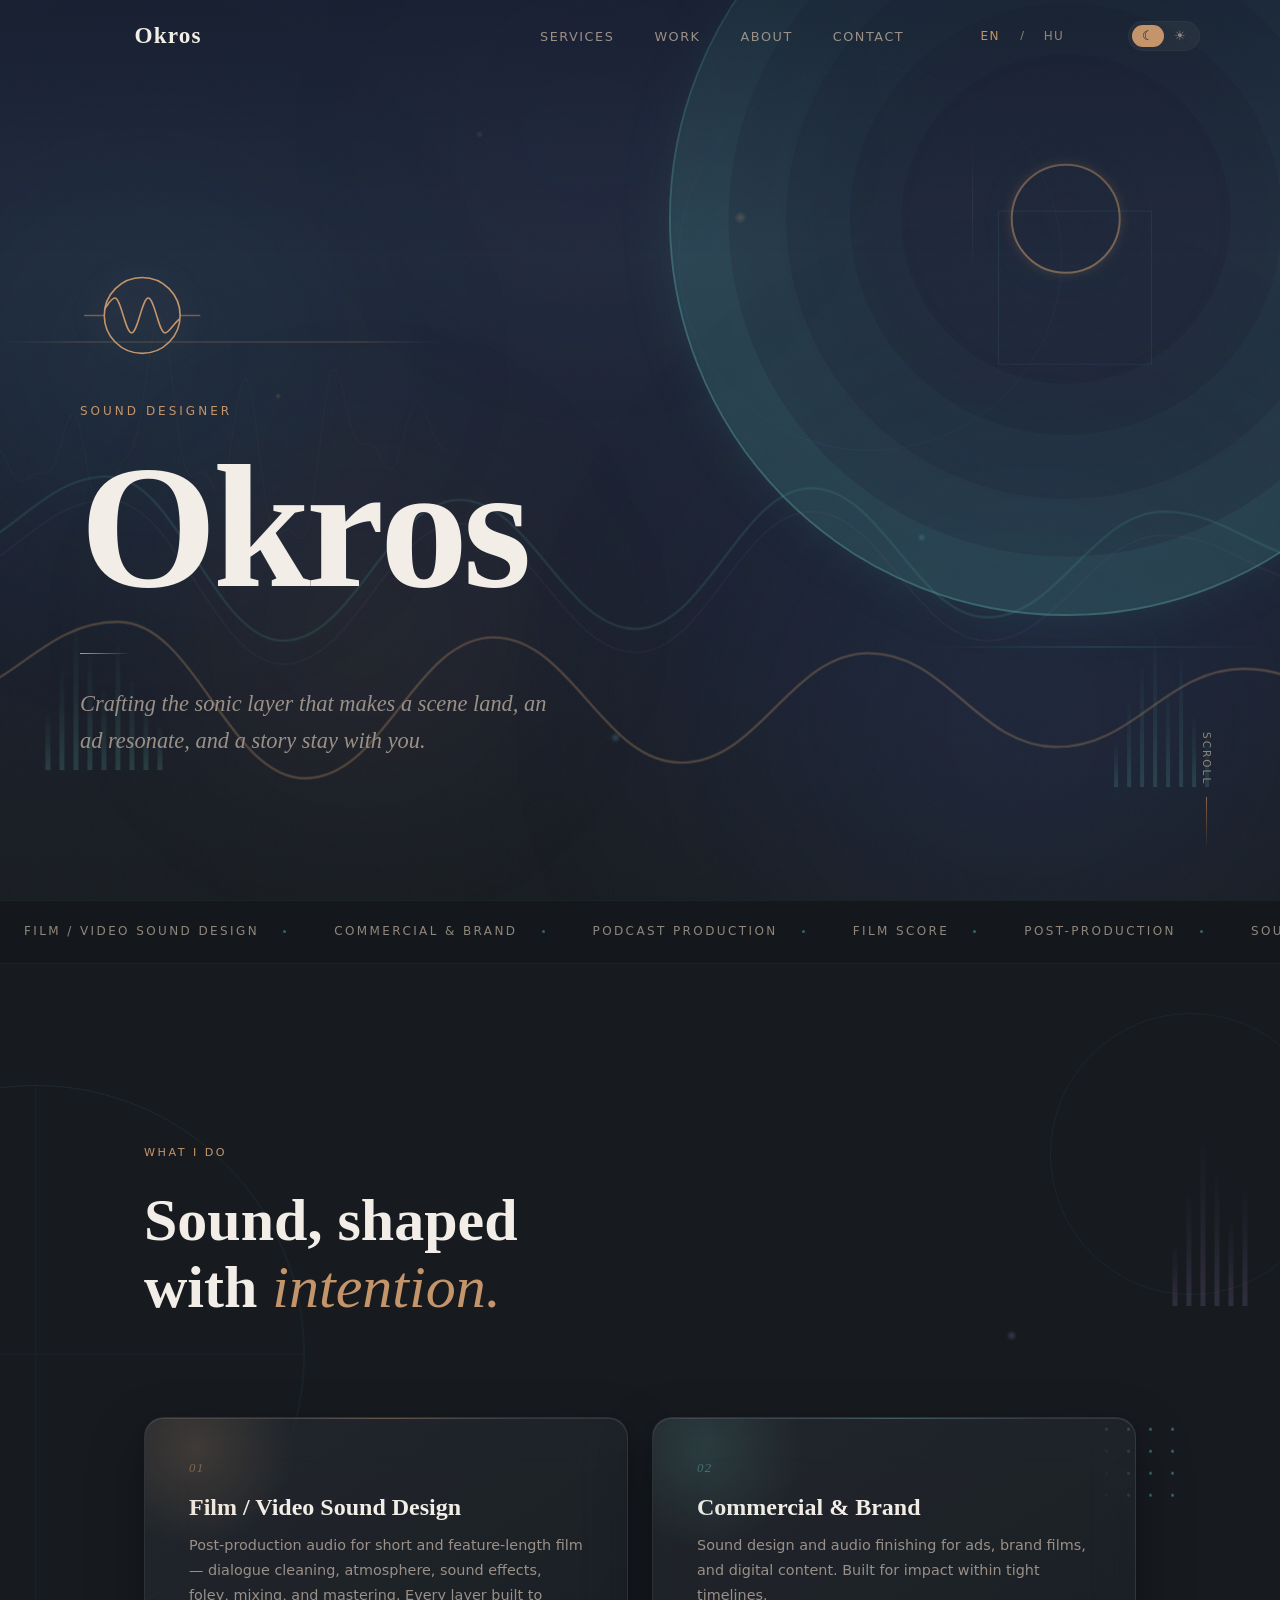
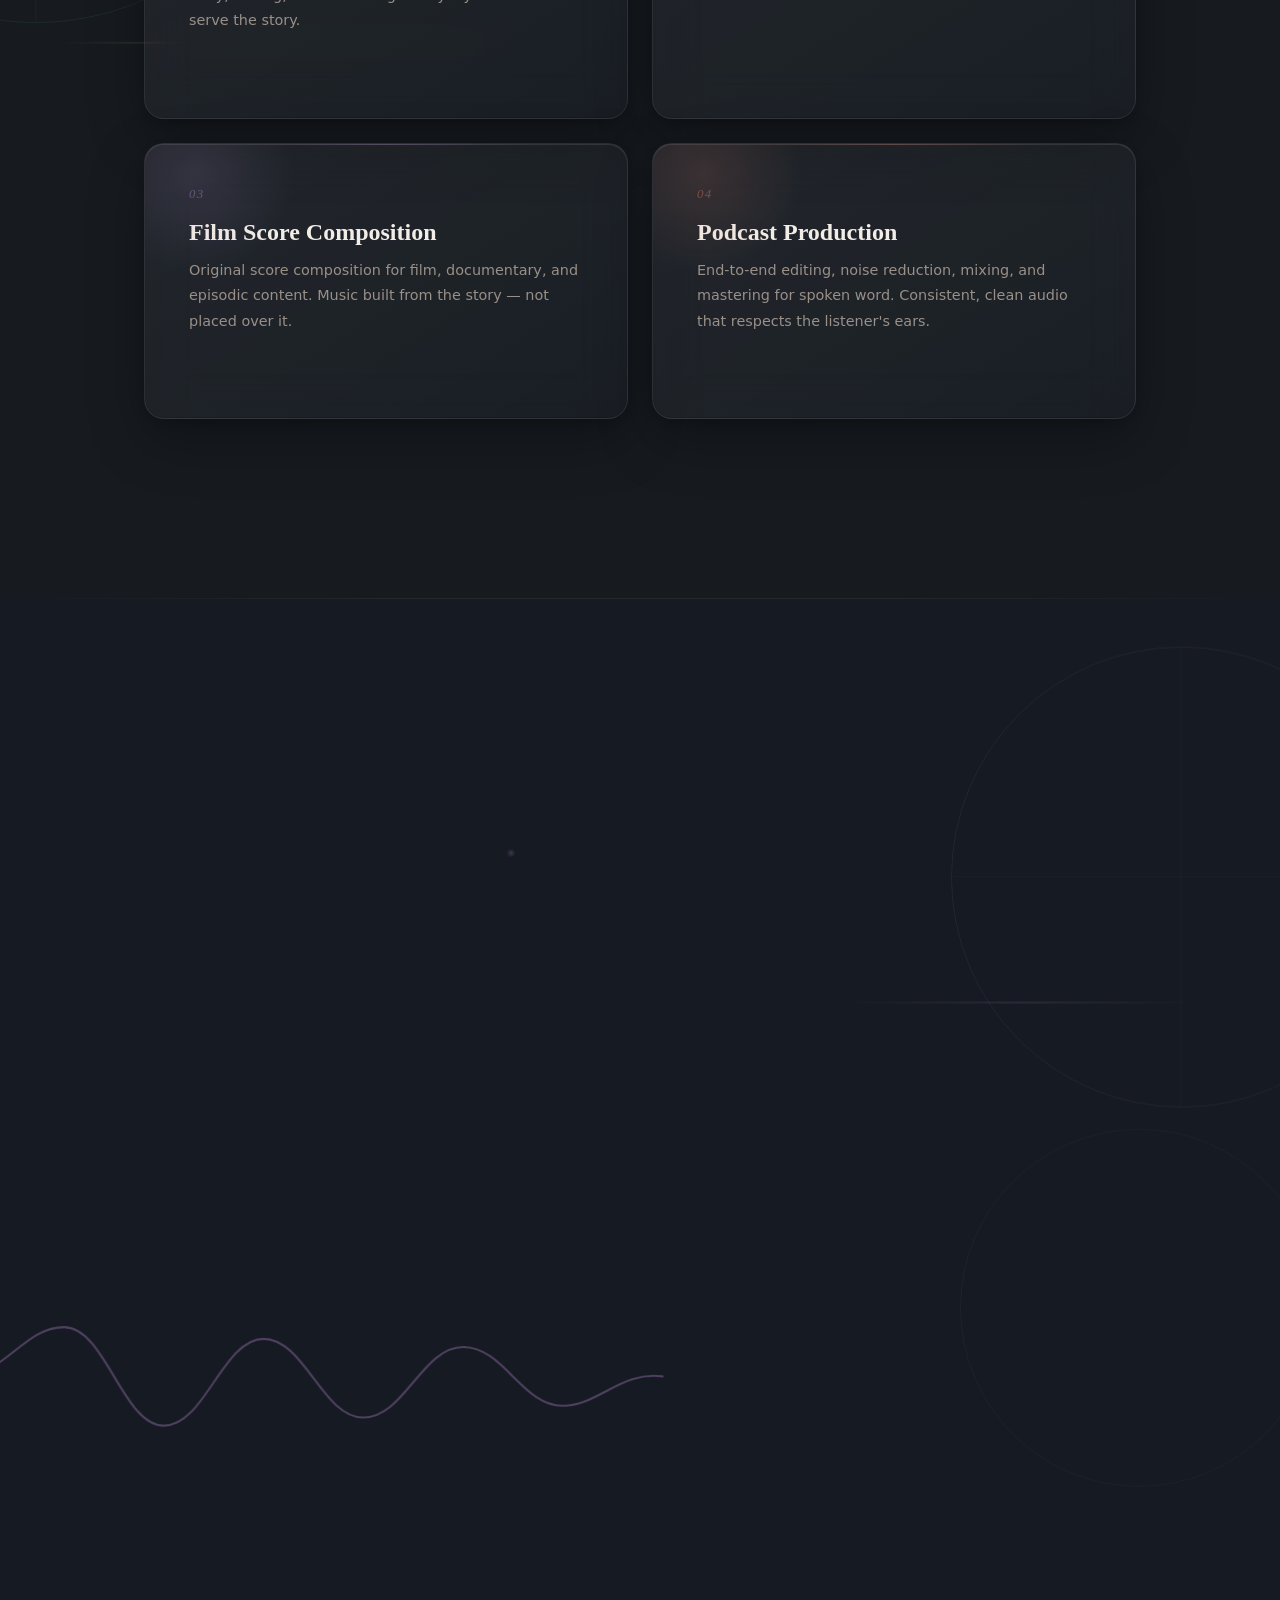
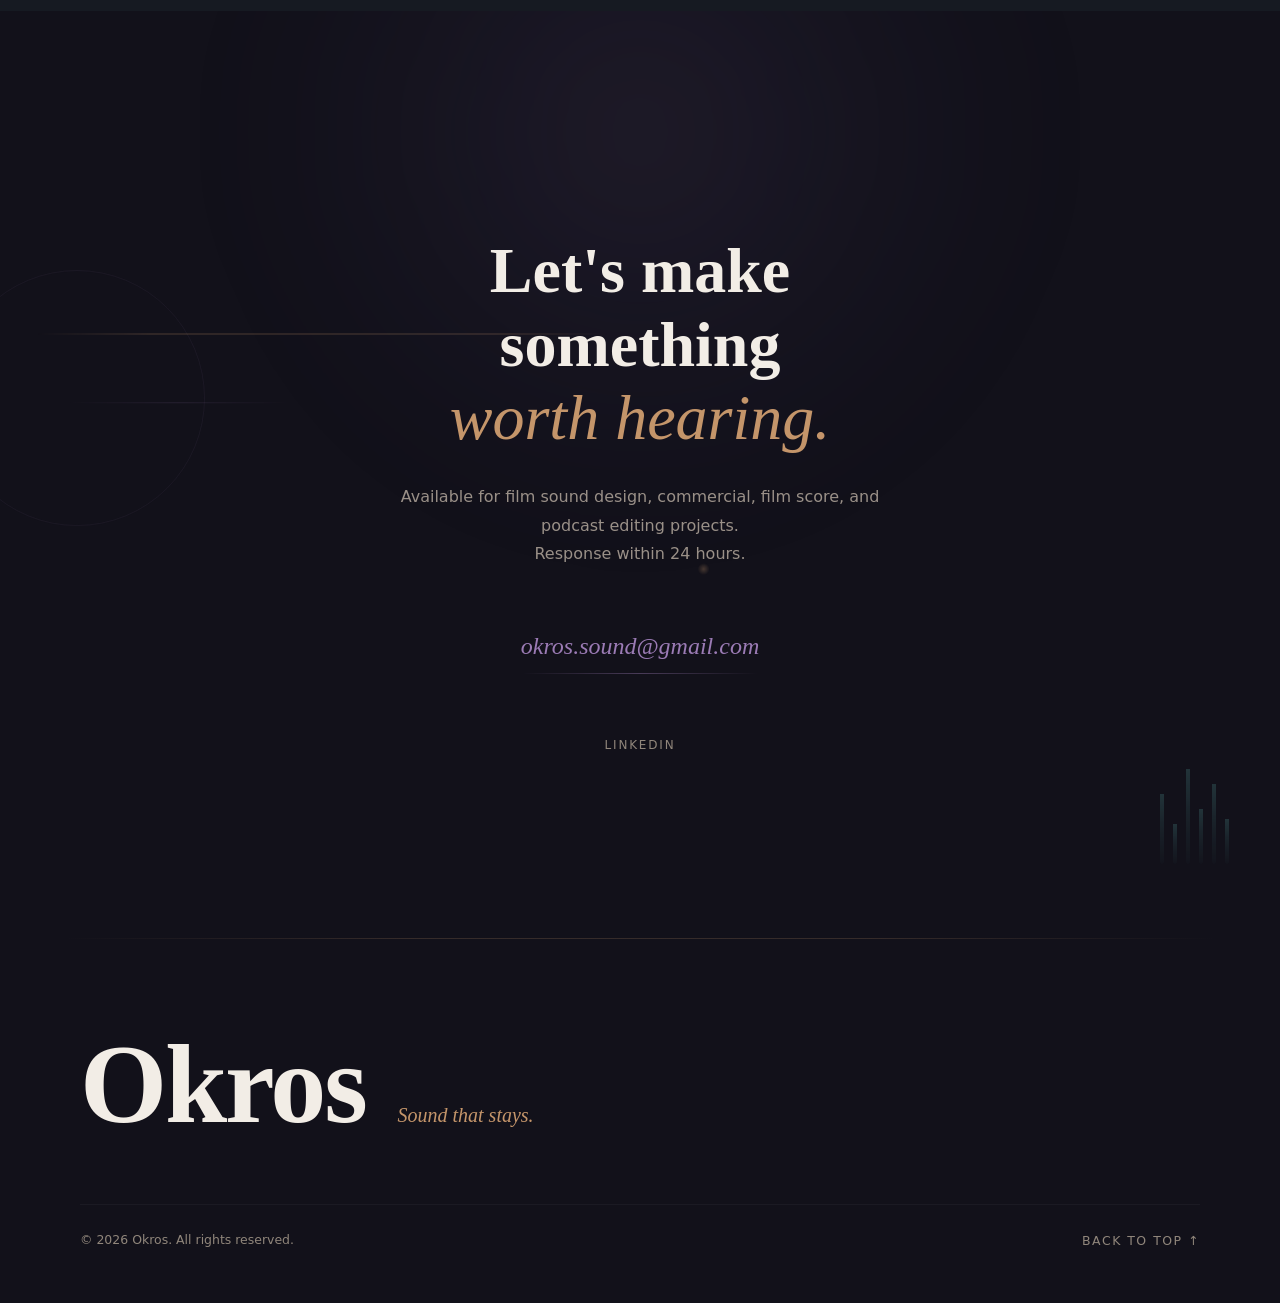
==== commit 3d5603b1: "fix(audit-r3): M-9 contrast, H-6 CSP hardening, M-22 nav/footer dedup - M-9: --text-dim dark mode ra" ====
--- a/index.html
+++ b/index.html
@@ -7,7 +7,7 @@
   <meta charset="UTF-8" />
   <meta name="viewport" content="width=device-width, initial-scale=1.0" />
   <!-- Content Security Policy -->
-  <meta http-equiv="Content-Security-Policy" content="default-src 'none'; script-src 'self' 'unsafe-inline'; style-src 'self' 'unsafe-inline' https://fonts.googleapis.com; font-src 'self' https://fonts.gstatic.com; img-src 'self' data:; connect-src 'self'; object-src 'none'; base-uri 'self'" />
+  <meta http-equiv="Content-Security-Policy" content="default-src 'none'; script-src 'self' 'sha256-HKxubbsUEF/IAE6ffsiBBcAMyjf1lOOuEOr+prO0dDY='; style-src 'self' 'unsafe-inline' https://fonts.googleapis.com; font-src 'self' https://fonts.gstatic.com; img-src 'self' data:; connect-src 'self'; object-src 'none'; base-uri 'self'" />
   <meta name="referrer" content="strict-origin-when-cross-origin">
   <title>Okros — Film Sound Designer | Budapest</title>
   <meta name="description" content="Okros is a sound designer working in film post-production, commercial audio, podcast production, and film score composition." />
@@ -64,6 +64,7 @@
   <link rel="stylesheet" href="/css/services.css?v=2" />
   <link rel="stylesheet" href="/css/about-contact.css?v=2" />
   <link rel="stylesheet" href="/css/geo.css?v=2" />
+  <script src="/js/shell.js" defer></script>
 </head>
 <body>
 
@@ -91,49 +92,7 @@
   <!-- ─────────────────────────────────────────
        NAVIGATION
   ───────────────────────────────────────── -->
-  <nav class="nav" id="nav" aria-label="Main navigation">
-    <div class="nav__inner">
-      <a href="/" class="nav__logo" aria-label="Okros — Sound Designer">
-        <svg class="nav__logomark" viewBox="38 134 204 116" fill="none" xmlns="http://www.w3.org/2000/svg" aria-hidden="true">
-          <defs>
-            <clipPath id="okros-clip-nav">
-              <circle cx="120" cy="190" r="50"/>
-            </clipPath>
-          </defs>
-          <circle cx="120" cy="190" r="50" stroke="currentColor" stroke-width="1.8" vector-effect="non-scaling-stroke"/>
-          <path d="M58,190 C70,190 76,167 84,167 C92,167 98,213 106,213 C114,213 120,167 128,167 C136,167 142,213 150,213 C158,213 164,190 182,190"
-                stroke="currentColor" stroke-width="1.8" stroke-linecap="round" fill="none"
-                clip-path="url(#okros-clip-nav)" vector-effect="non-scaling-stroke"/>
-          <line x1="70" y1="190" x2="44" y2="190" stroke="currentColor" stroke-width="1.4" opacity="0.45" stroke-linecap="round" vector-effect="non-scaling-stroke"/>
-          <line x1="170" y1="190" x2="196" y2="190" stroke="currentColor" stroke-width="1.4" opacity="0.45" stroke-linecap="round" vector-effect="non-scaling-stroke"/>
-        </svg>
-        <span class="nav__wordmark" data-i18n="nav.logo">Okros</span>
-      </a>
-
-      <button class="nav__hamburger" id="hamburger" aria-label="Open menu" aria-expanded="false" aria-controls="nav-links">
-        <span></span><span></span><span></span>
-      </button>
-
-      <ul class="nav__links" id="nav-links" role="list">
-        <li><a href="#services" data-i18n="nav.services">Services</a></li>
-        <li><a href="/work" data-i18n="nav.work">Work</a></li>
-        <li><a href="#about" data-i18n="nav.about">About</a></li>
-        <li><a href="#contact" data-i18n="nav.contact">Contact</a></li>
-        <li class="lang-toggle" role="group" aria-label="Language selector">
-          <button class="lang-btn active" id="lang-en" data-lang="en" aria-pressed="true">EN</button>
-          <span class="lang-sep" aria-hidden="true">/</span>
-          <button class="lang-btn" id="lang-hu" data-lang="hu" aria-pressed="false">HU</button>
-        </li>
-        <li>
-          <div class="theme-toggle" role="group" aria-label="Color scheme">
-            <span class="theme-toggle__thumb" aria-hidden="true"></span>
-            <button class="theme-toggle__opt" data-value="dark" aria-pressed="true" aria-label="Dark mode">☾</button>
-            <button class="theme-toggle__opt" data-value="light" aria-pressed="false" aria-label="Light mode">☀&#xFE0E;</button>
-          </div>
-        </li>
-      </ul>
-    </div>
-  </nav>
+  <okros-nav page="home"></okros-nav>
 
   <main id="main-content">
 
@@ -536,25 +495,7 @@
   <!-- ─────────────────────────────────────────
        FOOTER
   ───────────────────────────────────────── -->
-  <footer class="footer">
-    <div class="footer__inner">
-
-      <div class="footer__brand">
-        <a href="/" class="footer__wordmark" aria-label="Okros — back to top">Okros</a>
-        <span class="footer__tagline" data-i18n="footer.tagline">Sound that stays.</span>
-      </div>
-
-      <div class="footer__bottom">
-        <p class="footer__copy">
-          &copy; <span id="year"></span> Okros. <span data-i18n="footer.rights">All rights reserved.</span>
-        </p>
-        <button type="button" class="footer__back" data-i18n="footer.back" data-action="back-to-top">
-          Back to top ↑
-        </button>
-      </div>
-
-    </div>
-  </footer>
+  <okros-footer page="home"></okros-footer>
 
   <!-- ─────────────────────────────────────────
        JAVASCRIPT
--- a/css/tokens.css
+++ b/css/tokens.css
@@ -36,9 +36,9 @@
   /* Text */
   --text:        #F2EDE6;
   --text-muted:  #9A9088;
-  --text-dim:    #6B6258;
+  --text-dim:    #90867B;   /* raised from #6B6258 (2.72:1) → 4.55:1 WCAG AA */
   --text-bright: #F2EDE6;  /* alias — album flip card */
-  --muted:       #6B6258;  /* alias — album flip card */
+  --muted:       #90867B;  /* alias — album flip card */
 
   /* Fonts */
   --font-heading: 'Playfair Display', Georgia, serif;
--- a/css/base.css
+++ b/css/base.css
@@ -2,6 +2,13 @@
    BASE — reset, global elements, section scaffolding
    Depends on: tokens.css
    ═══════════════════════════════════════════════════════ */
+
+/* ── Shell custom elements (okros-nav / okros-footer) ───── */
+/* Reserve nav height and hide before JS upgrades the element */
+okros-nav:not(:defined) { display: block; visibility: hidden; height: var(--nav-h, 72px); }
+okros-footer:not(:defined) { display: block; visibility: hidden; }
+/* Once upgraded, make wrapper transparent to layout */
+okros-nav, okros-footer { display: contents; }
 
 /* ── Reset ─────────────────────────────────────────────── */
 *, *::before, *::after { box-sizing: border-box; margin: 0; padding: 0; }
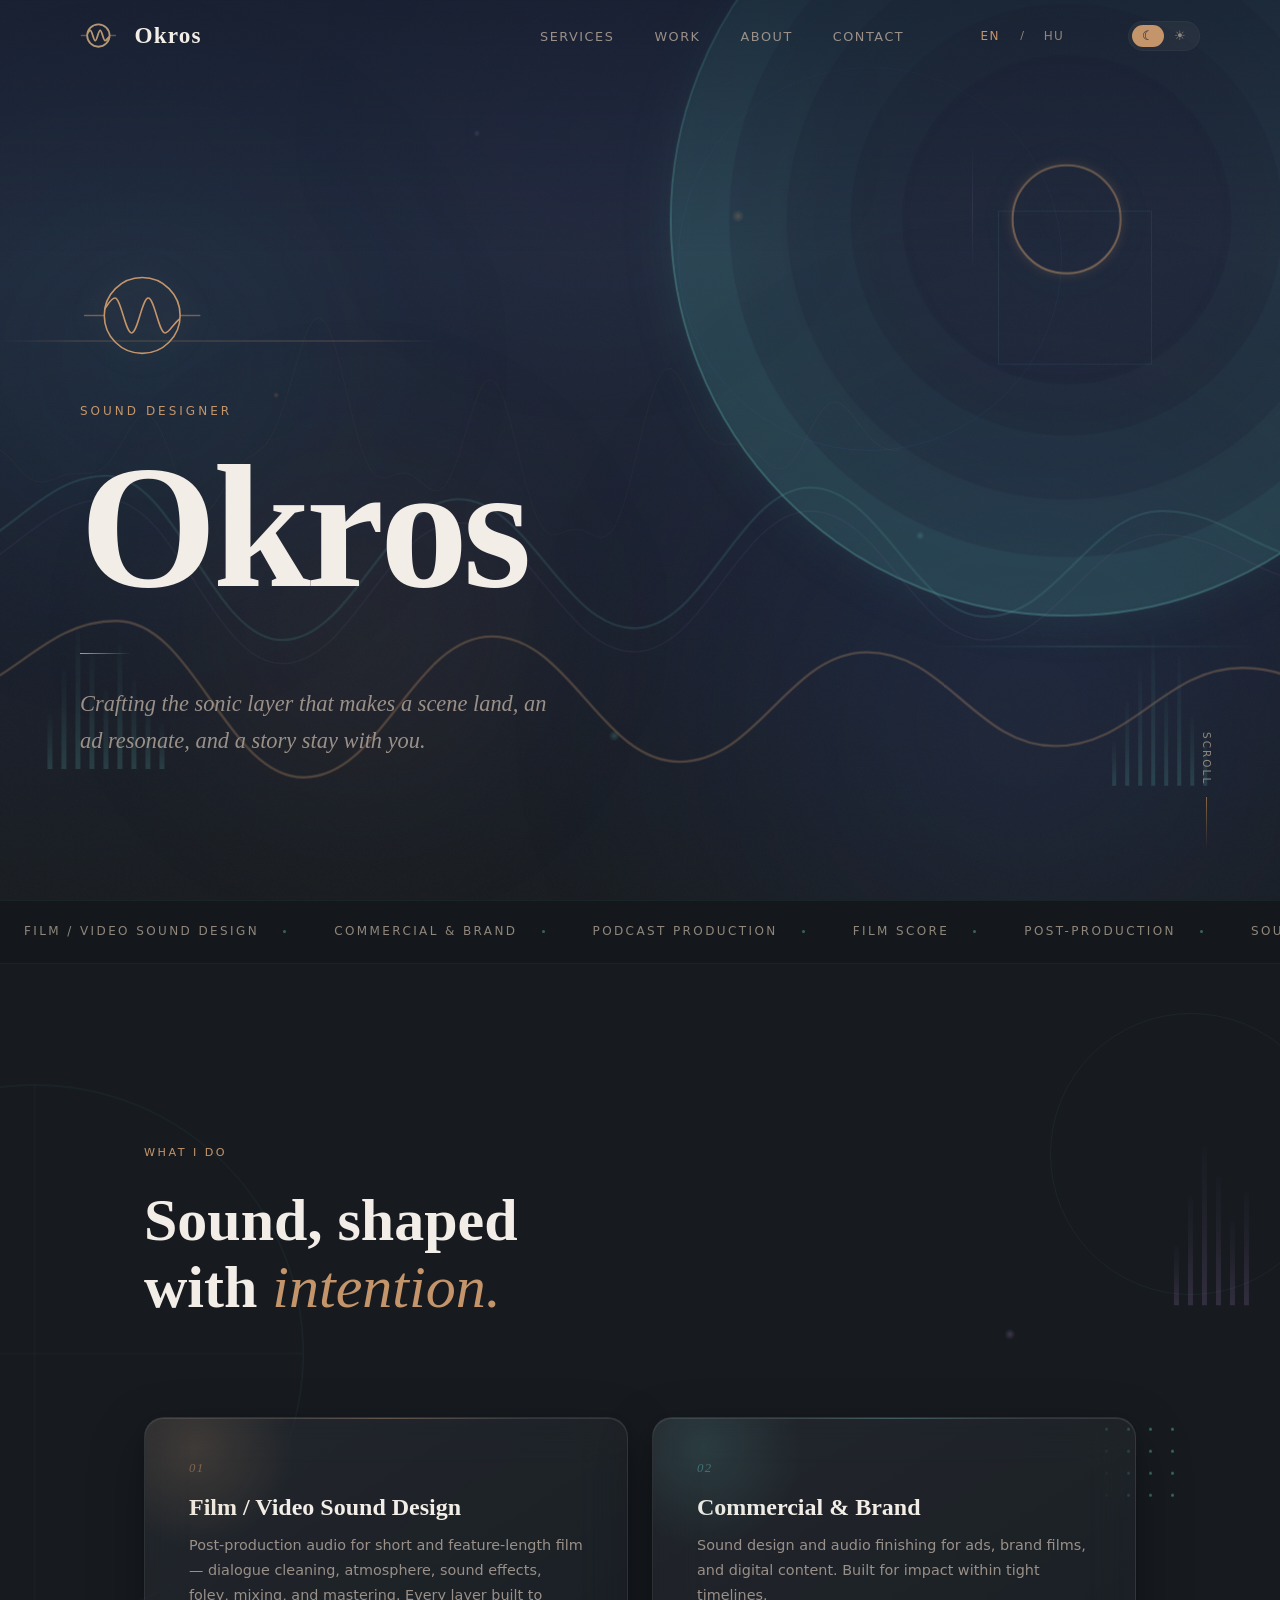
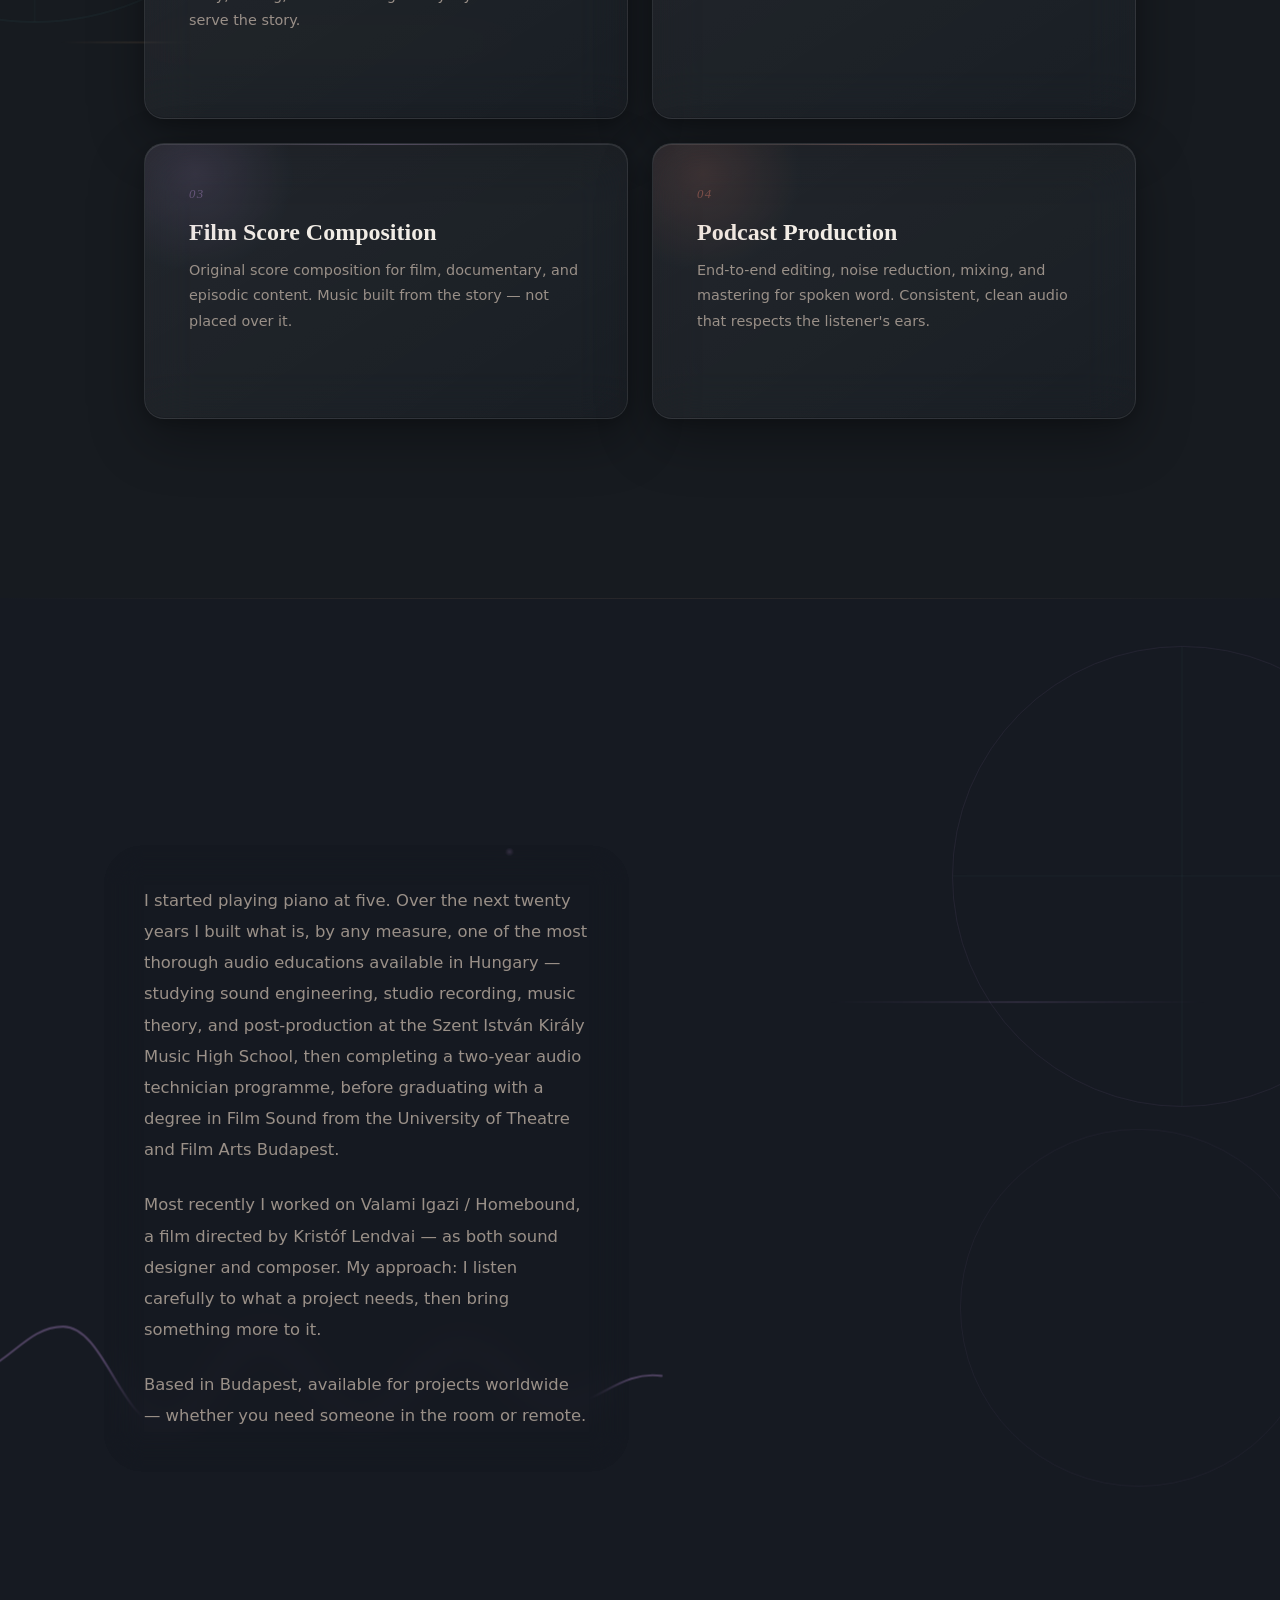
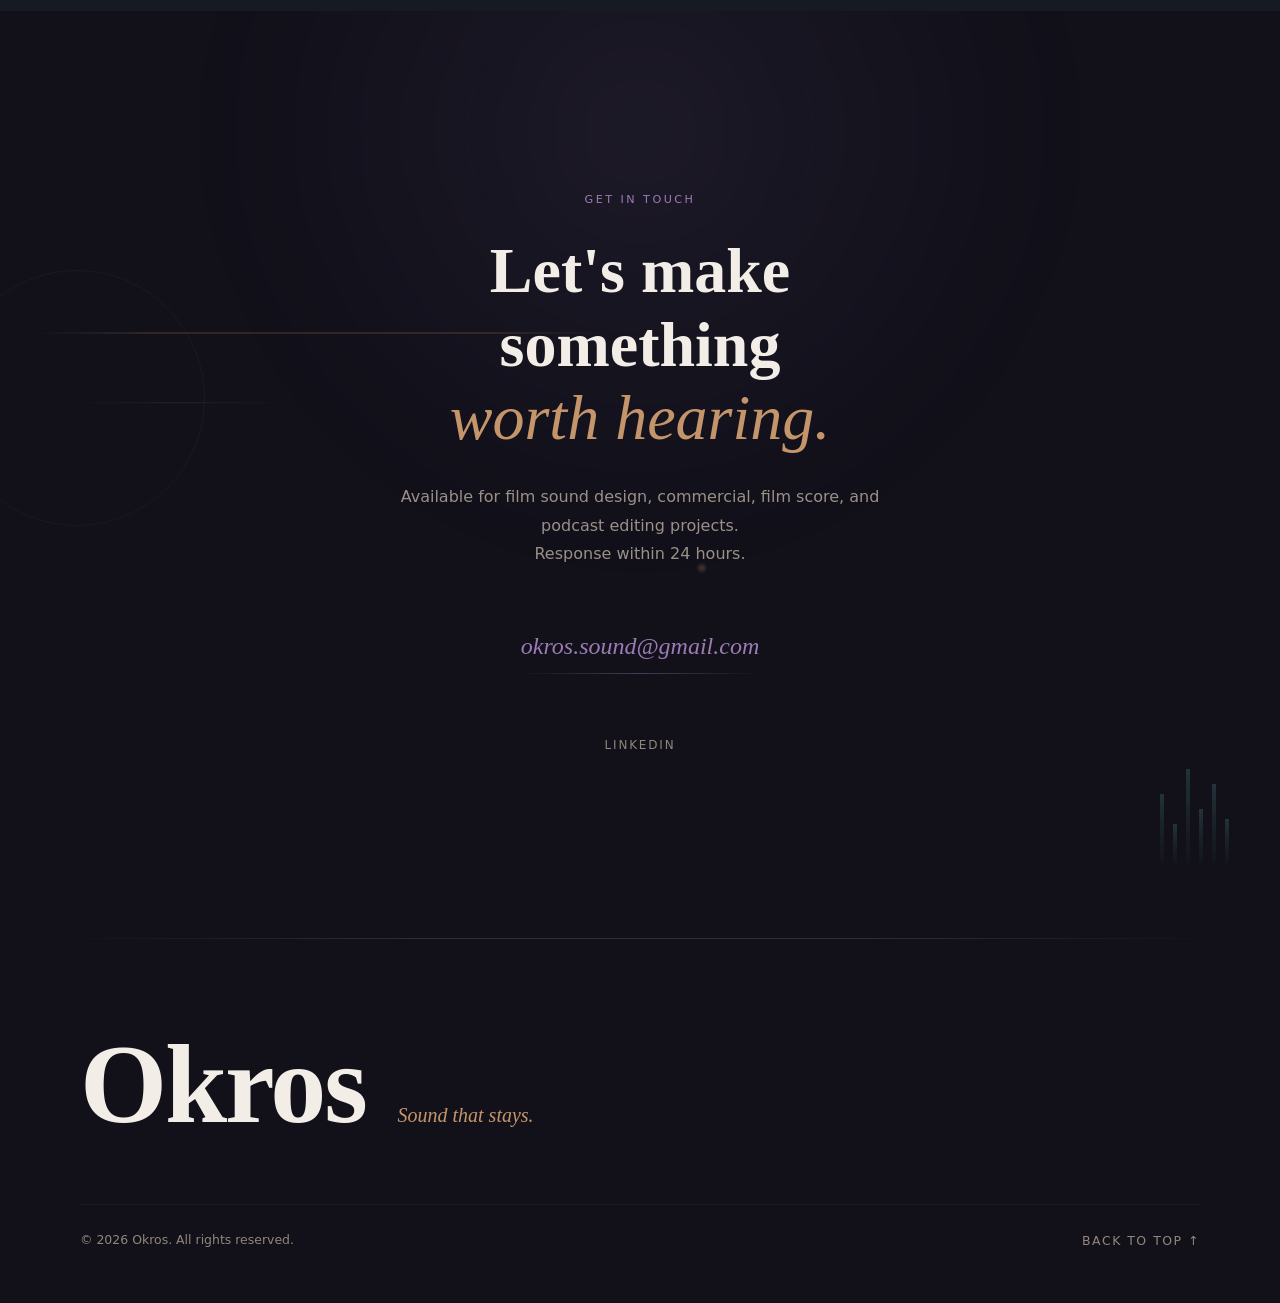
==== commit c96e18f8: "fix: security, a11y, RAF, i18n, CSS reduced-motion audit fixes (v3) - index.html: rel='noopener nore" ====
--- a/index.html
+++ b/index.html
@@ -57,13 +57,13 @@
   <noscript><link rel="stylesheet" href="https://fonts.googleapis.com/css2?family=Source+Sans+3:wght@300;400;600&display=swap" /></noscript>
 
   <!-- External CSS — load order matters: tokens first, then components -->
-  <link rel="stylesheet" href="/css/tokens.css?v=2" />
-  <link rel="stylesheet" href="/css/base.css?v=2" />
-  <link rel="stylesheet" href="/css/nav.css?v=2" />
-  <link rel="stylesheet" href="/css/hero.css?v=2" />
-  <link rel="stylesheet" href="/css/services.css?v=2" />
-  <link rel="stylesheet" href="/css/about-contact.css?v=2" />
-  <link rel="stylesheet" href="/css/geo.css?v=2" />
+  <link rel="stylesheet" href="/css/tokens.css?v=3" />
+  <link rel="stylesheet" href="/css/base.css?v=3" />
+  <link rel="stylesheet" href="/css/nav.css?v=3" />
+  <link rel="stylesheet" href="/css/hero.css?v=3" />
+  <link rel="stylesheet" href="/css/services.css?v=3" />
+  <link rel="stylesheet" href="/css/about-contact.css?v=3" />
+  <link rel="stylesheet" href="/css/geo.css?v=3" />
   <script src="/js/shell.js" defer></script>
 </head>
 <body>
@@ -240,7 +240,7 @@
         <line x1="170" y1="190" x2="196" y2="190" stroke="currentColor" stroke-width="1.3" opacity="0.5" stroke-linecap="round" vector-effect="non-scaling-stroke"/>
       </svg>
       <p class="hero__label" data-i18n="hero.label">Sound Designer</p>
-      <h1 class="hero__name" id="hero-name" aria-label="Okros"></h1>
+      <h1 class="hero__name" id="hero-name" aria-label="Okros">Okros</h1>
       <div class="hero__divider" aria-hidden="true"></div>
       <p class="hero__statement" data-i18n="hero.statement">
         Crafting the sonic layer that makes a scene land, an ad resonate, and a story stay with you.
@@ -485,7 +485,7 @@
         okros.sound@gmail.com
       </a>
       <ul class="contact__social reveal reveal-delay-3" role="list">
-        <li><a href="https://www.linkedin.com/in/zsomborokros/" target="_blank" rel="noopener" data-i18n="contact.social.linkedin">LinkedIn</a></li>
+        <li><a href="https://www.linkedin.com/in/zsomborokros/" target="_blank" rel="noopener noreferrer" data-i18n="contact.social.linkedin">LinkedIn</a></li>
       </ul>
     </div>
   </section>
@@ -501,6 +501,6 @@
        JAVASCRIPT
   ───────────────────────────────────────── -->
 
-  <script type="module" src="/js/main.js?v=2"></script>
+  <script type="module" src="/js/main.js?v=3"></script>
 </body>
 </html>
--- a/css/base.css
+++ b/css/base.css
@@ -274,4 +274,11 @@
     animation-duration: 0.01ms !important;
     transition-duration: 0.01ms !important;
   }
-}
+  /* L-3: reveal elements start invisible — show them immediately for reduced-motion users */
+  .reveal {
+    opacity: 1 !important;
+    transform: none !important;
+  }
+  /* L-7: ticker scroll is a continuous animation — stop it entirely */
+  .ticker__track { animation: none; }
+}
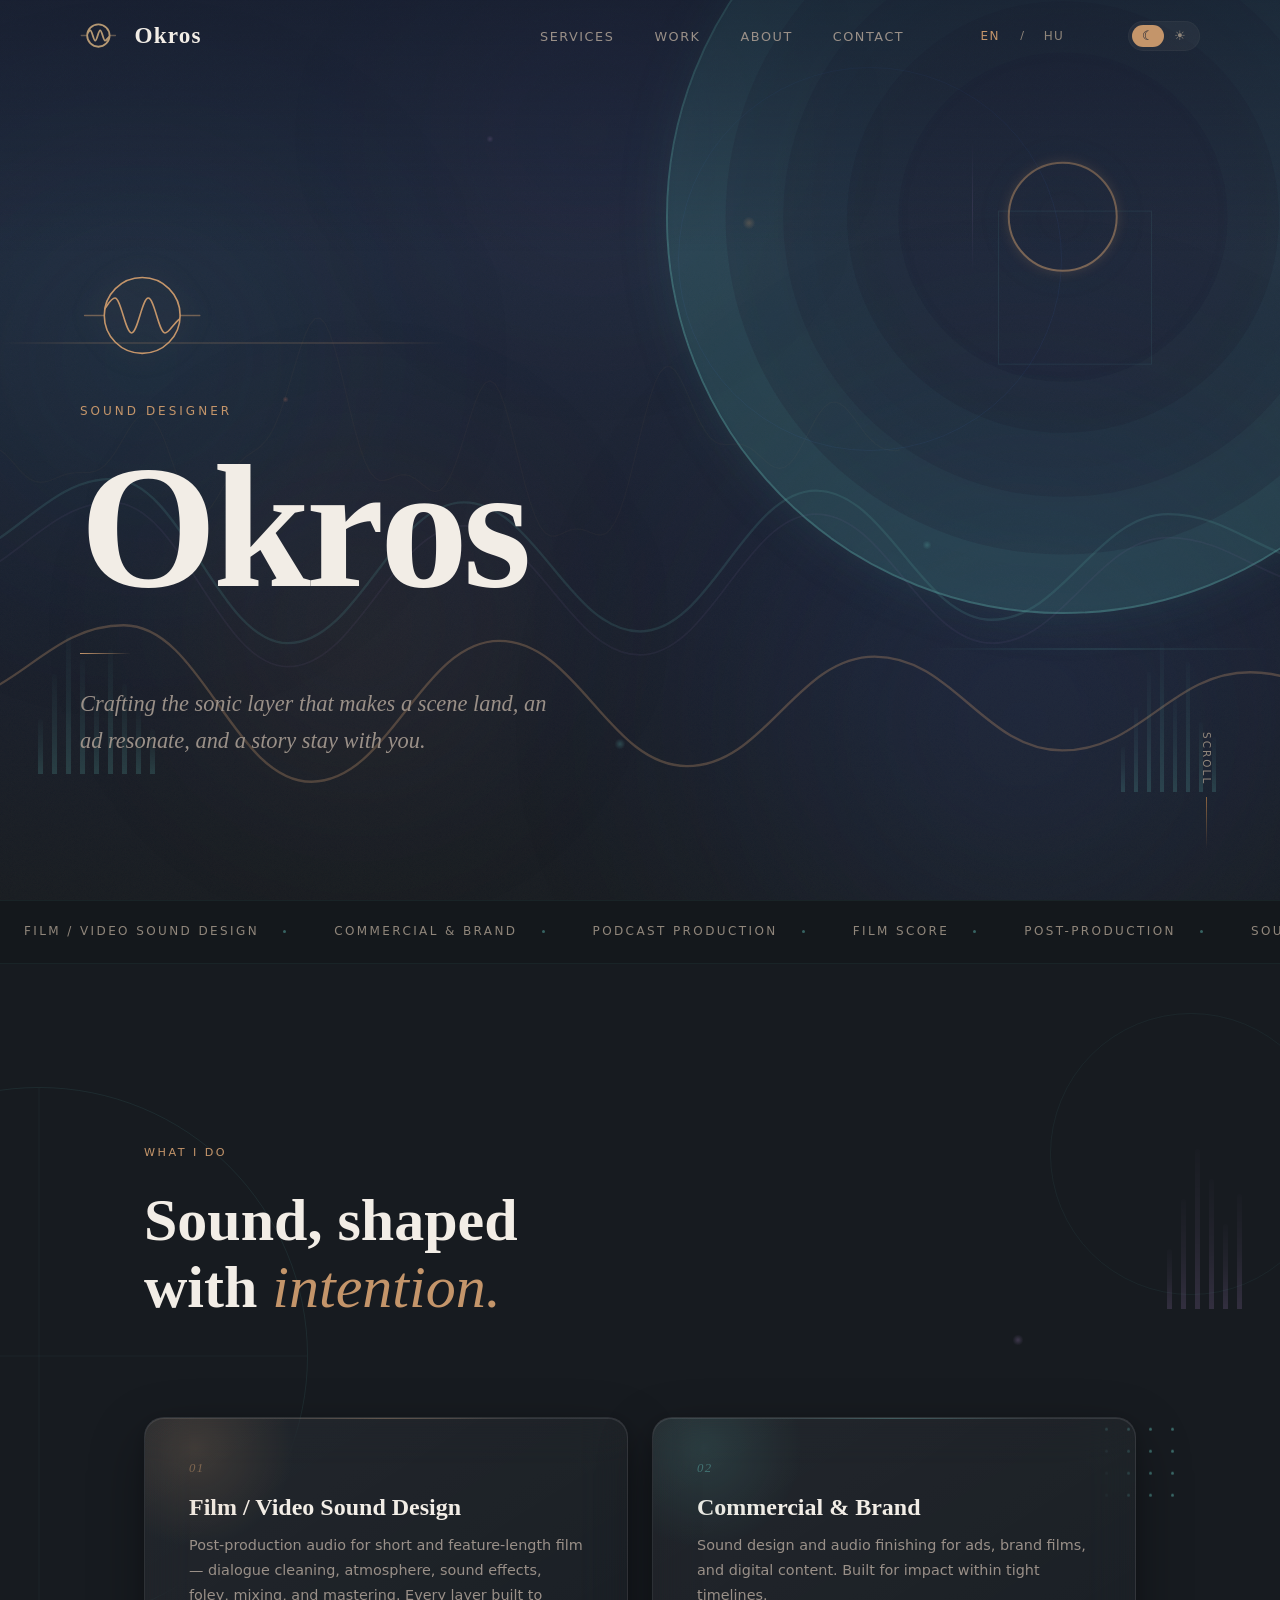
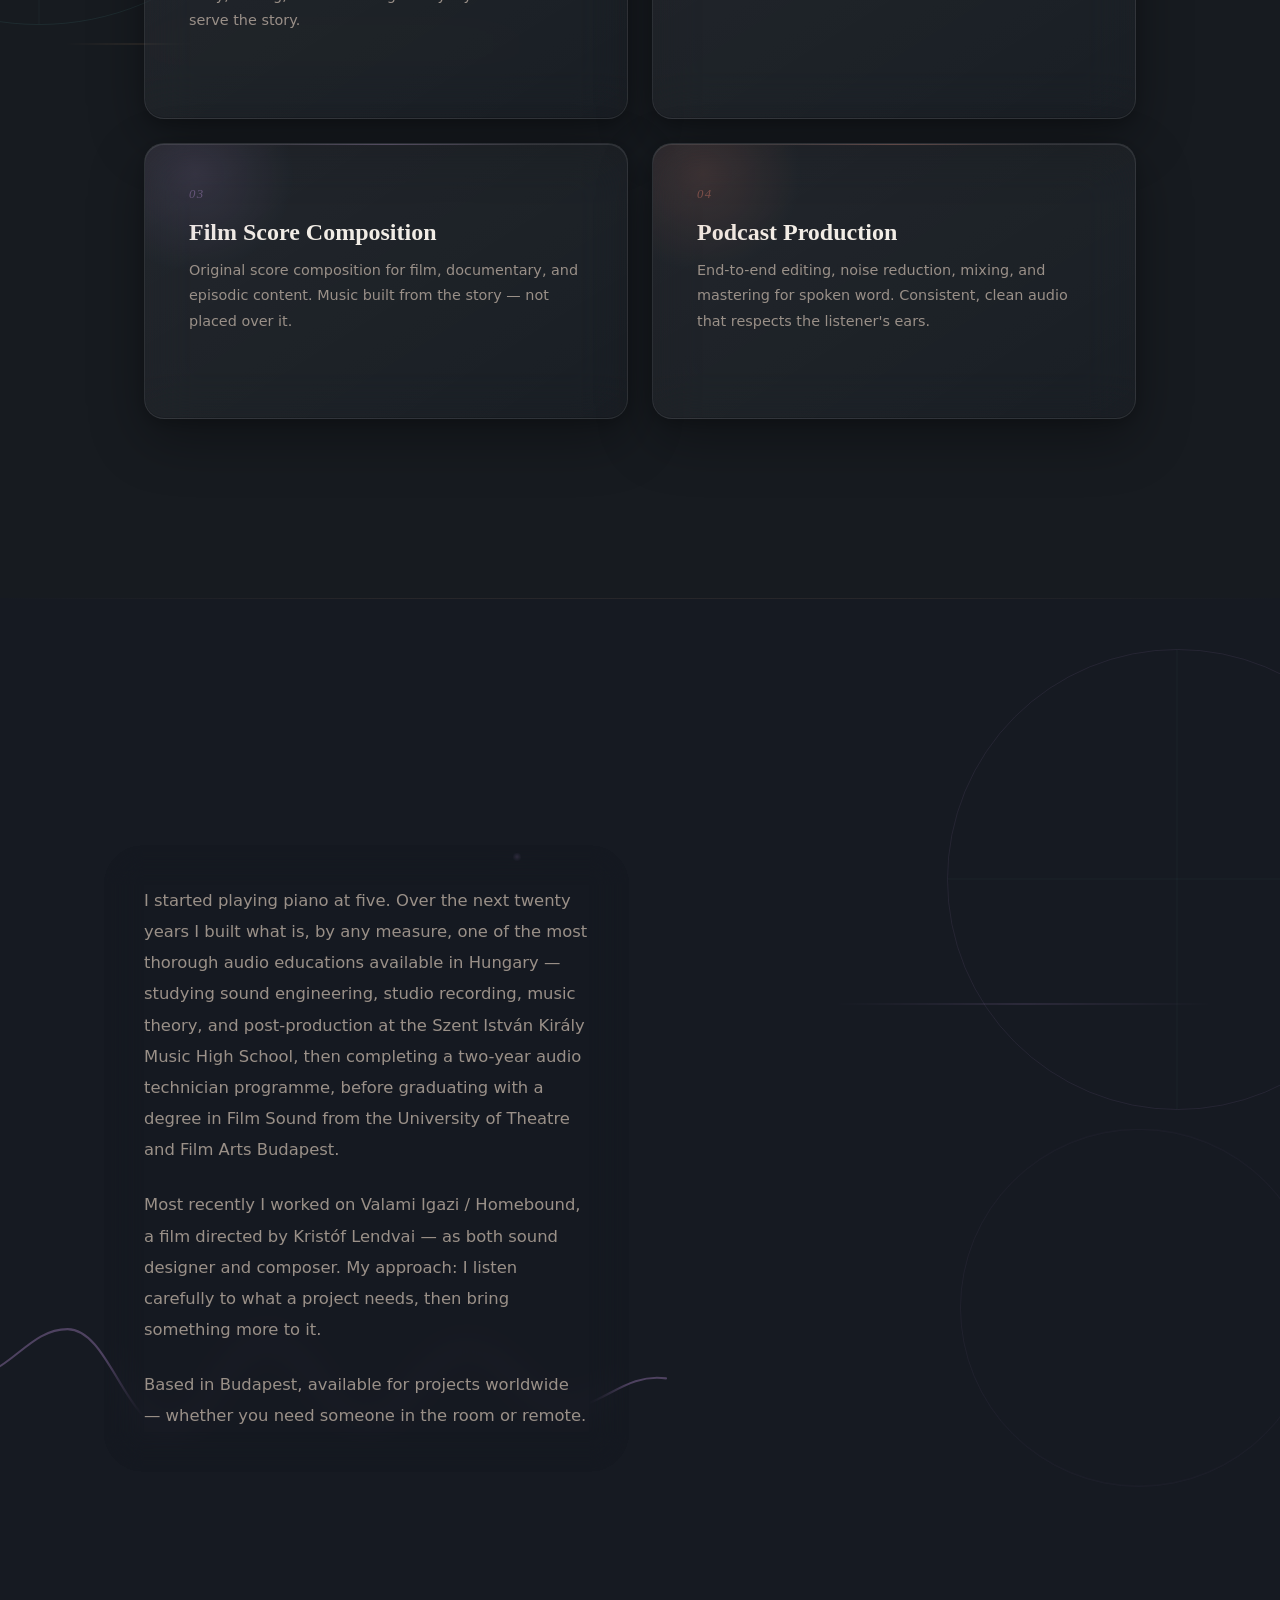
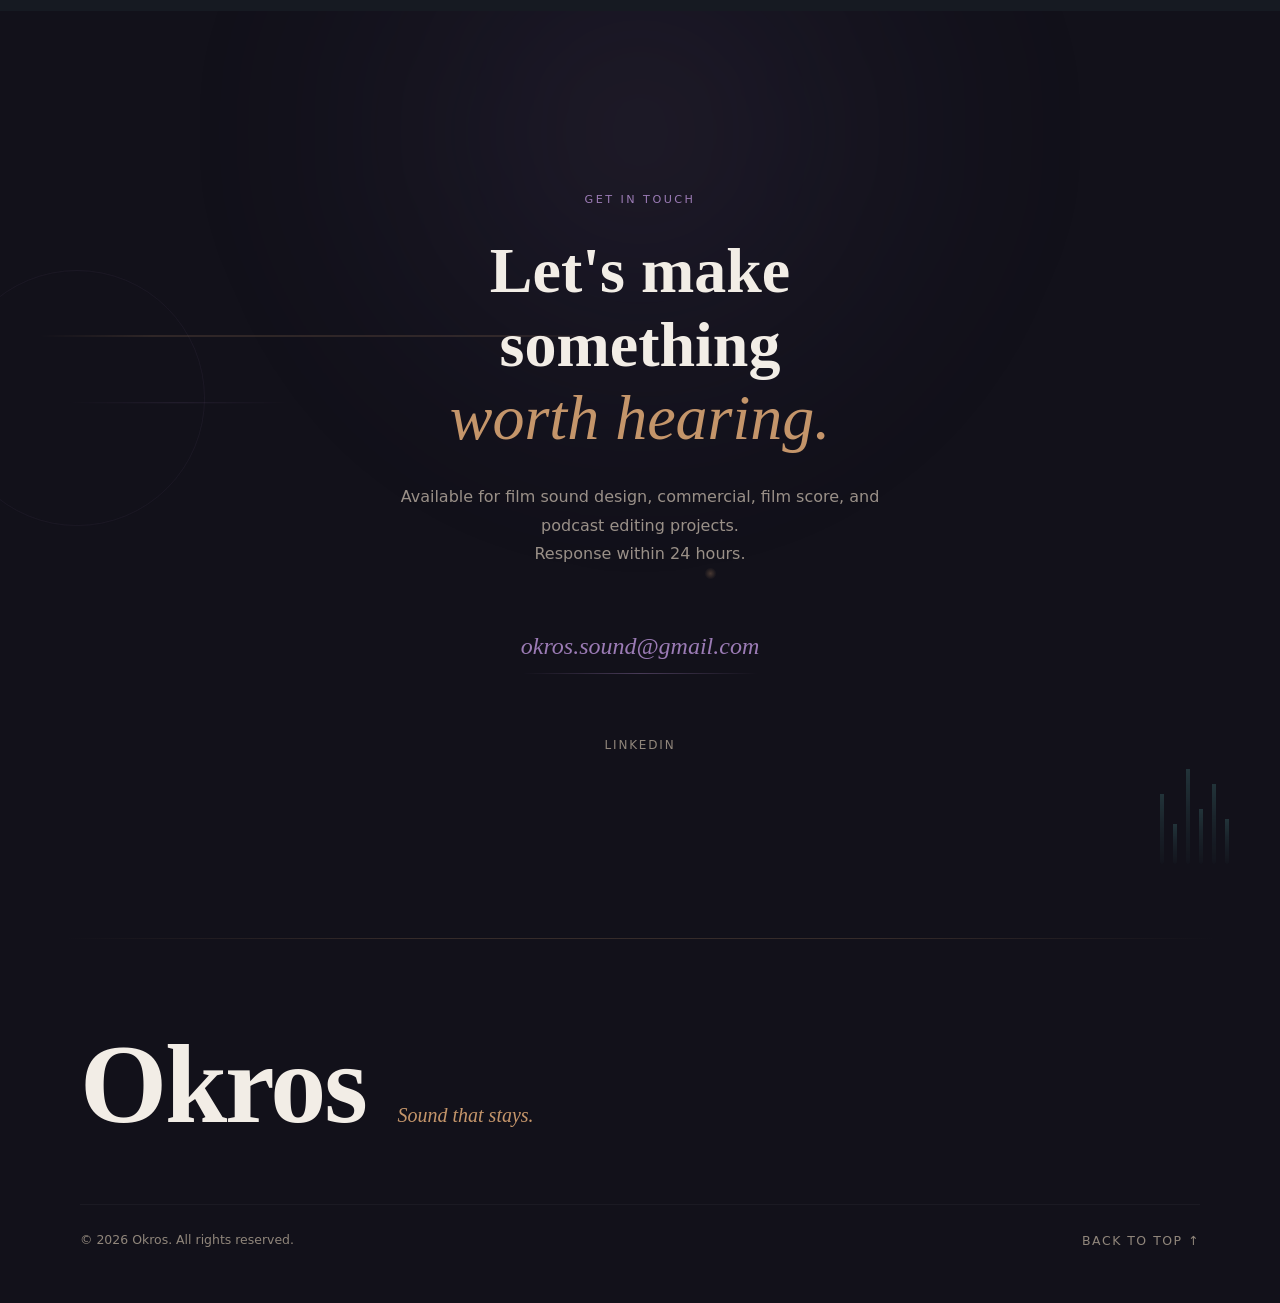
==== commit 7a9ff10d: "fix: 14 audit items — CSP placement, a11y, i18n, contrast, AbortController, v=4 H-7: AbortController" ====
--- a/index.html
+++ b/index.html
@@ -1,13 +1,13 @@
 <!DOCTYPE html>
 <html lang="en">
 <head>
+  <!-- Content Security Policy — must be first so it governs all subsequent scripts -->
+  <meta http-equiv="Content-Security-Policy" content="default-src 'none'; script-src 'self' 'sha256-WM54iygU+CFFAc2lH2D+lLNtxx+JPh0NRwxBK5T/TpI=' 'sha256-z7X3alVp6OmQV6Mvj0WEoDDXXvJwk8hfthid5LTnIYs='; style-src 'self' 'unsafe-inline' https://fonts.googleapis.com; font-src 'self' https://fonts.gstatic.com; img-src 'self' data:; connect-src 'self'; object-src 'none'; base-uri 'self'" />
   <script>if(location.pathname==='/index.html')history.replaceState(null,'','/');</script>
   <!-- Anti-FOUC: apply saved theme before first paint -->
   <script>(function(){var t=localStorage.getItem('okros-theme')||'dark';document.documentElement.dataset.theme=t;})();</script>
   <meta charset="UTF-8" />
   <meta name="viewport" content="width=device-width, initial-scale=1.0" />
-  <!-- Content Security Policy -->
-  <meta http-equiv="Content-Security-Policy" content="default-src 'none'; script-src 'self' 'sha256-HKxubbsUEF/IAE6ffsiBBcAMyjf1lOOuEOr+prO0dDY='; style-src 'self' 'unsafe-inline' https://fonts.googleapis.com; font-src 'self' https://fonts.gstatic.com; img-src 'self' data:; connect-src 'self'; object-src 'none'; base-uri 'self'" />
   <meta name="referrer" content="strict-origin-when-cross-origin">
   <title>Okros — Film Sound Designer | Budapest</title>
   <meta name="description" content="Okros is a sound designer working in film post-production, commercial audio, podcast production, and film score composition." />
@@ -57,13 +57,13 @@
   <noscript><link rel="stylesheet" href="https://fonts.googleapis.com/css2?family=Source+Sans+3:wght@300;400;600&display=swap" /></noscript>
 
   <!-- External CSS — load order matters: tokens first, then components -->
-  <link rel="stylesheet" href="/css/tokens.css?v=3" />
-  <link rel="stylesheet" href="/css/base.css?v=3" />
-  <link rel="stylesheet" href="/css/nav.css?v=3" />
-  <link rel="stylesheet" href="/css/hero.css?v=3" />
-  <link rel="stylesheet" href="/css/services.css?v=3" />
-  <link rel="stylesheet" href="/css/about-contact.css?v=3" />
-  <link rel="stylesheet" href="/css/geo.css?v=3" />
+  <link rel="stylesheet" href="/css/tokens.css?v=4" />
+  <link rel="stylesheet" href="/css/base.css?v=4" />
+  <link rel="stylesheet" href="/css/nav.css?v=4" />
+  <link rel="stylesheet" href="/css/hero.css?v=4" />
+  <link rel="stylesheet" href="/css/services.css?v=4" />
+  <link rel="stylesheet" href="/css/about-contact.css?v=4" />
+  <link rel="stylesheet" href="/css/geo.css?v=4" />
   <script src="/js/shell.js" defer></script>
 </head>
 <body>
@@ -247,10 +247,10 @@
       </p>
     </div>
 
-    <div class="hero__scroll" aria-hidden="true">
-      <span data-i18n="hero.scroll">Scroll</span>
-      <div class="hero__scroll-line"></div>
-    </div>
+    <a href="#services" class="hero__scroll" aria-label="Scroll to services">
+      <span data-i18n="hero.scroll" aria-hidden="true">Scroll</span>
+      <div class="hero__scroll-line" aria-hidden="true"></div>
+    </a>
   </section>
 
   <!-- ─────────────────────────────────────────
@@ -331,7 +331,7 @@
             <p class="service-card__desc" data-i18n="services.film.desc">
               Post-production sound editing and mixing for short and feature-length film. From silence to scene — every layer placed with precision.
             </p>
-            <a href="/work#film" class="service-card__link">See work <span aria-hidden="true">→</span></a>
+            <a href="/work#film" class="service-card__link"><span data-i18n="services.see_work">See work</span> <span aria-hidden="true">→</span></a>
           </div>
         </article>
 
@@ -342,7 +342,7 @@
             <p class="service-card__desc" data-i18n="services.commercial.desc">
               Sound design and audio finishing for ads, brand films, and digital content. Built for impact within tight timelines.
             </p>
-            <a href="/work#comm" class="service-card__link">See work <span aria-hidden="true">→</span></a>
+            <a href="/work#comm" class="service-card__link"><span data-i18n="services.see_work">See work</span> <span aria-hidden="true">→</span></a>
           </div>
         </article>
 
@@ -353,7 +353,7 @@
             <p class="service-card__desc" data-i18n="services.music.desc">
               Original score composition for film, documentary, and episodic content. Music built from the story — not placed over it.
             </p>
-            <a href="/work#music" class="service-card__link">See work <span aria-hidden="true">→</span></a>
+            <a href="/work#music" class="service-card__link"><span data-i18n="services.see_work">See work</span> <span aria-hidden="true">→</span></a>
           </div>
         </article>
 
@@ -364,7 +364,7 @@
             <p class="service-card__desc" data-i18n="services.podcast.desc">
               End-to-end editing, noise reduction, mixing, and mastering for spoken word. Consistent, clean audio that respects the listener's ears.
             </p>
-            <a href="/work#pod" class="service-card__link">See work <span aria-hidden="true">→</span></a>
+            <a href="/work#pod" class="service-card__link"><span data-i18n="services.see_work">See work</span> <span aria-hidden="true">→</span></a>
           </div>
         </article>
 
@@ -414,13 +414,13 @@
           </h2>
           <div class="about__text reveal reveal-delay-2">
             <p data-i18n="about.p1">
-              Okros is a Budapest-based sound designer working across film post-production, advertising, and film score composition. The work is built on a single conviction: that sound shapes emotional truth before the mind catches up.
+              I started playing piano at five. Over the next twenty years I built what is, by any measure, one of the most thorough audio educations available in Hungary — studying sound engineering, studio recording, music theory, and post-production at the Szent István Király Music High School, then completing a two-year audio technician programme, before graduating with a degree in Film Sound from the University of Theatre and Film Arts Budapest.
             </p>
             <p data-i18n="about.p2">
-              With a background in both technical audio engineering and music composition, Okros brings a dual sensitivity to every project — the precision of the editor and the ear of the composer.
+              Most recently I worked on Valami Igazi / Homebound, a film directed by Kristóf Lendvai — as both sound designer and composer. My approach: I listen carefully to what a project needs, then bring something more to it.
             </p>
             <p data-i18n="about.p3">
-              Available for projects worldwide, with experience in both independent and agency-facing workflows.
+              Based in Budapest, available for projects worldwide — whether you need someone in the room or remote.
             </p>
           </div>
         </div>
@@ -501,6 +501,6 @@
        JAVASCRIPT
   ───────────────────────────────────────── -->
 
-  <script type="module" src="/js/main.js?v=3"></script>
+  <script type="module" src="/js/main.js?v=4"></script>
 </body>
 </html>
--- a/css/tokens.css
+++ b/css/tokens.css
@@ -85,9 +85,9 @@
 
   --text:        #1A120A;   /* warm dark brown — was green-tinted #0A1A14 */
   --text-muted:  #4A3828;   /* warm mid brown — was Cyprus #1E4A46 */
-  --text-dim:    #7A6858;   /* warm light brown — was teal #3A6460 */
+  --text-dim:    #5A4030;   /* M-22: raised to WCAG AA (5.83:1 on ticker #DDD9CC) */
   --text-bright: #120C06;   /* warm near-black */
-  --muted:       #7A6858;   /* alias */
+  --muted:       #5A4030;   /* alias */
 
   /* ── Nature palette expansion ── */
   --clay:        #C67B5C;   /* terracotta clay */
--- a/css/services.css
+++ b/css/services.css
@@ -254,3 +254,9 @@
     left: 4%; right: 4%;
   }
 }
+
+/* H-13: keyboard focus — make link visible for keyboard users */
+.service-card__link:focus-visible {
+  opacity: 1;
+  transform: translateY(0);
+}
